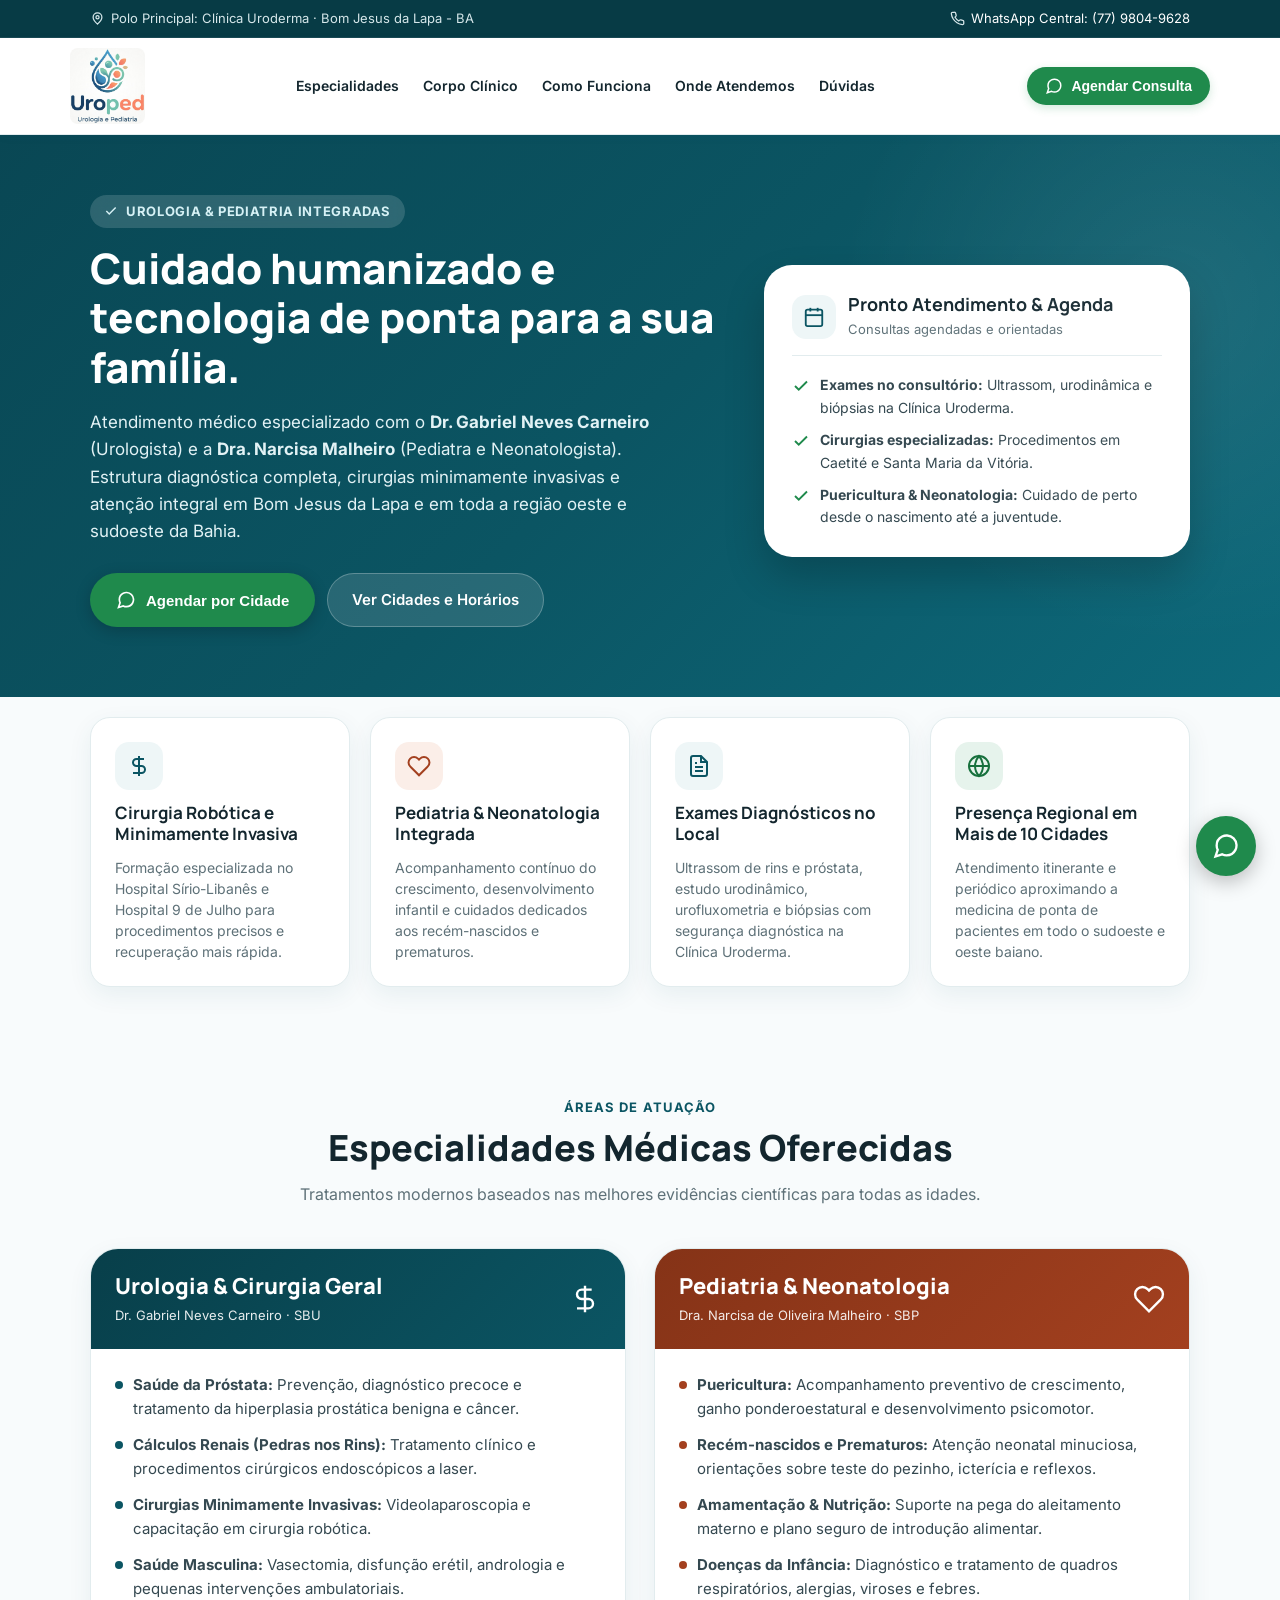
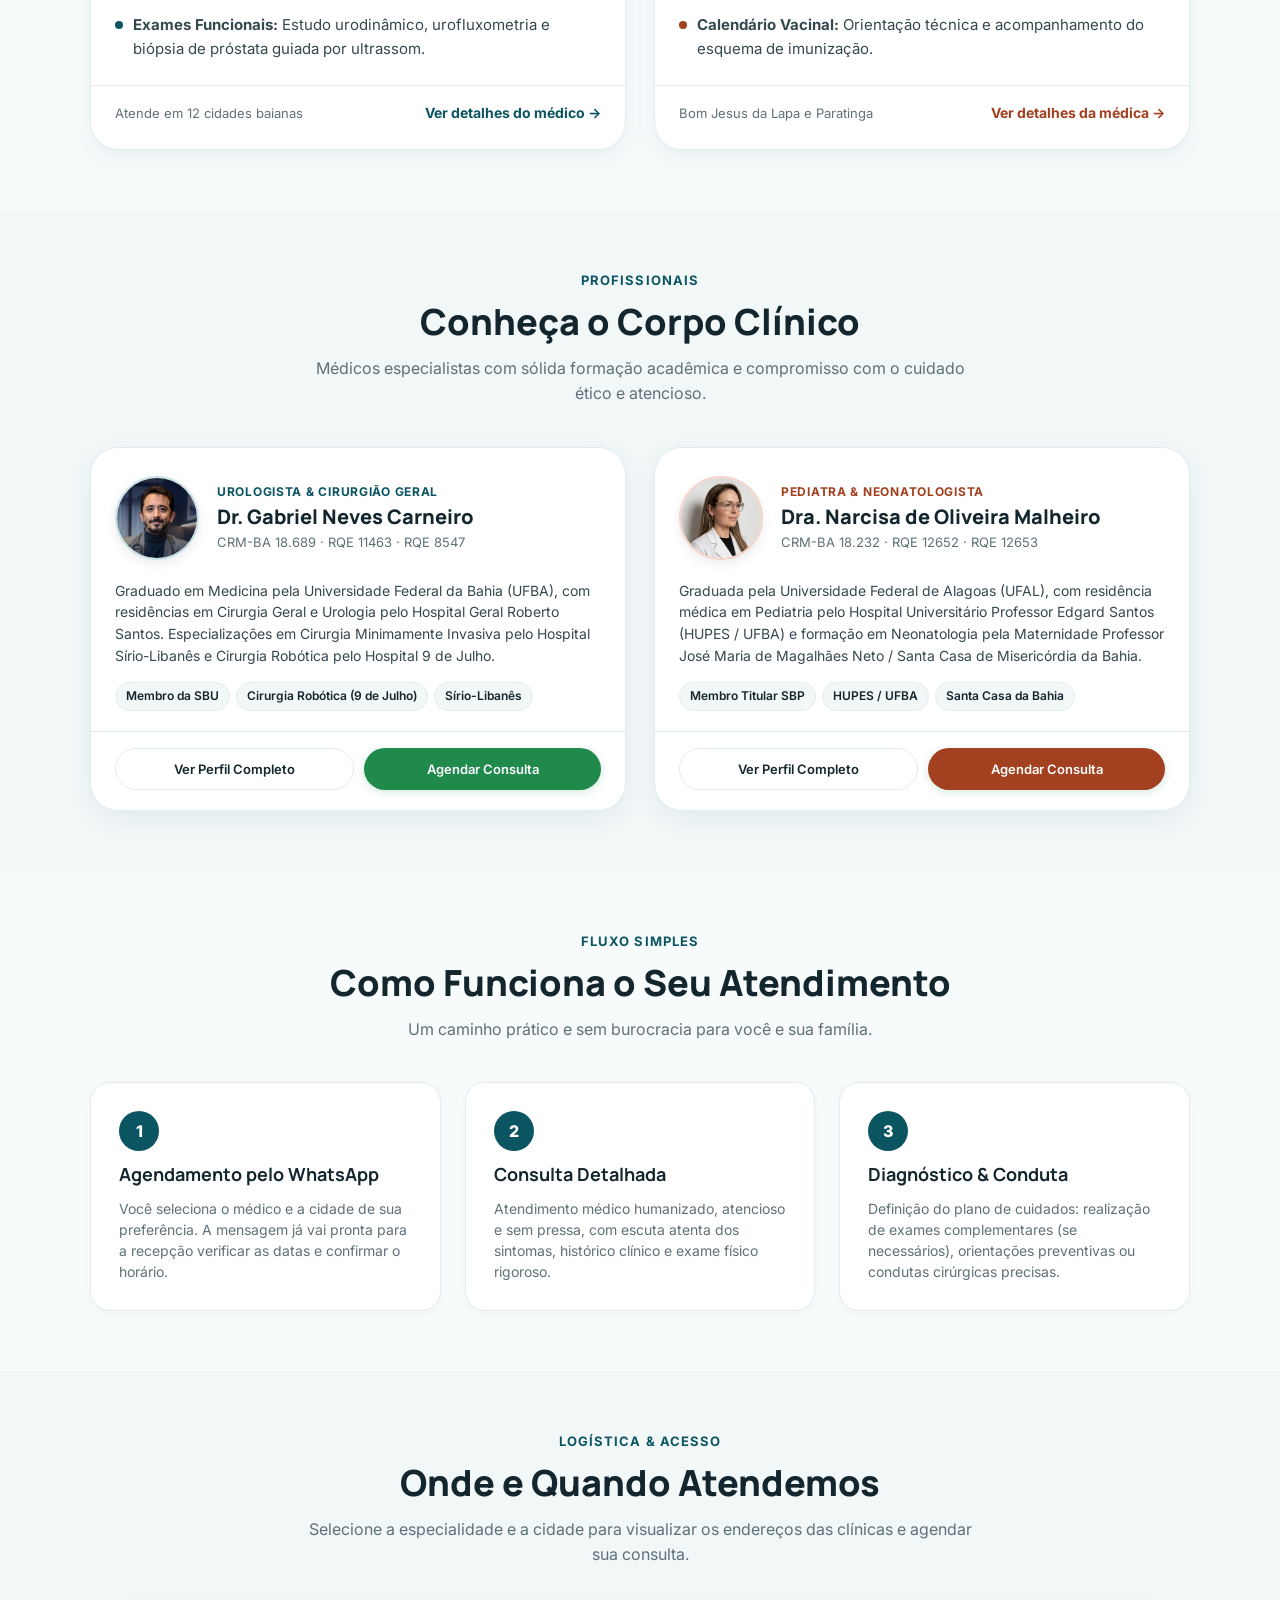
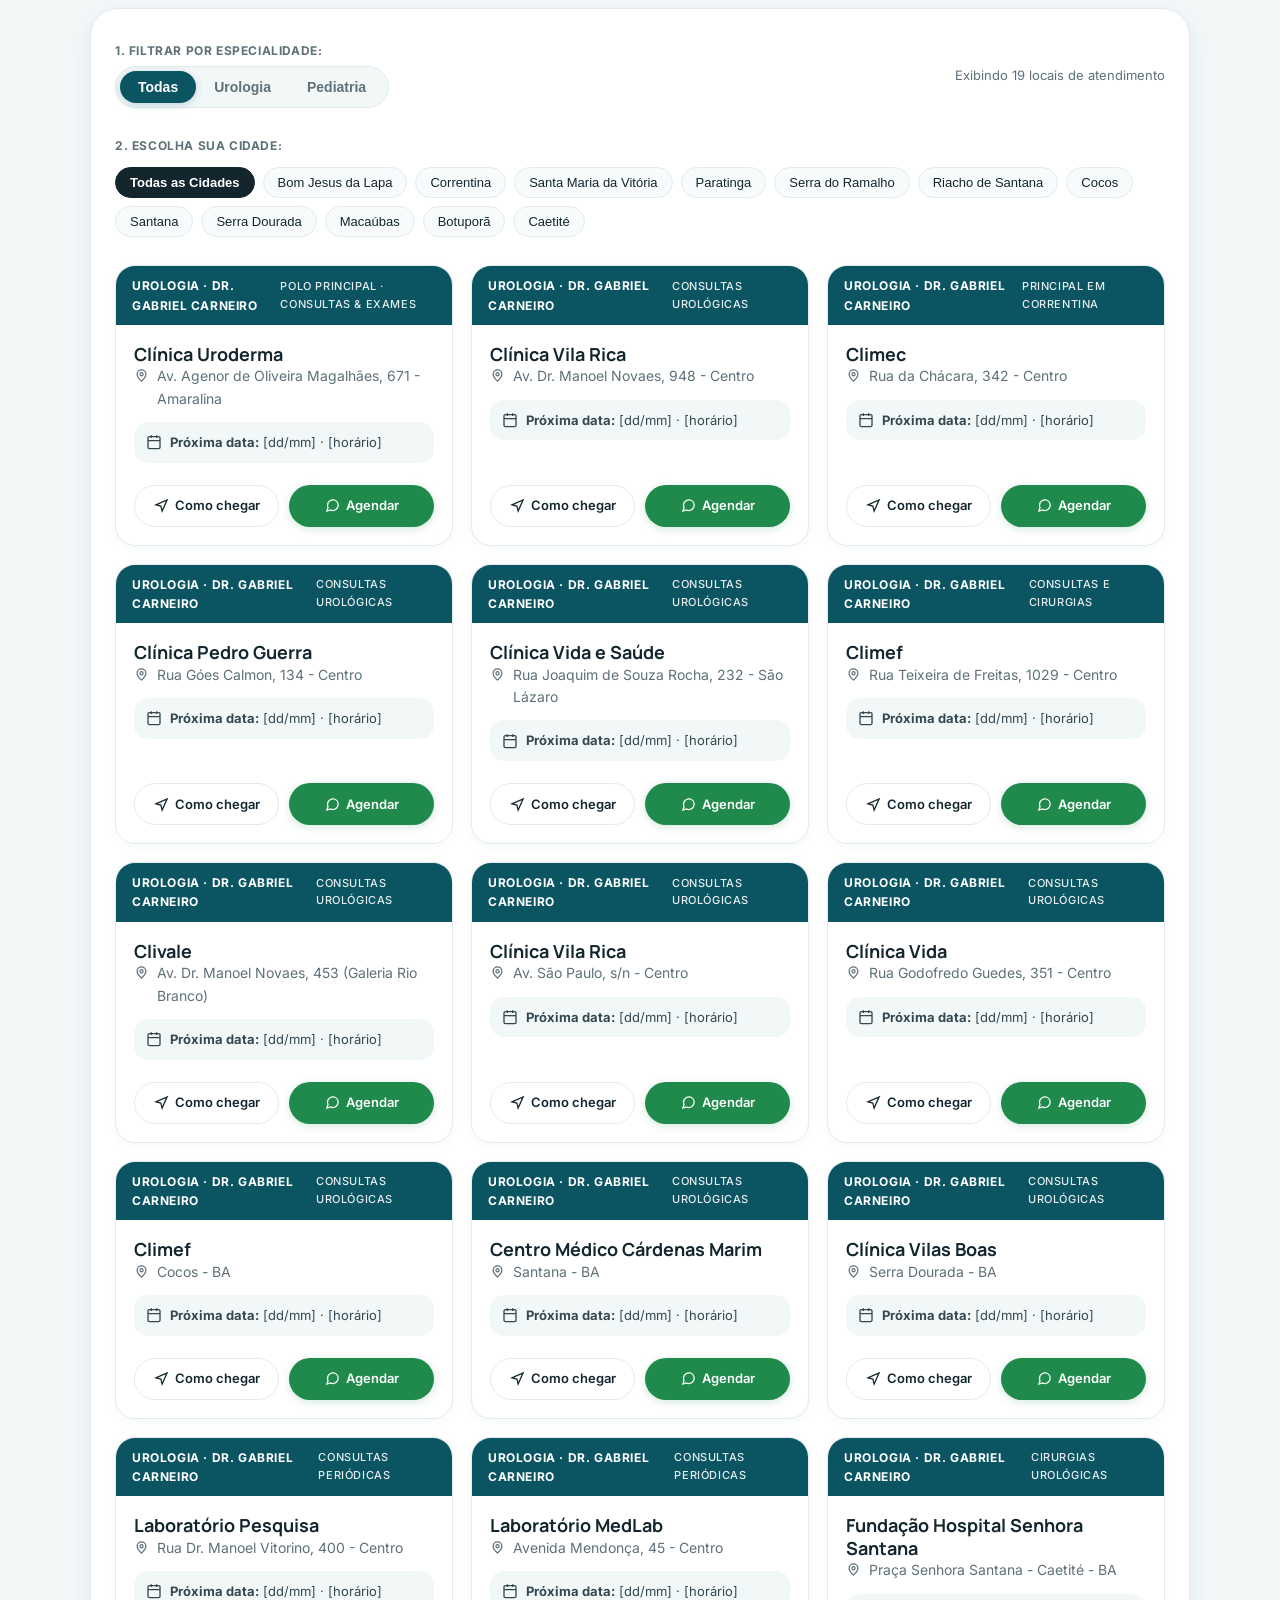
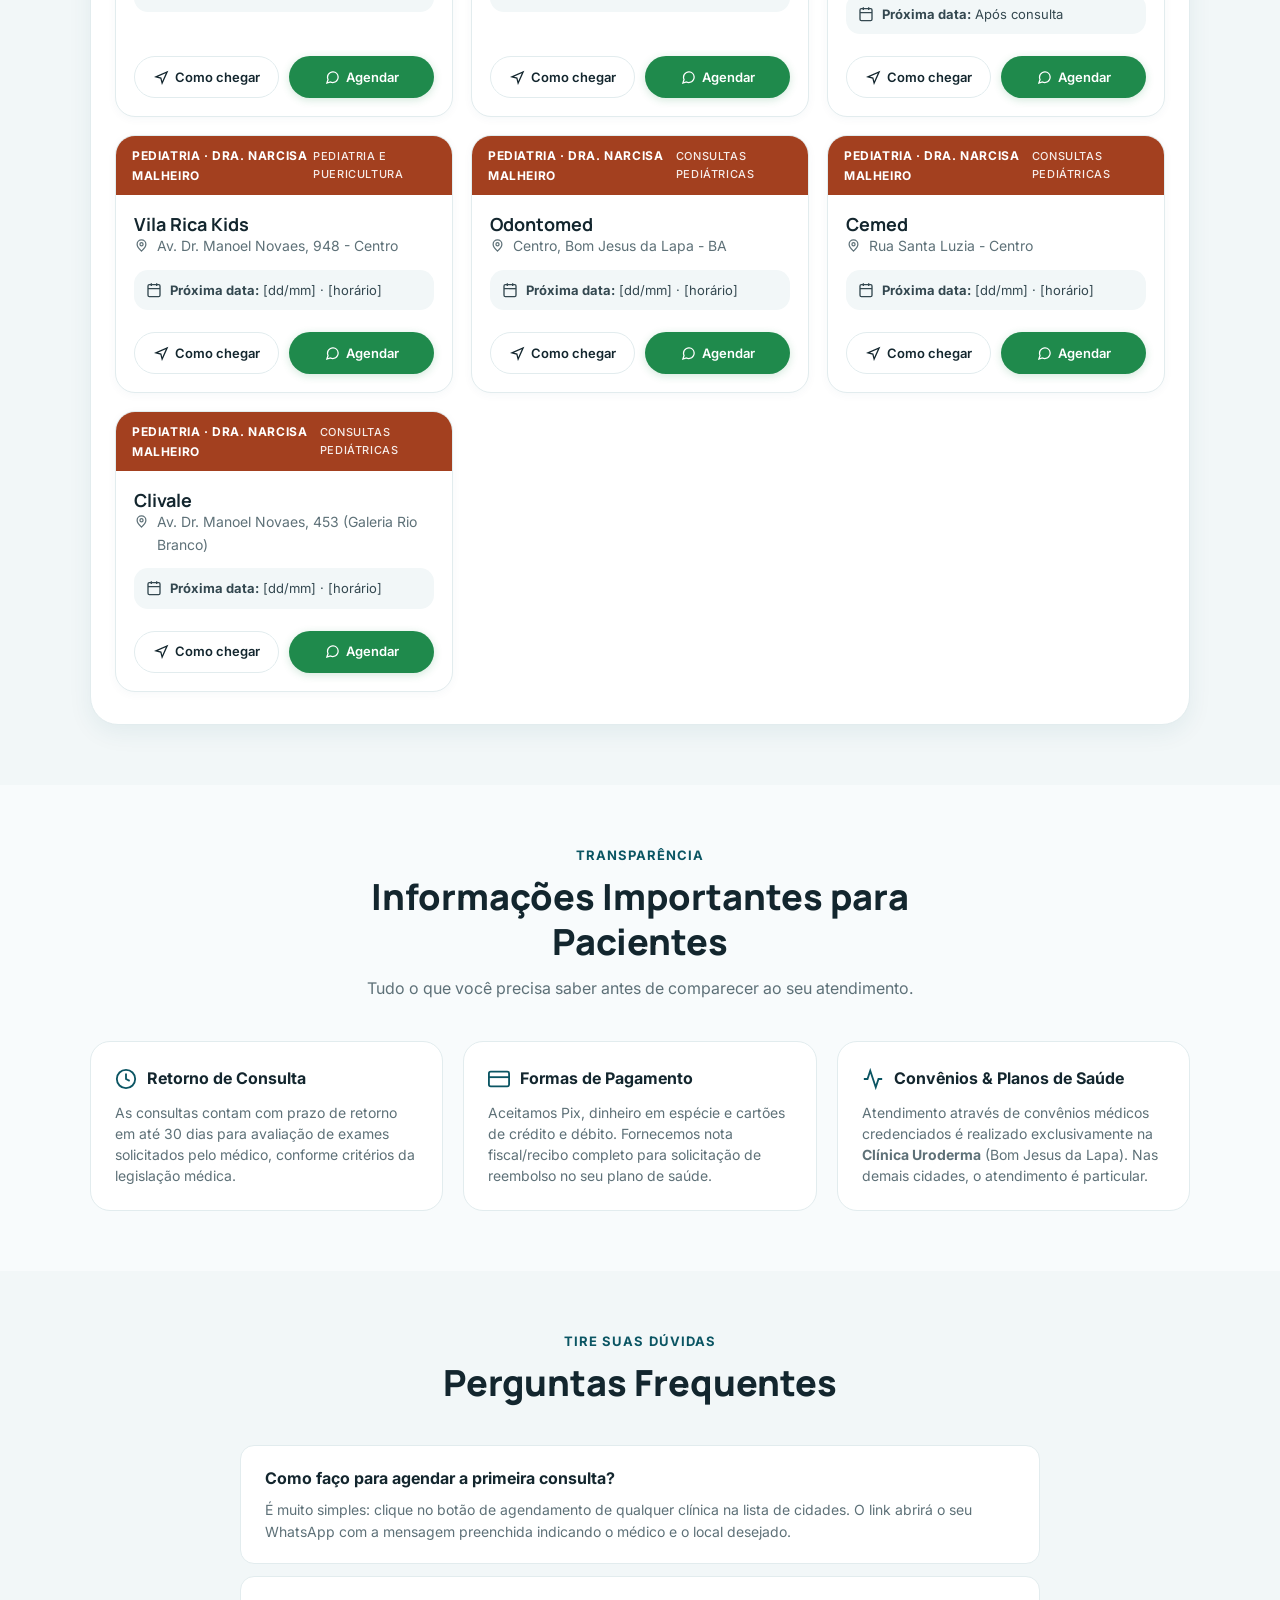
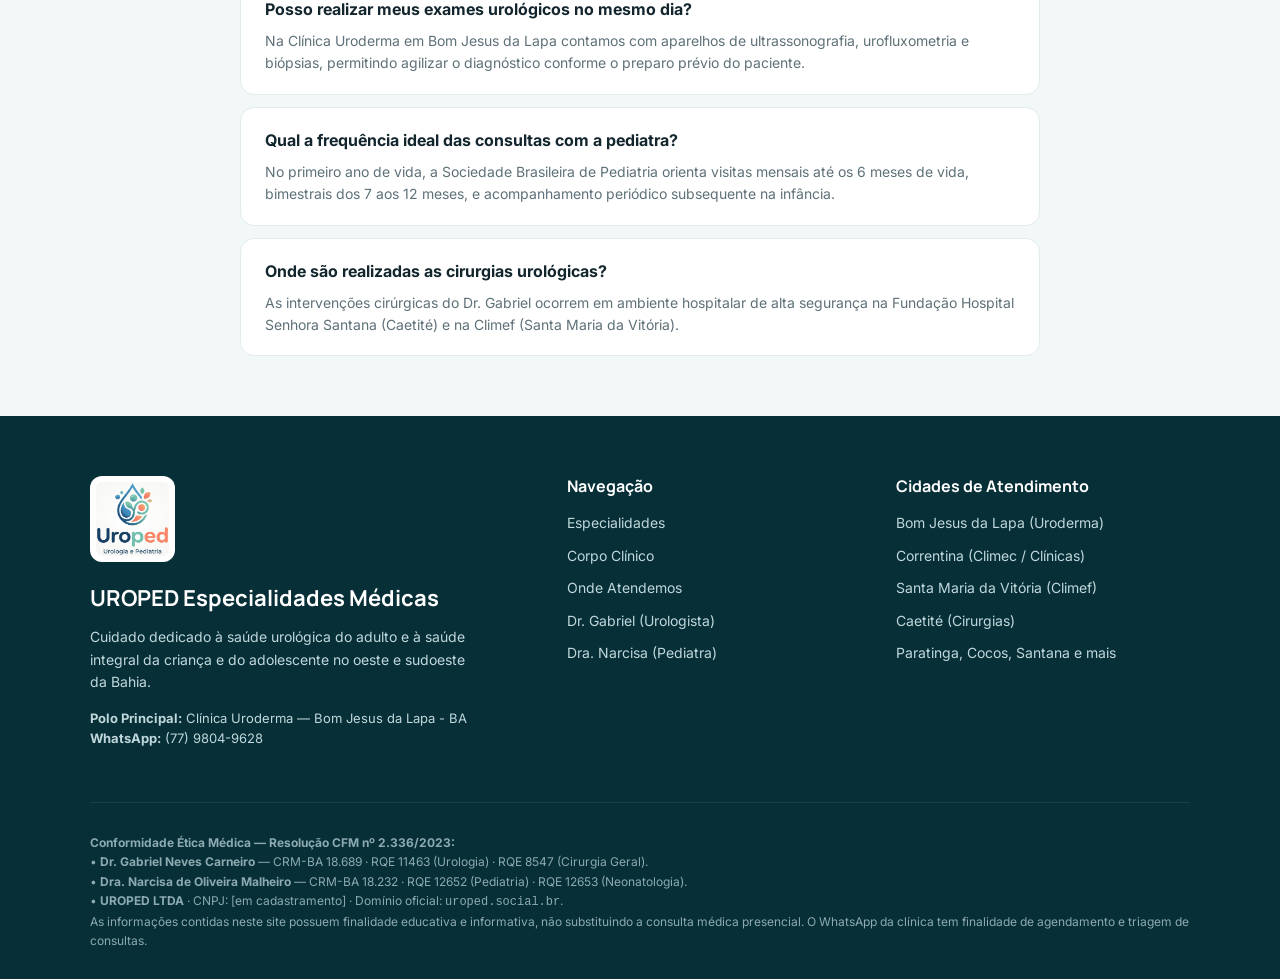
==== index.html @ 2bcc074d "Site institucional Uroped: Urologia e Pediatria (Dr. Gabriel e Dra. Narcisa)" ====
<!DOCTYPE html>
<html lang="pt-BR">
<head>
  <meta charset="UTF-8">
  <meta name="viewport" content="width=device-width, initial-scale=1.0">
  <title>Uroped — Urologia e Pediatria de Excelência no Oeste da Bahia</title>
  <meta name="description" content="UROPED Especialidades Médicas: Dr. Gabriel Neves Carneiro (Urologista) e Dra. Narcisa Malheiro (Pediatra e Neonatologista). Consultas, exames diagnósticos e cirurgias em Bom Jesus da Lapa e região.">
  <link rel="preconnect" href="https://fonts.googleapis.com">
  <link rel="preconnect" href="https://fonts.gstatic.com" crossorigin>
  <link href="https://fonts.googleapis.com/css2?family=Inter:wght@400;500;600;700&family=Manrope:wght@600;700;800&display=swap" rel="stylesheet">
  <link rel="stylesheet" href="css/style.css">
</head>
<body>

  <!-- 1. Topbar de Informações Rápidas -->
  <div class="topbar">
    <div class="container topbar-content">
      <div class="topbar-item">
        <svg width="15" height="15" viewBox="0 0 24 24" fill="none" stroke="currentColor" stroke-width="2">
          <path d="M12 21s-7-6.2-7-11a7 7 0 0 1 14 0c0 4.8-7 11-7 11z"></path>
          <circle cx="12" cy="10" r="2.5"></circle>
        </svg>
        <span>Polo Principal: Clínica Uroderma · Bom Jesus da Lapa - BA</span>
      </div>
      <div class="topbar-item">
        <svg width="15" height="15" viewBox="0 0 24 24" fill="none" stroke="currentColor" stroke-width="2">
          <path d="M22 16.92v3a2 2 0 0 1-2.18 2 19.79 19.79 0 0 1-8.63-3.07 19.5 19.5 0 0 1-6-6 19.79 19.79 0 0 1-3.07-8.67A2 2 0 0 1 4.11 2h3a2 2 0 0 1 2 1.72 12.84 12.84 0 0 0 .7 2.81 2 2 0 0 1-.45 2.11L8.09 9.91a16 16 0 0 0 6 6l1.27-1.27a2 2 0 0 1 2.11-.45 12.84 12.84 0 0 0 2.81.7A2 2 0 0 1 22 16.92z"></path>
        </svg>
        <a href="https://wa.me/557798049628?text=Olá!%20Gostaria%20de%20informações%20sobre%20atendimentos%20da%20Uroped." target="_blank" rel="noopener">WhatsApp Central: (77) 9804-9628</a>
      </div>
    </div>
  </div>

  <!-- 2. Navegação Principal -->
  <header class="main-header">
    <div class="container nav-content">
      <a href="index.html" class="brand-logo" aria-label="Uroped Início">
        <img src="logos/uroped-logo.png" alt="Logomarca Uroped — Especialidades Médicas" class="brand-logo-img">
      </a>

      <nav class="nav-links">
        <a href="#especialidades">Especialidades</a>
        <a href="#corpo-clinico">Corpo Clínico</a>
        <a href="#como-funciona">Como Funciona</a>
        <a href="#locais">Onde Atendemos</a>
        <a href="#faq">Dúvidas</a>
      </nav>

      <button type="button" onclick="openBookingModal()" class="btn-header-cta" style="border: none; cursor: pointer;">
        <svg width="18" height="18" viewBox="0 0 24 24" fill="none" stroke="currentColor" stroke-width="2">
          <path d="M21 11.5a8.38 8.38 0 0 1-.9 3.8 8.5 8.5 0 0 1-7.6 4.7 8.38 8.38 0 0 1-3.8-.9L3 21l1.9-5.7a8.38 8.38 0 0 1-.9-3.8 8.5 8.5 0 0 1 4.7-7.6 8.38 8.38 0 0 1 3.8-.9h.5a8.48 8.48 0 0 1 8 8v.5z"></path>
        </svg>
        <span>Agendar Consulta</span>
      </button>
    </div>
  </header>

  <!-- 3. Hero Section (Inspirado no padrão Urolaser) -->
  <section class="hero-wrapper">
    <div class="container hero-grid">
      <div>
        <div class="hero-tag">
          <svg width="14" height="14" viewBox="0 0 24 24" fill="none" stroke="currentColor" stroke-width="2.5">
            <polyline points="20 6 9 17 4 12"></polyline>
          </svg>
          Urologia & Pediatria Integradas
        </div>
        <h1 class="hero-title">Cuidado humanizado e tecnologia de ponta para a sua família.</h1>
        <p class="hero-desc">
          Atendimento médico especializado com o <strong>Dr. Gabriel Neves Carneiro</strong> (Urologista) e a <strong>Dra. Narcisa Malheiro</strong> (Pediatra e Neonatologista). Estrutura diagnóstica completa, cirurgias minimamente invasivas e atenção integral em Bom Jesus da Lapa e em toda a região oeste e sudoeste da Bahia.
        </p>
        <div class="hero-buttons">
          <button type="button" onclick="openBookingModal()" class="btn-hero-primary" style="border: none; cursor: pointer;">
            <svg width="20" height="20" viewBox="0 0 24 24" fill="none" stroke="currentColor" stroke-width="2">
              <path d="M21 11.5a8.38 8.38 0 0 1-.9 3.8 8.5 8.5 0 0 1-7.6 4.7 8.38 8.38 0 0 1-3.8-.9L3 21l1.9-5.7a8.38 8.38 0 0 1-.9-3.8 8.5 8.5 0 0 1 4.7-7.6 8.38 8.38 0 0 1 3.8-.9h.5a8.48 8.48 0 0 1 8 8v.5z"></path>
            </svg>
            Agendar por Cidade
          </button>
          <a href="#locais" class="btn-hero-secondary">
            Ver Cidades e Horários
          </a>
        </div>
      </div>

      <!-- Card Flutuante de Destaque -->
      <div>
        <div class="hero-card-box">
          <div class="hero-card-header">
            <div class="hero-card-icon">
              <svg width="22" height="22" viewBox="0 0 24 24" fill="none" stroke="currentColor" stroke-width="2">
                <rect x="3" y="4" width="18" height="18" rx="2" ry="2"></rect>
                <line x1="16" y1="2" x2="16" y2="6"></line>
                <line x1="8" y1="2" x2="8" y2="6"></line>
                <line x1="3" y1="10" x2="21" y2="10"></line>
              </svg>
            </div>
            <div>
              <h3 style="color: var(--text-title);">Pronto Atendimento & Agenda</h3>
              <span style="font-size: 13px; color: var(--text-muted);">Consultas agendadas e orientadas</span>
            </div>
          </div>
          <div class="hero-card-list">
            <div class="hero-card-item">
              <svg width="18" height="18" viewBox="0 0 24 24" fill="none" stroke="currentColor" stroke-width="2.5"><polyline points="20 6 9 17 4 12"></polyline></svg>
              <span><strong>Exames no consultório:</strong> Ultrassom, urodinâmica e biópsias na Clínica Uroderma.</span>
            </div>
            <div class="hero-card-item">
              <svg width="18" height="18" viewBox="0 0 24 24" fill="none" stroke="currentColor" stroke-width="2.5"><polyline points="20 6 9 17 4 12"></polyline></svg>
              <span><strong>Cirurgias especializadas:</strong> Procedimentos em Caetité e Santa Maria da Vitória.</span>
            </div>
            <div class="hero-card-item">
              <svg width="18" height="18" viewBox="0 0 24 24" fill="none" stroke="currentColor" stroke-width="2.5"><polyline points="20 6 9 17 4 12"></polyline></svg>
              <span><strong>Puericultura & Neonatologia:</strong> Cuidado de perto desde o nascimento até a juventude.</span>
            </div>
          </div>
        </div>
      </div>
    </div>
  </section>

  <!-- 4. Quatro Pilares de Excelência (Diferenciais Uroped) -->
  <section class="features-section">
    <div class="container features-grid">
      <div class="feature-card">
        <div class="feature-icon-wrapper teal">
          <svg width="24" height="24" viewBox="0 0 24 24" fill="none" stroke="currentColor" stroke-width="2">
            <path d="M12 2v20M17 5H9.5a3.5 3.5 0 0 0 0 7h5a3.5 3.5 0 0 1 0 7H6"/>
          </svg>
        </div>
        <h3 class="feature-title">Cirurgia Robótica e Minimamente Invasiva</h3>
        <p class="feature-text">Formação especializada no Hospital Sírio-Libanês e Hospital 9 de Julho para procedimentos precisos e recuperação mais rápida.</p>
      </div>

      <div class="feature-card">
        <div class="feature-icon-wrapper coral">
          <svg width="24" height="24" viewBox="0 0 24 24" fill="none" stroke="currentColor" stroke-width="2">
            <path d="M20.84 4.61a5.5 5.5 0 0 0-7.78 0L12 5.67l-1.06-1.06a5.5 5.5 0 0 0-7.78 7.78l1.06 1.06L12 21.23l7.78-7.78 1.06-1.06a5.5 5.5 0 0 0 0-7.78z"></path>
          </svg>
        </div>
        <h3 class="feature-title">Pediatria & Neonatologia Integrada</h3>
        <p class="feature-text">Acompanhamento contínuo do crescimento, desenvolvimento infantil e cuidados dedicados aos recém-nascidos e prematuros.</p>
      </div>

      <div class="feature-card">
        <div class="feature-icon-wrapper teal">
          <svg width="24" height="24" viewBox="0 0 24 24" fill="none" stroke="currentColor" stroke-width="2">
            <path d="M14 2H6a2 2 0 0 0-2 2v16a2 2 0 0 0 2 2h12a2 2 0 0 0 2-2V8z"></path>
            <polyline points="14 2 14 8 20 8"></polyline>
            <line x1="16" y1="13" x2="8" y2="13"></line>
            <line x1="16" y1="17" x2="8" y2="17"></line>
            <polyline points="10 9 9 9 8 9"></polyline>
          </svg>
        </div>
        <h3 class="feature-title">Exames Diagnósticos no Local</h3>
        <p class="feature-text">Ultrassom de rins e próstata, estudo urodinâmico, urofluxometria e biópsias com segurança diagnóstica na Clínica Uroderma.</p>
      </div>

      <div class="feature-card">
        <div class="feature-icon-wrapper green">
          <svg width="24" height="24" viewBox="0 0 24 24" fill="none" stroke="currentColor" stroke-width="2">
            <circle cx="12" cy="12" r="10"></circle>
            <line x1="2" y1="12" x2="22" y2="12"></line>
            <path d="M12 2a15.3 15.3 0 0 1 4 10 15.3 15.3 0 0 1-4 10 15.3 15.3 0 0 1-4-10 15.3 15.3 0 0 1 4-10z"></path>
          </svg>
        </div>
        <h3 class="feature-title">Presença Regional em Mais de 10 Cidades</h3>
        <p class="feature-text">Atendimento itinerante e periódico aproximando a medicina de ponta de pacientes em todo o sudoeste e oeste baiano.</p>
      </div>
    </div>
  </section>

  <!-- 5. Especialidades Médicas (Urologia & Pediatria) -->
  <section id="especialidades" class="section-pad">
    <div class="container">
      <div class="section-header-center">
        <span class="section-pretitle">Áreas de Atuação</span>
        <h2 class="section-main-title">Especialidades Médicas Oferecidas</h2>
        <p class="section-subtitle">Tratamentos modernos baseados nas melhores evidências científicas para todas as idades.</p>
      </div>

      <div class="specialties-grid">
        <!-- Card Urologia -->
        <div class="spec-card-main">
          <div class="spec-card-header urologia">
            <div>
              <h3 class="spec-card-title">Urologia & Cirurgia Geral</h3>
              <div class="spec-card-sub">Dr. Gabriel Neves Carneiro · SBU</div>
            </div>
            <svg width="32" height="32" viewBox="0 0 24 24" fill="none" stroke="currentColor" stroke-width="1.8">
              <path d="M12 2v20M17 5H9.5a3.5 3.5 0 0 0 0 7h5a3.5 3.5 0 0 1 0 7H6"/>
            </svg>
          </div>
          <div class="spec-card-body">
            <ul class="spec-item-list">
              <li class="spec-item">
                <span class="spec-item-bullet urologia-bullet"></span>
                <span><strong>Saúde da Próstata:</strong> Prevenção, diagnóstico precoce e tratamento da hiperplasia prostática benigna e câncer.</span>
              </li>
              <li class="spec-item">
                <span class="spec-item-bullet urologia-bullet"></span>
                <span><strong>Cálculos Renais (Pedras nos Rins):</strong> Tratamento clínico e procedimentos cirúrgicos endoscópicos a laser.</span>
              </li>
              <li class="spec-item">
                <span class="spec-item-bullet urologia-bullet"></span>
                <span><strong>Cirurgias Minimamente Invasivas:</strong> Videolaparoscopia e capacitação em cirurgia robótica.</span>
              </li>
              <li class="spec-item">
                <span class="spec-item-bullet urologia-bullet"></span>
                <span><strong>Saúde Masculina:</strong> Vasectomia, disfunção erétil, andrologia e pequenas intervenções ambulatoriais.</span>
              </li>
              <li class="spec-item">
                <span class="spec-item-bullet urologia-bullet"></span>
                <span><strong>Exames Funcionais:</strong> Estudo urodinâmico, urofluxometria e biópsia de próstata guiada por ultrassom.</span>
              </li>
            </ul>
          </div>
          <div class="spec-card-footer">
            <span style="font-size: 13px; color: var(--text-muted);">Atende em 12 cidades baianas</span>
            <a href="gabriel.html" style="font-weight: 700; font-size: 14px;">Ver detalhes do médico →</a>
          </div>
        </div>

        <!-- Card Pediatria -->
        <div class="spec-card-main">
          <div class="spec-card-header pediatria">
            <div>
              <h3 class="spec-card-title">Pediatria & Neonatologia</h3>
              <div class="spec-card-sub">Dra. Narcisa de Oliveira Malheiro · SBP</div>
            </div>
            <svg width="32" height="32" viewBox="0 0 24 24" fill="none" stroke="currentColor" stroke-width="1.8">
              <path d="M20.84 4.61a5.5 5.5 0 0 0-7.78 0L12 5.67l-1.06-1.06a5.5 5.5 0 0 0-7.78 7.78l1.06 1.06L12 21.23l7.78-7.78 1.06-1.06a5.5 5.5 0 0 0 0-7.78z"></path>
            </svg>
          </div>
          <div class="spec-card-body">
            <ul class="spec-item-list">
              <li class="spec-item">
                <span class="spec-item-bullet pediatria-bullet"></span>
                <span><strong>Puericultura:</strong> Acompanhamento preventivo de crescimento, ganho ponderoestatural e desenvolvimento psicomotor.</span>
              </li>
              <li class="spec-item">
                <span class="spec-item-bullet pediatria-bullet"></span>
                <span><strong>Recém-nascidos e Prematuros:</strong> Atenção neonatal minuciosa, orientações sobre teste do pezinho, icterícia e reflexos.</span>
              </li>
              <li class="spec-item">
                <span class="spec-item-bullet pediatria-bullet"></span>
                <span><strong>Amamentação & Nutrição:</strong> Suporte na pega do aleitamento materno e plano seguro de introdução alimentar.</span>
              </li>
              <li class="spec-item">
                <span class="spec-item-bullet pediatria-bullet"></span>
                <span><strong>Doenças da Infância:</strong> Diagnóstico e tratamento de quadros respiratórios, alergias, viroses e febres.</span>
              </li>
              <li class="spec-item">
                <span class="spec-item-bullet pediatria-bullet"></span>
                <span><strong>Calendário Vacinal:</strong> Orientação técnica e acompanhamento do esquema de imunização.</span>
              </li>
            </ul>
          </div>
          <div class="spec-card-footer">
            <span style="font-size: 13px; color: var(--text-muted);">Bom Jesus da Lapa e Paratinga</span>
            <a href="narcisa.html" style="font-weight: 700; font-size: 14px; color: var(--coral);">Ver detalhes da médica →</a>
          </div>
        </div>
      </div>
    </div>
  </section>

  <!-- 6. Corpo Clínico (Apresentação Profissional) -->
  <section id="corpo-clinico" class="section-pad-alt">
    <div class="container">
      <div class="section-header-center">
        <span class="section-pretitle">Profissionais</span>
        <h2 class="section-main-title">Conheça o Corpo Clínico</h2>
        <p class="section-subtitle">Médicos especialistas com sólida formação acadêmica e compromisso com o cuidado ético e atencioso.</p>
      </div>

      <div class="doctors-grid">
        <!-- Dr. Gabriel -->
        <div class="doctor-profile-card">
          <div class="doctor-card-top">
            <img src="fotos/dr-gabriel.jpg" alt="Dr. Gabriel Neves Carneiro" class="doctor-avatar-circle teal">
            <div class="doctor-titles">
              <span class="doctor-spec-label teal">Urologista & Cirurgião Geral</span>
              <h3 class="doctor-full-name">Dr. Gabriel Neves Carneiro</h3>
              <span class="doctor-reg-meta">CRM-BA 18.689 · RQE 11463 · RQE 8547</span>
            </div>
          </div>
          <div class="doctor-card-body">
            <p style="margin: 0;">
              Graduado em Medicina pela Universidade Federal da Bahia (UFBA), com residências em Cirurgia Geral e Urologia pelo Hospital Geral Roberto Santos. Especializações em Cirurgia Minimamente Invasiva pelo Hospital Sírio-Libanês e Cirurgia Robótica pelo Hospital 9 de Julho.
            </p>
            <div class="badges-row">
              <span class="cred-badge">Membro da SBU</span>
              <span class="cred-badge">Cirurgia Robótica (9 de Julho)</span>
              <span class="cred-badge">Sírio-Libanês</span>
            </div>
          </div>
          <div class="doctor-card-bottom">
            <a href="gabriel.html" class="btn-unit-maps" style="flex: 1;">Ver Perfil Completo</a>
            <a href="https://wa.me/557798049628?text=Olá!%20Quero%20agendar%20consulta%20com%20Dr.%20Gabriel%20Carneiro." target="_blank" rel="noopener" class="btn-unit-wa" style="flex: 1;">Agendar Consulta</a>
          </div>
        </div>

        <!-- Dra. Narcisa -->
        <div class="doctor-profile-card">
          <div class="doctor-card-top">
            <img src="fotos/dra-narcisa.jpg" alt="Dra. Narcisa de Oliveira Malheiro" class="doctor-avatar-circle coral">
            <div class="doctor-titles">
              <span class="doctor-spec-label coral">Pediatra & Neonatologista</span>
              <h3 class="doctor-full-name">Dra. Narcisa de Oliveira Malheiro</h3>
              <span class="doctor-reg-meta">CRM-BA 18.232 · RQE 12652 · RQE 12653</span>
            </div>
          </div>
          <div class="doctor-card-body">
            <p style="margin: 0;">
              Graduada pela Universidade Federal de Alagoas (UFAL), com residência médica em Pediatria pelo Hospital Universitário Professor Edgard Santos (HUPES / UFBA) e formação em Neonatologia pela Maternidade Professor José Maria de Magalhães Neto / Santa Casa de Misericórdia da Bahia.
            </p>
            <div class="badges-row">
              <span class="cred-badge">Membro Titular SBP</span>
              <span class="cred-badge">HUPES / UFBA</span>
              <span class="cred-badge">Santa Casa da Bahia</span>
            </div>
          </div>
          <div class="doctor-card-bottom">
            <a href="narcisa.html" class="btn-unit-maps" style="flex: 1;">Ver Perfil Completo</a>
            <a href="https://wa.me/5577981113178?text=Olá!%20Quero%20agendar%20consulta%20com%20Dra.%20Narcisa%20Malheiro." target="_blank" rel="noopener" class="btn-unit-wa" style="flex: 1; background: var(--coral);">Agendar Consulta</a>
          </div>
        </div>
      </div>
    </div>
  </section>

  <!-- 7. Como Funciona o Atendimento (Padrão Urolaser) -->
  <section id="como-funciona" class="section-pad">
    <div class="container">
      <div class="section-header-center">
        <span class="section-pretitle">Fluxo Simples</span>
        <h2 class="section-main-title">Como Funciona o Seu Atendimento</h2>
        <p class="section-subtitle">Um caminho prático e sem burocracia para você e sua família.</p>
      </div>

      <div class="steps-grid">
        <div class="step-card">
          <div class="step-number">1</div>
          <h3 class="step-title">Agendamento pelo WhatsApp</h3>
          <p class="step-desc">Você seleciona o médico e a cidade de sua preferência. A mensagem já vai pronta para a recepção verificar as datas e confirmar o horário.</p>
        </div>

        <div class="step-card">
          <div class="step-number">2</div>
          <h3 class="step-title">Consulta Detalhada</h3>
          <p class="step-desc">Atendimento médico humanizado, atencioso e sem pressa, com escuta atenta dos sintomas, histórico clínico e exame físico rigoroso.</p>
        </div>

        <div class="step-card">
          <div class="step-number">3</div>
          <h3 class="step-title">Diagnóstico & Conduta</h3>
          <p class="step-desc">Definição do plano de cuidados: realização de exames complementares (se necessários), orientações preventivas ou condutas cirúrgicas precisas.</p>
        </div>
      </div>
    </div>
  </section>

  <!-- 8. Onde Atendemos (Cidades e Clínicas - Filtro Interativo) -->
  <section id="locais" class="section-pad-alt">
    <div class="container">
      <div class="section-header-center">
        <span class="section-pretitle">Logística & Acesso</span>
        <h2 class="section-main-title">Onde e Quando Atendemos</h2>
        <p class="section-subtitle">Selecione a especialidade e a cidade para visualizar os endereços das clínicas e agendar sua consulta.</p>
      </div>

      <div class="locations-container">
        <div class="filter-controls-row">
          <div>
            <span style="font-size: 12px; font-weight: 700; text-transform: uppercase; letter-spacing: 0.05em; color: var(--text-muted); display: block; margin-bottom: 6px;">1. Filtrar por Especialidade:</span>
            <div class="filter-btn-group">
              <button type="button" class="spec-toggle-btn active" data-spec="todos">Todas</button>
              <button type="button" class="spec-toggle-btn" data-spec="urologia">Urologia</button>
              <button type="button" class="spec-toggle-btn" data-spec="pediatria">Pediatria</button>
            </div>
          </div>
          <div>
            <span style="font-size: 13px; color: var(--text-muted);" id="deck-count-indicator">Carregando locais...</span>
          </div>
        </div>

        <div>
          <span style="font-size: 12px; font-weight: 700; text-transform: uppercase; letter-spacing: 0.05em; color: var(--text-muted); display: block; margin-bottom: 4px;">2. Escolha sua Cidade:</span>
          <div class="city-scroll-chips" id="city-chip-list">
            <!-- Chips gerados via JS -->
          </div>
        </div>

        <div style="margin-top: 28px;">
          <div class="clinics-deck" id="clinics-grid-container">
            <!-- Cards de clínicas gerados via JS -->
          </div>
          <div id="deck-empty-alert" class="empty-state" style="display: none; margin-top: 20px;">
            Não encontramos atendimentos para esta especialidade na cidade selecionada. Entre em contato com a nossa central pelo WhatsApp para verificar datas adicionais.
          </div>
        </div>
      </div>
    </div>
  </section>

  <!-- 9. Informações Práticas (Retorno, Convênios, Pagamentos - Padrão Urolaser) -->
  <section class="section-pad">
    <div class="container">
      <div class="section-header-center">
        <span class="section-pretitle">Transparência</span>
        <h2 class="section-main-title">Informações Importantes para Pacientes</h2>
        <p class="section-subtitle">Tudo o que você precisa saber antes de comparecer ao seu atendimento.</p>
      </div>

      <div class="practical-info-grid">
        <div class="info-box-item">
          <div class="info-box-header">
            <svg width="22" height="22" viewBox="0 0 24 24" fill="none" stroke="currentColor" stroke-width="2">
              <circle cx="12" cy="12" r="10"></circle>
              <polyline points="12 6 12 12 16 14"></polyline>
            </svg>
            <span>Retorno de Consulta</span>
          </div>
          <p class="info-box-desc">
            As consultas contam com prazo de retorno em até 30 dias para avaliação de exames solicitados pelo médico, conforme critérios da legislação médica.
          </p>
        </div>

        <div class="info-box-item">
          <div class="info-box-header">
            <svg width="22" height="22" viewBox="0 0 24 24" fill="none" stroke="currentColor" stroke-width="2">
              <rect x="1" y="4" width="22" height="16" rx="2" ry="2"></rect>
              <line x1="1" y1="10" x2="23" y2="10"></line>
            </svg>
            <span>Formas de Pagamento</span>
          </div>
          <p class="info-box-desc">
            Aceitamos Pix, dinheiro em espécie e cartões de crédito e débito. Fornecemos nota fiscal/recibo completo para solicitação de reembolso no seu plano de saúde.
          </p>
        </div>

        <div class="info-box-item">
          <div class="info-box-header">
            <svg width="22" height="22" viewBox="0 0 24 24" fill="none" stroke="currentColor" stroke-width="2">
              <path d="M22 12h-4l-3 9L9 3l-3 9H2"></path>
            </svg>
            <span>Convênios & Planos de Saúde</span>
          </div>
          <p class="info-box-desc">
            Atendimento através de convênios médicos credenciados é realizado exclusivamente na <strong>Clínica Uroderma</strong> (Bom Jesus da Lapa). Nas demais cidades, o atendimento é particular.
          </p>
        </div>
      </div>
    </div>
  </section>

  <!-- 10. Perguntas Frequentes (FAQ) -->
  <section id="faq" class="section-pad-alt">
    <div class="container">
      <div class="section-header-center">
        <span class="section-pretitle">Tire suas dúvidas</span>
        <h2 class="section-main-title">Perguntas Frequentes</h2>
      </div>

      <div class="faq-grid">
        <div class="faq-card">
          <div class="faq-question">Como faço para agendar a primeira consulta?</div>
          <div class="faq-answer">É muito simples: clique no botão de agendamento de qualquer clínica na lista de cidades. O link abrirá o seu WhatsApp com a mensagem preenchida indicando o médico e o local desejado.</div>
        </div>

        <div class="faq-card">
          <div class="faq-question">Posso realizar meus exames urológicos no mesmo dia?</div>
          <div class="faq-answer">Na Clínica Uroderma em Bom Jesus da Lapa contamos com aparelhos de ultrassonografia, urofluxometria e biópsias, permitindo agilizar o diagnóstico conforme o preparo prévio do paciente.</div>
        </div>

        <div class="faq-card">
          <div class="faq-question">Qual a frequência ideal das consultas com a pediatra?</div>
          <div class="faq-answer">No primeiro ano de vida, a Sociedade Brasileira de Pediatria orienta visitas mensais até os 6 meses de vida, bimestrais dos 7 aos 12 meses, e acompanhamento periódico subsequente na infância.</div>
        </div>

        <div class="faq-card">
          <div class="faq-question">Onde são realizadas as cirurgias urológicas?</div>
          <div class="faq-answer">As intervenções cirúrgicas do Dr. Gabriel ocorrem em ambiente hospitalar de alta segurança na Fundação Hospital Senhora Santana (Caetité) e na Climef (Santa Maria da Vitória).</div>
        </div>
      </div>
    </div>
  </section>

  <!-- 11. Rodapé Corporativo & CFM -->
  <footer class="footer-corporate">
    <div class="container">
      <div class="footer-top-grid">
        <div class="footer-brand">
          <img src="logos/uroped-logo.png" alt="Uroped Logo" style="height: 86px; border-radius: 12px; margin-bottom: 16px; background: #fff; padding: 6px; display: inline-block;">
          <h3>UROPED Especialidades Médicas</h3>
          <p>
            Cuidado dedicado à saúde urológica do adulto e à saúde integral da criança e do adolescente no oeste e sudoeste da Bahia.
          </p>
          <p style="font-size: 13px; margin-top: 10px;">
            <strong>Polo Principal:</strong> Clínica Uroderma — Bom Jesus da Lapa - BA<br>
            <strong>WhatsApp:</strong> (77) 9804-9628
          </p>
        </div>

        <div class="footer-links-col">
          <h4>Navegação</h4>
          <ul>
            <li><a href="#especialidades">Especialidades</a></li>
            <li><a href="#corpo-clinico">Corpo Clínico</a></li>
            <li><a href="#locais">Onde Atendemos</a></li>
            <li><a href="gabriel.html">Dr. Gabriel (Urologista)</a></li>
            <li><a href="narcisa.html">Dra. Narcisa (Pediatra)</a></li>
          </ul>
        </div>

        <div class="footer-links-col">
          <h4>Cidades de Atendimento</h4>
          <ul>
            <li>Bom Jesus da Lapa (Uroderma)</li>
            <li>Correntina (Climec / Clínicas)</li>
            <li>Santa Maria da Vitória (Climef)</li>
            <li>Caetité (Cirurgias)</li>
            <li>Paratinga, Cocos, Santana e mais</li>
          </ul>
        </div>
      </div>

      <div class="footer-cfm-compliance">
        <strong>Conformidade Ética Médica — Resolução CFM nº 2.336/2023:</strong><br>
        • <strong>Dr. Gabriel Neves Carneiro</strong> — CRM-BA 18.689 · RQE 11463 (Urologia) · RQE 8547 (Cirurgia Geral).<br>
        • <strong>Dra. Narcisa de Oliveira Malheiro</strong> — CRM-BA 18.232 · RQE 12652 (Pediatria) · RQE 12653 (Neonatologia).<br>
        • <strong>UROPED LTDA</strong> · CNPJ: [em cadastramento] · Domínio oficial: <code>uroped.social.br</code>.<br>
        As informações contidas neste site possuem finalidade educativa e informativa, não substituindo a consulta médica presencial. O WhatsApp da clínica tem finalidade de agendamento e triagem de consultas.
      </div>
    </div>
  </footer>

  <!-- Modal Interativo de Agendamento por Cidade -->
  <div class="booking-modal-overlay" id="booking-modal" role="dialog" aria-modal="true">
    <div class="booking-modal-card">
      <div class="modal-header-bar">
        <h3>
          <svg width="22" height="22" viewBox="0 0 24 24" fill="none" stroke="currentColor" stroke-width="2">
            <path d="M21 11.5a8.38 8.38 0 0 1-.9 3.8 8.5 8.5 0 0 1-7.6 4.7 8.38 8.38 0 0 1-3.8-.9L3 21l1.9-5.7a8.38 8.38 0 0 1-.9-3.8 8.5 8.5 0 0 1 4.7-7.6 8.38 8.38 0 0 1 3.8-.9h.5a8.48 8.48 0 0 1 8 8v.5z"></path>
          </svg>
          Agendar Consulta
        </h3>
        <button type="button" class="modal-close-btn" onclick="closeBookingModal()" aria-label="Fechar modal">✕</button>
      </div>

      <div class="modal-body-scroll">
        <!-- Visualização 1: Lista de Cidades -->
        <div id="modal-view-cities">
          <div class="modal-step-title">1. Escolha a sua cidade:</div>
          <p style="font-size: 14px; color: var(--text-muted); margin-top: 0; margin-bottom: 16px;">
            Clique sobre a sua cidade para visualizar a clínica onde atendemos e abrir o link direto do WhatsApp de agendamento:
          </p>
          <div class="modal-cities-grid" id="modal-cities-container">
            <!-- Cidades inseridas via JS -->
          </div>
        </div>

        <!-- Visualização 2: Clínicas da Cidade Selecionada -->
        <div id="modal-view-clinics" style="display: none;">
          <div style="display: flex; justify-content: space-between; align-items: center; margin-bottom: 14px; flex-wrap: wrap; gap: 8px;">
            <button type="button" class="btn-modal-back" onclick="showModalCities()">
              <svg width="16" height="16" viewBox="0 0 24 24" fill="none" stroke="currentColor" stroke-width="2.5"><path d="M19 12H5M12 19l-7-7 7-7"/></svg>
              Escolher outra cidade
            </button>
            <span id="modal-selected-city-title" style="font-weight: 800; font-size: 16px; color: var(--primary);"></span>
          </div>
          <div class="modal-step-title">2. Clínicas disponíveis nesta cidade:</div>
          <div class="modal-clinics-list" id="modal-clinics-container">
            <!-- Clínicas inseridas via JS -->
          </div>
        </div>
      </div>
    </div>
  </div>

  <!-- Botão Flutuante de WhatsApp -->
  <button type="button" onclick="openBookingModal()" class="floating-wa-btn" aria-label="Agendar consulta" style="border: none; cursor: pointer;">
    <span class="floating-wa-tooltip">Agendar Consulta</span>
    <svg width="28" height="28" viewBox="0 0 24 24" fill="none" stroke="currentColor" stroke-width="2">
      <path d="M21 11.5a8.38 8.38 0 0 1-.9 3.8 8.5 8.5 0 0 1-7.6 4.7 8.38 8.38 0 0 1-3.8-.9L3 21l1.9-5.7a8.38 8.38 0 0 1-.9-3.8 8.5 8.5 0 0 1 4.7-7.6 8.38 8.38 0 0 1 3.8-.9h.5a8.48 8.48 0 0 1 8 8v.5z"></path>
    </svg>
  </button>

<script>
// Base de dados estruturada para exibição instantânea
const LOCAIS_DATA = [
  // Dr. Gabriel (Urologia)
  {
    medico: "gabriel",
    medicoNome: "Dr. Gabriel Carneiro",
    especialidade: "urologia",
    cidade: "Bom Jesus da Lapa",
    clinica: "Clínica Uroderma",
    tipo: "Polo Principal · Consultas & Exames",
    endereco: "Av. Agenor de Oliveira Magalhães, 671 - Amaralina",
    maps: "https://maps.google.com/?q=Av.+Agenor+de+Oliveira+Magalhaes+671+Bom+Jesus+da+Lapa",
    whatsapp: "5577998049628",
    proximaData: "[dd/mm] · [horário]",
    destaque: true
  },
  {
    medico: "gabriel",
    medicoNome: "Dr. Gabriel Carneiro",
    especialidade: "urologia",
    cidade: "Bom Jesus da Lapa",
    clinica: "Clínica Vila Rica",
    tipo: "Consultas Urológicas",
    endereco: "Av. Dr. Manoel Novaes, 948 - Centro",
    maps: "https://maps.google.com/?q=Clinica+Vila+Rica+Bom+Jesus+da+Lapa",
    whatsapp: "5577991980895",
    proximaData: "[dd/mm] · [horário]"
  },
  {
    medico: "gabriel",
    medicoNome: "Dr. Gabriel Carneiro",
    especialidade: "urologia",
    cidade: "Correntina",
    clinica: "Climec",
    tipo: "Principal em Correntina",
    endereco: "Rua da Chácara, 342 - Centro",
    maps: "https://maps.google.com/?q=Climec+Correntina+BA",
    whatsapp: "5577998654077",
    proximaData: "[dd/mm] · [horário]"
  },
  {
    medico: "gabriel",
    medicoNome: "Dr. Gabriel Carneiro",
    especialidade: "urologia",
    cidade: "Correntina",
    clinica: "Clínica Pedro Guerra",
    tipo: "Consultas Urológicas",
    endereco: "Rua Góes Calmon, 134 - Centro",
    maps: "https://maps.google.com/?q=Rua+Goes+Calmon+134+Correntina",
    whatsapp: "5577998455316",
    proximaData: "[dd/mm] · [horário]"
  },
  {
    medico: "gabriel",
    medicoNome: "Dr. Gabriel Carneiro",
    especialidade: "urologia",
    cidade: "Correntina",
    clinica: "Clínica Vida e Saúde",
    tipo: "Consultas Urológicas",
    endereco: "Rua Joaquim de Souza Rocha, 232 - São Lázaro",
    maps: "https://maps.google.com/?q=Rua+Joaquim+de+Souza+Rocha+232+Correntina",
    whatsapp: "5577998444004",
    proximaData: "[dd/mm] · [horário]"
  },
  {
    medico: "gabriel",
    medicoNome: "Dr. Gabriel Carneiro",
    especialidade: "urologia",
    cidade: "Santa Maria da Vitória",
    clinica: "Climef",
    tipo: "Consultas e Cirurgias",
    endereco: "Rua Teixeira de Freitas, 1029 - Centro",
    maps: "https://maps.google.com/?q=Rua+Teixeira+de+Freitas+1029+Santa+Maria+da+Vitoria",
    whatsapp: "5577998413648",
    proximaData: "[dd/mm] · [horário]"
  },
  {
    medico: "gabriel",
    medicoNome: "Dr. Gabriel Carneiro",
    especialidade: "urologia",
    cidade: "Paratinga",
    clinica: "Clivale",
    tipo: "Consultas Urológicas",
    endereco: "Av. Dr. Manoel Novaes, 453 (Galeria Rio Branco)",
    maps: "https://maps.google.com/?q=Galeria+Rio+Branco+Paratinga+BA",
    whatsapp: "5577999201219",
    proximaData: "[dd/mm] · [horário]"
  },
  {
    medico: "gabriel",
    medicoNome: "Dr. Gabriel Carneiro",
    especialidade: "urologia",
    cidade: "Serra do Ramalho",
    clinica: "Clínica Vila Rica",
    tipo: "Consultas Urológicas",
    endereco: "Av. São Paulo, s/n - Centro",
    maps: "https://maps.google.com/?q=Clinica+Vila+Rica+Serra+do+Ramalho",
    whatsapp: "5577991862121",
    proximaData: "[dd/mm] · [horário]"
  },
  {
    medico: "gabriel",
    medicoNome: "Dr. Gabriel Carneiro",
    especialidade: "urologia",
    cidade: "Riacho de Santana",
    clinica: "Clínica Vida",
    tipo: "Consultas Urológicas",
    endereco: "Rua Godofredo Guedes, 351 - Centro",
    maps: "https://maps.google.com/?q=Rua+Godofredo+Guedes+351+Riacho+de+Santana",
    whatsapp: "5577999515049",
    proximaData: "[dd/mm] · [horário]"
  },
  {
    medico: "gabriel",
    medicoNome: "Dr. Gabriel Carneiro",
    especialidade: "urologia",
    cidade: "Cocos",
    clinica: "Climef",
    tipo: "Consultas Urológicas",
    endereco: "Cocos - BA",
    maps: "https://maps.google.com/?q=Climef+Cocos+BA",
    whatsapp: "5577991538953",
    proximaData: "[dd/mm] · [horário]"
  },
  {
    medico: "gabriel",
    medicoNome: "Dr. Gabriel Carneiro",
    especialidade: "urologia",
    cidade: "Santana",
    clinica: "Centro Médico Cárdenas Marim",
    tipo: "Consultas Urológicas",
    endereco: "Santana - BA",
    maps: "https://maps.google.com/?q=Centro+Medico+Cardenas+Marim+Santana+BA",
    whatsapp: "5577998049628",
    proximaData: "[dd/mm] · [horário]"
  },
  {
    medico: "gabriel",
    medicoNome: "Dr. Gabriel Carneiro",
    especialidade: "urologia",
    cidade: "Serra Dourada",
    clinica: "Clínica Vilas Boas",
    tipo: "Consultas Urológicas",
    endereco: "Serra Dourada - BA",
    maps: "https://maps.google.com/?q=Clinica+Vilas+Boas+Serra+Dourada+BA",
    whatsapp: "5577998049628",
    proximaData: "[dd/mm] · [horário]"
  },
  {
    medico: "gabriel",
    medicoNome: "Dr. Gabriel Carneiro",
    especialidade: "urologia",
    cidade: "Macaúbas",
    clinica: "Laboratório Pesquisa",
    tipo: "Consultas Periódicas",
    endereco: "Rua Dr. Manoel Vitorino, 400 - Centro",
    maps: "https://maps.google.com/?q=Laboratorio+Pesquisa+Macaubas+BA",
    whatsapp: "5577999999495",
    proximaData: "[dd/mm] · [horário]"
  },
  {
    medico: "gabriel",
    medicoNome: "Dr. Gabriel Carneiro",
    especialidade: "urologia",
    cidade: "Botuporã",
    clinica: "Laboratório MedLab",
    tipo: "Consultas Periódicas",
    endereco: "Avenida Mendonça, 45 - Centro",
    maps: "https://maps.google.com/?q=MedLab+Botupora+BA",
    whatsapp: "5577991713384",
    proximaData: "[dd/mm] · [horário]"
  },
  {
    medico: "gabriel",
    medicoNome: "Dr. Gabriel Carneiro",
    especialidade: "urologia",
    cidade: "Caetité",
    clinica: "Fundação Hospital Senhora Santana",
    tipo: "Cirurgias Urológicas",
    endereco: "Praça Senhora Santana - Caetité - BA",
    maps: "https://maps.google.com/?q=Fundacao+Hospitalar+Senhora+Santana+Caetite",
    whatsapp: "5577999418816",
    proximaData: "Após consulta"
  },

  // Dra. Narcisa (Pediatria)
  {
    medico: "narcisa",
    medicoNome: "Dra. Narcisa Malheiro",
    especialidade: "pediatria",
    cidade: "Bom Jesus da Lapa",
    clinica: "Vila Rica Kids",
    tipo: "Pediatria e Puericultura",
    endereco: "Av. Dr. Manoel Novaes, 948 - Centro",
    maps: "https://maps.google.com/?q=Clinica+Vila+Rica+Bom+Jesus+da+Lapa",
    whatsapp: "5577981113178",
    proximaData: "[dd/mm] · [horário]"
  },
  {
    medico: "narcisa",
    medicoNome: "Dra. Narcisa Malheiro",
    especialidade: "pediatria",
    cidade: "Bom Jesus da Lapa",
    clinica: "Odontomed",
    tipo: "Consultas Pediátricas",
    endereco: "Centro, Bom Jesus da Lapa - BA",
    maps: "https://maps.google.com/?q=Odontomed+Bom+Jesus+da+Lapa",
    whatsapp: "5577999110210",
    proximaData: "[dd/mm] · [horário]"
  },
  {
    medico: "narcisa",
    medicoNome: "Dra. Narcisa Malheiro",
    especialidade: "pediatria",
    cidade: "Bom Jesus da Lapa",
    clinica: "Cemed",
    tipo: "Consultas Pediátricas",
    endereco: "Rua Santa Luzia - Centro",
    maps: "https://maps.google.com/?q=Cemed+Bom+Jesus+da+Lapa",
    whatsapp: "5577991996264",
    proximaData: "[dd/mm] · [horário]"
  },
  {
    medico: "narcisa",
    medicoNome: "Dra. Narcisa Malheiro",
    especialidade: "pediatria",
    cidade: "Paratinga",
    clinica: "Clivale",
    tipo: "Consultas Pediátricas",
    endereco: "Av. Dr. Manoel Novaes, 453 (Galeria Rio Branco)",
    maps: "https://maps.google.com/?q=Galeria+Rio+Branco+Paratinga+BA",
    whatsapp: "5577999201219",
    proximaData: "[dd/mm] · [horário]"
  }
];

let selectedSpec = "todos";
let selectedCity = "todas";

const allCities = ["todas", ...Array.from(new Set(LOCAIS_DATA.map(l => l.cidade)))];

function renderChips() {
  const container = document.getElementById("city-chip-list");
  container.innerHTML = "";

  allCities.forEach(city => {
    const btn = document.createElement("button");
    btn.type = "button";
    btn.className = `chip-btn ${city === selectedCity ? 'selected' : ''}`;
    btn.textContent = city === "todas" ? "Todas as Cidades" : city;
    btn.addEventListener("click", () => {
      selectedCity = city;
      renderChips();
      renderDeck();
    });
    container.appendChild(btn);
  });
}

document.querySelectorAll(".spec-toggle-btn").forEach(btn => {
  btn.addEventListener("click", () => {
    document.querySelectorAll(".spec-toggle-btn").forEach(b => b.classList.remove("active"));
    btn.classList.add("active");
    selectedSpec = btn.dataset.spec;
    renderDeck();
  });
});

function renderDeck() {
  const container = document.getElementById("clinics-grid-container");
  const indicator = document.getElementById("deck-count-indicator");
  const emptyAlert = document.getElementById("deck-empty-alert");

  const filtered = LOCAIS_DATA.filter(loc => {
    const matchSpec = selectedSpec === "todos" || loc.especialidade === selectedSpec;
    const matchCity = selectedCity === "todas" || loc.cidade === selectedCity;
    return matchSpec && matchCity;
  });

  indicator.textContent = `Exibindo ${filtered.length} ${filtered.length === 1 ? 'local de atendimento' : 'locais de atendimento'}`;
  container.innerHTML = "";

  if (filtered.length === 0) {
    emptyAlert.style.display = "block";
    return;
  }
  emptyAlert.style.display = "none";

  filtered.forEach(loc => {
    const isUro = loc.especialidade === "urologia";
    const bandClass = isUro ? "urologia" : "pediatria";
    const specTitle = isUro ? "Urologia · " + loc.medicoNome : "Pediatria · " + loc.medicoNome;

    const waText = encodeURIComponent(`Olá! Quero agendar uma consulta com ${loc.medicoNome} na clínica ${loc.clinica} (${loc.cidade}).`);
    const waUrl = `https://wa.me/${loc.whatsapp}?text=${waText}`;

    const card = document.createElement("article");
    card.className = "clinic-unit-card";
    card.innerHTML = `
      <div class="unit-card-band ${bandClass}">
        <span>${specTitle}</span>
        <span style="font-size: 11px; font-weight: 500; opacity: 0.9;">${loc.tipo}</span>
      </div>
      <div class="unit-card-body">
        <div>
          <h4 class="unit-clinic-title">${loc.clinica}</h4>
          <div class="unit-address">
            <svg width="15" height="15" viewBox="0 0 24 24" fill="none" stroke="currentColor" stroke-width="2">
              <path d="M12 21s-7-6.2-7-11a7 7 0 0 1 14 0c0 4.8-7 11-7 11z"></path>
              <circle cx="12" cy="10" r="2.5"></circle>
            </svg>
            <span>${loc.endereco}</span>
          </div>
        </div>

        <div class="unit-schedule-alert">
          <svg width="16" height="16" viewBox="0 0 24 24" fill="none" stroke="currentColor" stroke-width="2">
            <rect x="3" y="4" width="18" height="18" rx="2" ry="2"></rect>
            <line x1="16" y1="2" x2="16" y2="6"></line>
            <line x1="8" y1="2" x2="8" y2="6"></line>
            <line x1="3" y1="10" x2="21" y2="10"></line>
          </svg>
          <span><strong>Próxima data:</strong> ${loc.proximaData}</span>
        </div>

        <div class="unit-card-actions">
          <a href="${loc.maps}" target="_blank" rel="noopener" class="btn-unit-maps">
            <svg width="15" height="15" viewBox="0 0 24 24" fill="none" stroke="currentColor" stroke-width="2">
              <path d="M3 11l18-8-8 18-2-8z"></path>
            </svg>
            Como chegar
          </a>
          <a href="${waUrl}" target="_blank" rel="noopener" class="btn-unit-wa">
            <svg width="15" height="15" viewBox="0 0 24 24" fill="none" stroke="currentColor" stroke-width="2">
              <path d="M21 11.5a8.38 8.38 0 0 1-.9 3.8 8.5 8.5 0 0 1-7.6 4.7 8.38 8.38 0 0 1-3.8-.9L3 21l1.9-5.7a8.38 8.38 0 0 1-.9-3.8 8.5 8.5 0 0 1 4.7-7.6 8.38 8.38 0 0 1 3.8-.9h.5a8.48 8.48 0 0 1 8 8v.5z"></path>
            </svg>
            Agendar
          </a>
        </div>
      </div>
    `;
    container.appendChild(card);
  });
}

// --- Modal de Agendamento por Cidade ---
function openBookingModal(city = null) {
  const modal = document.getElementById("booking-modal");
  modal.classList.add("open");
  document.body.style.overflow = "hidden";
  if (city) {
    selectModalCity(city);
  } else {
    showModalCities();
  }
}

function closeBookingModal() {
  const modal = document.getElementById("booking-modal");
  modal.classList.remove("open");
  document.body.style.overflow = "";
}

// Fechar ao clicar fora
document.addEventListener("click", (e) => {
  const modal = document.getElementById("booking-modal");
  if (e.target === modal) {
    closeBookingModal();
  }
});

// Fechar com tecla ESC
document.addEventListener("keydown", (e) => {
  if (e.key === "Escape") {
    closeBookingModal();
  }
});

function showModalCities() {
  document.getElementById("modal-view-cities").style.display = "block";
  document.getElementById("modal-view-clinics").style.display = "none";

  const container = document.getElementById("modal-cities-container");
  container.innerHTML = "";

  // Todas as cidades únicas
  const citiesList = Array.from(new Set(LOCAIS_DATA.map(l => l.cidade)));

  citiesList.forEach(city => {
    const clinicsInCity = LOCAIS_DATA.filter(l => l.cidade === city);
    const count = clinicsInCity.length;

    const card = document.createElement("button");
    card.type = "button";
    card.className = "modal-city-card";
    card.innerHTML = `
      <div class="modal-city-name">
        <svg width="15" height="15" viewBox="0 0 24 24" fill="none" stroke="currentColor" stroke-width="2.2" style="color: var(--primary); flex-shrink: 0;">
          <path d="M12 21s-7-6.2-7-11a7 7 0 0 1 14 0c0 4.8-7 11-7 11z"></path>
          <circle cx="12" cy="10" r="2.5"></circle>
        </svg>
        <span>${city}</span>
      </div>
      <span class="modal-city-badge">${count} ${count === 1 ? 'clínica' : 'clínicas'}</span>
    `;
    card.addEventListener("click", () => {
      selectModalCity(city);
    });
    container.appendChild(card);
  });
}

function selectModalCity(cityName) {
  document.getElementById("modal-view-cities").style.display = "none";
  document.getElementById("modal-view-clinics").style.display = "block";
  document.getElementById("modal-selected-city-title").textContent = cityName;

  const container = document.getElementById("modal-clinics-container");
  container.innerHTML = "";

  const clinics = LOCAIS_DATA.filter(l => l.cidade === cityName);

  clinics.forEach(item => {
    const isUro = item.especialidade === "urologia";
    const tagClass = isUro ? "urologia" : "pediatria";
    const tagLabel = isUro ? "Urologia · " + item.medicoNome : "Pediatria · " + item.medicoNome;

    const waText = encodeURIComponent(`Olá! Gostaria de agendar uma consulta com ${item.medicoNome} na clínica ${item.clinica} em ${item.cidade}.`);
    const waUrl = `https://wa.me/${item.whatsapp}?text=${waText}`;

    const box = document.createElement("div");
    box.className = "modal-clinic-box";
    box.innerHTML = `
      <div class="modal-clinic-box-header">
        <div>
          <h4 class="modal-clinic-title">${item.clinica}</h4>
          <span style="font-size: 13px; color: var(--text-muted);">${item.endereco}</span>
        </div>
        <span class="modal-doc-tag ${tagClass}">${tagLabel}</span>
      </div>

      <div style="font-size: 13px; color: var(--text-muted); background: var(--bg-surface); padding: 8px 12px; border-radius: 8px; display: flex; align-items: center; gap: 6px;">
        <svg width="14" height="14" viewBox="0 0 24 24" fill="none" stroke="currentColor" stroke-width="2"><rect x="3" y="4" width="18" height="18" rx="2" ry="2"></rect><line x1="16" y1="2" x2="16" y2="6"></line><line x1="8" y1="2" x2="8" y2="6"></line><line x1="3" y1="10" x2="21" y2="10"></line></svg>
        <span><strong>Próximo atendimento:</strong> ${item.proximaData} (${item.tipo})</span>
      </div>

      <a href="${waUrl}" target="_blank" rel="noopener" class="btn-modal-wa">
        <svg width="18" height="18" viewBox="0 0 24 24" fill="none" stroke="currentColor" stroke-width="2">
          <path d="M21 11.5a8.38 8.38 0 0 1-.9 3.8 8.5 8.5 0 0 1-7.6 4.7 8.38 8.38 0 0 1-3.8-.9L3 21l1.9-5.7a8.38 8.38 0 0 1-.9-3.8 8.5 8.5 0 0 1 4.7-7.6 8.38 8.38 0 0 1 3.8-.9h.5a8.48 8.48 0 0 1 8 8v.5z"></path>
        </svg>
        Abrir WhatsApp da Clínica para Agendar
      </a>
    `;
    container.appendChild(box);
  });
}

document.addEventListener("DOMContentLoaded", () => {
  renderChips();
  renderDeck();
});
</script>

</body>
</html>
---- css/style.css ----
/* ==========================================================================
   UROPED — Design Inspirado no Padrão Urolaser Especialidades Médicas
   Identidade:
     - Primária (Urologia / Uroped): #0B5563 (Petróleo Nobre), Escuro: #073B45, Claro: #EEF6F7
     - Secundária (Pediatria): #A3401F (Coral Quente), Escuro: #7D2F15, Claro: #FBEEE8
     - Apoio / WhatsApp: #1F8A4C, Hover: #17703D, Claro: #E6F3EC
     - Superfícies: #FFFFFF (Puro), #F8FBFC (Off-white clínico), #EDF4F5 (Cinza suave)
     - Textos: #13262E (Grafite escuro), #4A5C63 (Cinza médico), #718288 (Muted)
   ========================================================================== */

:root {
  --primary: #0B5563;
  --primary-dark: #073B45;
  --primary-light: #EEF6F7;
  --primary-accent: #178396;
  
  --coral: #A3401F;
  --coral-dark: #7D2F15;
  --coral-light: #FBEEE8;
  
  --green: #1F8A4C;
  --green-dark: #17703D;
  --green-light: #E6F3EC;

  --text-title: #13262E;
  --text-body: #344850;
  --text-muted: #5E7178;
  --border-light: #E2ECEE;
  
  --bg-page: #F8FBFC;
  --bg-white: #FFFFFF;
  --bg-surface: #F2F7F8;

  --font-heading: 'Manrope', -apple-system, BlinkMacSystemFont, "Segoe UI", Roboto, sans-serif;
  --font-body: 'Inter', -apple-system, BlinkMacSystemFont, "Segoe UI", Roboto, sans-serif;

  --container-max: 1140px;
  --radius-sm: 8px;
  --radius-md: 14px;
  --radius-lg: 20px;
  --radius-xl: 28px;
  --radius-full: 9999px;

  --shadow-subtle: 0 2px 10px rgba(11, 85, 99, 0.04);
  --shadow-card: 0 8px 24px rgba(11, 85, 99, 0.07);
  --shadow-hover: 0 14px 34px rgba(11, 85, 99, 0.12);
}

*, *::before, *::after {
  box-sizing: border-box;
}

html {
  scroll-behavior: smooth;
}

body {
  margin: 0;
  font-family: var(--font-body);
  color: var(--text-body);
  background-color: var(--bg-page);
  line-height: 1.6;
  -webkit-font-smoothing: antialiased;
}

h1, h2, h3, h4 {
  font-family: var(--font-heading);
  color: var(--text-title);
  margin-top: 0;
  line-height: 1.25;
}

a {
  color: var(--primary);
  text-decoration: none;
  transition: all 0.2s ease;
}

a:hover {
  color: var(--primary-dark);
}

.container {
  width: 100%;
  max-width: var(--container-max);
  margin: 0 auto;
  padding: 0 20px;
}

/* ==========================================================================
   Barra Superior de Informações (TopBar)
   ========================================================================== */
.topbar {
  background-color: var(--primary-dark);
  color: #D6E7EA;
  font-size: 13px;
  padding: 8px 0;
  border-bottom: 1px solid rgba(255, 255, 255, 0.08);
}

.topbar-content {
  display: flex;
  justify-content: space-between;
  align-items: center;
  flex-wrap: wrap;
  gap: 10px;
}

.topbar-item {
  display: flex;
  align-items: center;
  gap: 6px;
}

.topbar a {
  color: #FFFFFF;
}

.topbar a:hover {
  color: #A6DCE5;
}

/* ==========================================================================
   Header & Navegação Principal
   ========================================================================== */
.main-header {
  background-color: var(--bg-white);
  border-bottom: 1px solid var(--border-light);
  position: sticky;
  top: 0;
  z-index: 1000;
  box-shadow: var(--shadow-subtle);
}

.nav-content {
  display: flex;
  justify-content: space-between;
  align-items: center;
  min-height: 94px;
  padding: 10px 0;
}

.brand-logo {
  display: flex;
  align-items: center;
  gap: 14px;
  text-decoration: none;
}

.brand-logo-img {
  height: 76px;
  width: auto;
  max-width: 100%;
  object-fit: contain;
  display: block;
  border-radius: var(--radius-sm);
  transition: transform 0.2s ease;
}

.brand-logo-img:hover {
  transform: scale(1.02);
}

@media (max-width: 600px) {
  .nav-content {
    min-height: 80px;
    padding: 8px 0;
  }
  .brand-logo-img {
    height: 62px;
  }
}

.brand-badge {
  font-size: 11px;
  font-weight: 700;
  letter-spacing: 0.05em;
  background: var(--primary-light);
  color: var(--primary);
  padding: 3px 8px;
  border-radius: var(--radius-full);
}

.nav-links {
  display: none;
  align-items: center;
  gap: 24px;
  font-weight: 600;
  font-size: 14px;
}

@media (min-width: 860px) {
  .nav-links {
    display: flex;
  }
}

.nav-links a {
  color: var(--text-title);
}

.nav-links a:hover {
  color: var(--primary);
}

.btn-header-cta {
  display: inline-flex;
  align-items: center;
  gap: 8px;
  background-color: var(--green);
  color: #FFFFFF !important;
  font-weight: 600;
  font-size: 14px;
  padding: 10px 18px;
  border-radius: var(--radius-full);
  transition: all 0.2s ease;
  box-shadow: 0 3px 10px rgba(31, 138, 76, 0.2);
}

.btn-header-cta:hover {
  background-color: var(--green-dark);
  transform: translateY(-1px);
}

/* ==========================================================================
   Hero Section
   ========================================================================== */
.hero-wrapper {
  background: linear-gradient(135deg, #094754 0%, #0B5563 50%, #0D697B 100%);
  color: #FFFFFF;
  padding: 60px 0 70px;
  position: relative;
  overflow: hidden;
}

.hero-wrapper::after {
  content: "";
  position: absolute;
  top: 0;
  right: 0;
  bottom: 0;
  width: 40%;
  background: radial-gradient(circle at 80% 30%, rgba(255, 255, 255, 0.08) 0%, transparent 60%);
  pointer-events: none;
}

.hero-grid {
  display: grid;
  grid-template-columns: 1fr;
  gap: 36px;
  align-items: center;
}

@media (min-width: 900px) {
  .hero-grid {
    grid-template-columns: 1.2fr 0.8fr;
  }
}

.hero-tag {
  display: inline-flex;
  align-items: center;
  gap: 8px;
  background: rgba(255, 255, 255, 0.15);
  backdrop-filter: blur(8px);
  color: #D6F1F5;
  font-size: 13px;
  font-weight: 700;
  padding: 6px 14px;
  border-radius: var(--radius-full);
  margin-bottom: 16px;
  text-transform: uppercase;
  letter-spacing: 0.05em;
}

.hero-title {
  color: #FFFFFF;
  font-size: 32px;
  font-weight: 800;
  line-height: 1.18;
  margin-bottom: 16px;
}

@media (min-width: 768px) {
  .hero-title {
    font-size: 42px;
  }
}

.hero-desc {
  font-size: 17px;
  line-height: 1.6;
  color: #E2F2F5;
  margin-bottom: 28px;
  max-width: 580px;
}

.hero-buttons {
  display: flex;
  flex-wrap: wrap;
  gap: 12px;
}

.btn-hero-primary {
  display: inline-flex;
  align-items: center;
  gap: 10px;
  background-color: var(--green);
  color: #FFFFFF;
  font-weight: 700;
  font-size: 15px;
  padding: 14px 26px;
  border-radius: var(--radius-full);
  box-shadow: 0 4px 16px rgba(0, 0, 0, 0.2);
  transition: all 0.2s ease;
}

.btn-hero-primary:hover {
  background-color: var(--green-dark);
  color: #FFFFFF;
  transform: translateY(-2px);
}

.btn-hero-secondary {
  display: inline-flex;
  align-items: center;
  gap: 8px;
  background-color: rgba(255, 255, 255, 0.12);
  color: #FFFFFF;
  font-weight: 600;
  font-size: 15px;
  padding: 14px 24px;
  border-radius: var(--radius-full);
  border: 1px solid rgba(255, 255, 255, 0.25);
  transition: all 0.2s ease;
}

.btn-hero-secondary:hover {
  background-color: rgba(255, 255, 255, 0.22);
  color: #FFFFFF;
}

/* Card Rápido de Destaque no Hero */
.hero-card-box {
  background: #FFFFFF;
  color: var(--text-body);
  border-radius: var(--radius-xl);
  padding: 28px;
  box-shadow: 0 20px 40px rgba(0, 0, 0, 0.2);
  display: flex;
  flex-direction: column;
  gap: 18px;
}

.hero-card-header {
  display: flex;
  align-items: center;
  gap: 12px;
  border-bottom: 1px solid var(--border-light);
  padding-bottom: 14px;
}

.hero-card-icon {
  width: 44px;
  height: 44px;
  border-radius: var(--radius-md);
  background: var(--primary-light);
  color: var(--primary);
  display: flex;
  align-items: center;
  justify-content: center;
}

.hero-card-header h3 {
  font-size: 18px;
  margin: 0;
}

.hero-card-list {
  display: flex;
  flex-direction: column;
  gap: 10px;
  font-size: 14px;
}

.hero-card-item {
  display: flex;
  align-items: flex-start;
  gap: 10px;
}

.hero-card-item svg {
  color: var(--green);
  flex-shrink: 0;
  margin-top: 3px;
}

/* ==========================================================================
   Pilares & Diferenciais (Padrão Clínica de Excelência)
   ========================================================================== */
.features-section {
  padding: 50px 0;
  margin-top: -30px;
  position: relative;
  z-index: 10;
}

.features-grid {
  display: grid;
  grid-template-columns: repeat(auto-fit, minmax(240px, 1fr));
  gap: 20px;
}

.feature-card {
  background: var(--bg-white);
  border-radius: var(--radius-lg);
  padding: 24px;
  box-shadow: var(--shadow-card);
  border: 1px solid var(--border-light);
  transition: transform 0.2s ease, box-shadow 0.2s ease;
  display: flex;
  flex-direction: column;
  gap: 12px;
}

.feature-card:hover {
  transform: translateY(-4px);
  box-shadow: var(--shadow-hover);
}

.feature-icon-wrapper {
  width: 48px;
  height: 48px;
  border-radius: var(--radius-md);
  display: flex;
  align-items: center;
  justify-content: center;
}

.feature-icon-wrapper.teal {
  background: var(--primary-light);
  color: var(--primary);
}

.feature-icon-wrapper.coral {
  background: var(--coral-light);
  color: var(--coral);
}

.feature-icon-wrapper.green {
  background: var(--green-light);
  color: var(--green-dark);
}

.feature-title {
  font-size: 17px;
  font-weight: 700;
  margin: 0;
  color: var(--text-title);
}

.feature-text {
  font-size: 14px;
  color: var(--text-muted);
  margin: 0;
  line-height: 1.5;
}

/* ==========================================================================
   Seções Gerais
   ========================================================================== */
.section-pad {
  padding: 60px 0;
}

.section-pad-alt {
  padding: 60px 0;
  background-color: var(--bg-surface);
}

.section-header-center {
  text-align: center;
  max-width: 680px;
  margin: 0 auto 40px;
}

.section-pretitle {
  font-size: 13px;
  font-weight: 700;
  letter-spacing: 0.08em;
  text-transform: uppercase;
  color: var(--primary);
  margin-bottom: 8px;
  display: block;
}

.section-main-title {
  font-size: 28px;
  font-weight: 800;
  margin-bottom: 12px;
}

@media (min-width: 768px) {
  .section-main-title {
    font-size: 36px;
  }
}

.section-subtitle {
  font-size: 16px;
  color: var(--text-muted);
  margin: 0;
}

/* ==========================================================================
   Especialidades (Urologia & Pediatria)
   ========================================================================== */
.specialties-grid {
  display: grid;
  grid-template-columns: 1fr;
  gap: 28px;
}

@media (min-width: 768px) {
  .specialties-grid {
    grid-template-columns: 1fr 1fr;
  }
}

.spec-card-main {
  background: var(--bg-white);
  border-radius: var(--radius-xl);
  overflow: hidden;
  box-shadow: var(--shadow-card);
  border: 1px solid var(--border-light);
  display: flex;
  flex-direction: column;
}

.spec-card-header {
  padding: 24px;
  color: #FFFFFF;
  display: flex;
  justify-content: space-between;
  align-items: center;
}

.spec-card-header.urologia {
  background: linear-gradient(135deg, #083F4A 0%, #0B5563 100%);
}

.spec-card-header.pediatria {
  background: linear-gradient(135deg, #853317 0%, #A3401F 100%);
}

.spec-card-title {
  font-size: 22px;
  font-weight: 800;
  color: #FFFFFF;
  margin: 0;
}

.spec-card-sub {
  font-size: 13px;
  opacity: 0.9;
  margin-top: 4px;
}

.spec-card-body {
  padding: 24px;
  display: flex;
  flex-direction: column;
  gap: 16px;
  flex-grow: 1;
}

.spec-item-list {
  list-style: none;
  padding: 0;
  margin: 0;
  display: flex;
  flex-direction: column;
  gap: 12px;
}

.spec-item {
  display: flex;
  align-items: flex-start;
  gap: 10px;
  font-size: 15px;
}

.spec-item-bullet {
  width: 8px;
  height: 8px;
  border-radius: var(--radius-full);
  margin-top: 8px;
  flex-shrink: 0;
}

.urologia-bullet {
  background-color: var(--primary);
}

.pediatria-bullet {
  background-color: var(--coral);
}

.spec-card-footer {
  padding: 16px 24px 24px;
  border-top: 1px solid var(--border-light);
  display: flex;
  justify-content: space-between;
  align-items: center;
}

/* ==========================================================================
   Corpo Clínico (Dr. Gabriel & Dra. Narcisa)
   ========================================================================== */
.doctors-grid {
  display: grid;
  grid-template-columns: 1fr;
  gap: 28px;
}

@media (min-width: 800px) {
  .doctors-grid {
    grid-template-columns: 1fr 1fr;
  }
}

.doctor-profile-card {
  background: var(--bg-white);
  border-radius: var(--radius-xl);
  overflow: hidden;
  box-shadow: var(--shadow-card);
  border: 1px solid var(--border-light);
  display: flex;
  flex-direction: column;
  transition: transform 0.2s ease, box-shadow 0.2s ease;
}

.doctor-profile-card:hover {
  transform: translateY(-4px);
  box-shadow: var(--shadow-hover);
}

.doctor-card-top {
  padding: 28px 24px 20px;
  display: flex;
  gap: 18px;
  align-items: center;
}

.doctor-avatar-circle {
  width: 84px;
  height: 84px;
  border-radius: var(--radius-full);
  display: flex;
  align-items: center;
  justify-content: center;
  font-weight: 800;
  font-size: 15px;
  flex-shrink: 0;
  object-fit: cover;
  box-shadow: 0 4px 12px rgba(0, 0, 0, 0.08);
}

.doctor-avatar-circle.teal {
  background: var(--primary-light);
  color: var(--primary);
  border: 2px solid #C9E2E6;
}

.doctor-avatar-circle.coral {
  background: var(--coral-light);
  color: var(--coral);
  border: 2px solid #F5D3C8;
}

.doctor-titles {
  display: flex;
  flex-direction: column;
  gap: 3px;
}

.doctor-spec-label {
  font-size: 12px;
  font-weight: 700;
  letter-spacing: 0.06em;
  text-transform: uppercase;
}

.doctor-spec-label.teal {
  color: var(--primary);
}

.doctor-spec-label.coral {
  color: var(--coral);
}

.doctor-full-name {
  font-size: 20px;
  font-weight: 800;
  margin: 0;
}

.doctor-reg-meta {
  font-size: 13px;
  color: var(--text-muted);
}

.doctor-card-body {
  padding: 0 24px 20px;
  display: flex;
  flex-direction: column;
  gap: 12px;
  font-size: 14px;
  line-height: 1.55;
  color: var(--text-body);
}

.badges-row {
  display: flex;
  flex-wrap: wrap;
  gap: 6px;
  margin-top: 4px;
}

.cred-badge {
  font-size: 12px;
  font-weight: 600;
  padding: 4px 10px;
  border-radius: var(--radius-full);
  background: var(--bg-surface);
  color: var(--text-title);
  border: 1px solid var(--border-light);
}

.doctor-card-bottom {
  padding: 16px 24px 20px;
  margin-top: auto;
  border-top: 1px solid var(--border-light);
  display: flex;
  gap: 10px;
}

/* ==========================================================================
   Como Funciona o Atendimento (3 Passos)
   ========================================================================== */
.steps-grid {
  display: grid;
  grid-template-columns: repeat(auto-fit, minmax(260px, 1fr));
  gap: 24px;
}

.step-card {
  background: var(--bg-white);
  border-radius: var(--radius-lg);
  padding: 28px;
  border: 1px solid var(--border-light);
  box-shadow: var(--shadow-subtle);
  position: relative;
  display: flex;
  flex-direction: column;
  gap: 12px;
}

.step-number {
  width: 40px;
  height: 40px;
  border-radius: var(--radius-full);
  background: var(--primary);
  color: #FFFFFF;
  font-weight: 800;
  font-size: 16px;
  display: flex;
  align-items: center;
  justify-content: center;
}

.step-title {
  font-size: 18px;
  font-weight: 700;
  margin: 0;
}

.step-desc {
  font-size: 14px;
  color: var(--text-muted);
  margin: 0;
  line-height: 1.5;
}

/* ==========================================================================
   Onde Atendemos (Filtro Interativo de Cidades & Clínicas)
   ========================================================================== */
.locations-container {
  background: var(--bg-white);
  border-radius: var(--radius-xl);
  padding: 32px 24px;
  border: 1px solid var(--border-light);
  box-shadow: var(--shadow-card);
}

.filter-controls-row {
  display: flex;
  flex-direction: column;
  gap: 16px;
  margin-bottom: 28px;
}

@media (min-width: 768px) {
  .filter-controls-row {
    flex-direction: row;
    align-items: center;
    justify-content: space-between;
  }
}

.filter-btn-group {
  display: inline-flex;
  background: var(--bg-surface);
  padding: 4px;
  border-radius: var(--radius-full);
  border: 1px solid var(--border-light);
}

.spec-toggle-btn {
  padding: 8px 18px;
  border-radius: var(--radius-full);
  border: none;
  background: transparent;
  font-size: 14px;
  font-weight: 600;
  color: var(--text-muted);
  cursor: pointer;
  transition: all 0.2s ease;
}

.spec-toggle-btn.active {
  background: var(--primary);
  color: #FFFFFF;
  box-shadow: 0 2px 8px rgba(11, 85, 99, 0.2);
}

.city-scroll-chips {
  display: flex;
  gap: 8px;
  flex-wrap: wrap;
  margin-top: 12px;
}

.chip-btn {
  padding: 7px 14px;
  border-radius: var(--radius-full);
  border: 1px solid var(--border-light);
  background: var(--bg-page);
  color: var(--text-title);
  font-size: 13px;
  font-weight: 500;
  cursor: pointer;
  transition: all 0.15s ease;
}

.chip-btn:hover {
  border-color: #A8C0C4;
}

.chip-btn.selected {
  background: var(--text-title);
  color: #FFFFFF;
  border-color: var(--text-title);
  font-weight: 600;
}

/* Cards de Clínicas em Grid */
.clinics-deck {
  display: grid;
  grid-template-columns: repeat(auto-fill, minmax(320px, 1fr));
  gap: 18px;
}

.clinic-unit-card {
  border: 1px solid var(--border-light);
  border-radius: var(--radius-lg);
  overflow: hidden;
  background: var(--bg-white);
  box-shadow: var(--shadow-subtle);
  display: flex;
  flex-direction: column;
}

.unit-card-band {
  padding: 10px 16px;
  font-size: 12px;
  font-weight: 700;
  text-transform: uppercase;
  letter-spacing: 0.05em;
  color: #FFFFFF;
  display: flex;
  justify-content: space-between;
  align-items: center;
}

.unit-card-band.urologia {
  background: var(--primary);
}

.unit-card-band.pediatria {
  background: var(--coral);
}

.unit-card-body {
  padding: 18px;
  display: flex;
  flex-direction: column;
  gap: 12px;
  flex-grow: 1;
}

.unit-clinic-title {
  font-size: 18px;
  font-weight: 700;
  margin: 0;
  color: var(--text-title);
}

.unit-address {
  display: flex;
  gap: 8px;
  font-size: 14px;
  color: var(--text-muted);
}

.unit-address svg {
  flex-shrink: 0;
  margin-top: 3px;
}

.unit-schedule-alert {
  background: var(--bg-surface);
  border-radius: var(--radius-md);
  padding: 10px 12px;
  font-size: 13px;
  display: flex;
  align-items: center;
  gap: 8px;
}

.unit-card-actions {
  display: grid;
  grid-template-columns: 1fr 1fr;
  gap: 10px;
  margin-top: auto;
  padding-top: 10px;
}

.btn-unit-maps {
  height: 42px;
  border-radius: var(--radius-full);
  border: 1px solid var(--border-light);
  background: var(--bg-white);
  color: var(--text-title);
  font-size: 13px;
  font-weight: 600;
  display: inline-flex;
  align-items: center;
  justify-content: center;
  gap: 6px;
  text-decoration: none;
}

.btn-unit-maps:hover {
  background: var(--bg-surface);
}

.btn-unit-wa {
  height: 42px;
  border-radius: var(--radius-full);
  background: var(--green);
  color: #FFFFFF;
  font-size: 13px;
  font-weight: 600;
  display: inline-flex;
  align-items: center;
  justify-content: center;
  gap: 6px;
  text-decoration: none;
  box-shadow: 0 2px 8px rgba(31, 138, 76, 0.2);
}

.btn-unit-wa:hover {
  background: var(--green-dark);
  color: #FFFFFF;
}

/* ==========================================================================
   Informações Práticas (Pagamentos, Retorno e Convênios)
   ========================================================================== */
.practical-info-grid {
  display: grid;
  grid-template-columns: repeat(auto-fit, minmax(280px, 1fr));
  gap: 20px;
}

.info-box-item {
  background: var(--bg-white);
  border-radius: var(--radius-lg);
  padding: 24px;
  border: 1px solid var(--border-light);
  display: flex;
  flex-direction: column;
  gap: 10px;
}

.info-box-header {
  display: flex;
  align-items: center;
  gap: 10px;
  font-weight: 700;
  font-size: 16px;
  color: var(--text-title);
}

.info-box-header svg {
  color: var(--primary);
}

.info-box-desc {
  font-size: 14px;
  color: var(--text-muted);
  line-height: 1.5;
  margin: 0;
}

/* ==========================================================================
   FAQ
   ========================================================================== */
.faq-grid {
  max-width: 800px;
  margin: 0 auto;
  display: flex;
  flex-direction: column;
  gap: 12px;
}

.faq-card {
  background: var(--bg-white);
  border-radius: var(--radius-md);
  border: 1px solid var(--border-light);
  padding: 20px 24px;
}

.faq-question {
  font-weight: 700;
  font-size: 16px;
  color: var(--text-title);
  margin-bottom: 8px;
}

.faq-answer {
  font-size: 14px;
  color: var(--text-muted);
  line-height: 1.55;
}

/* ==========================================================================
   Rodapé & Conformidade CFM
   ========================================================================== */
.footer-corporate {
  background: #072F37;
  color: #C0D8DC;
  padding: 60px 0 30px;
  font-size: 14px;
}

.footer-top-grid {
  display: grid;
  grid-template-columns: 1fr;
  gap: 36px;
  padding-bottom: 40px;
  border-bottom: 1px solid rgba(255, 255, 255, 0.08);
}

@media (min-width: 768px) {
  .footer-top-grid {
    grid-template-columns: 1.5fr 1fr 1fr;
  }
}

.footer-brand h3 {
  color: #FFFFFF;
  font-size: 22px;
  margin-bottom: 12px;
}

.footer-brand p {
  line-height: 1.6;
  max-width: 380px;
}

.footer-links-col h4 {
  color: #FFFFFF;
  font-size: 16px;
  margin-bottom: 16px;
}

.footer-links-col ul {
  list-style: none;
  padding: 0;
  margin: 0;
  display: flex;
  flex-direction: column;
  gap: 10px;
}

.footer-links-col a {
  color: #C0D8DC;
}

.footer-links-col a:hover {
  color: #FFFFFF;
}

.footer-cfm-compliance {
  padding-top: 30px;
  font-size: 12px;
  line-height: 1.6;
  color: #8CAAB0;
}

/* ==========================================================================
   Modal Interativo de Agendamento por Cidade
   ========================================================================== */
.booking-modal-overlay {
  position: fixed;
  top: 0;
  left: 0;
  width: 100vw;
  height: 100vh;
  background: rgba(7, 47, 55, 0.75);
  backdrop-filter: blur(6px);
  z-index: 10000;
  display: none;
  align-items: center;
  justify-content: center;
  padding: 16px;
  animation: fadeIn 0.2s ease;
}

.booking-modal-overlay.open {
  display: flex;
}

.booking-modal-card {
  background: var(--bg-white);
  width: 100%;
  max-width: 680px;
  max-height: 90vh;
  border-radius: var(--radius-xl);
  box-shadow: 0 24px 60px rgba(0, 0, 0, 0.3);
  display: flex;
  flex-direction: column;
  overflow: hidden;
  animation: slideUp 0.25s ease;
}

.modal-header-bar {
  padding: 20px 24px;
  background: var(--primary-dark);
  color: #FFFFFF;
  display: flex;
  align-items: center;
  justify-content: space-between;
}

.modal-header-bar h3 {
  color: #FFFFFF;
  margin: 0;
  font-size: 20px;
  display: flex;
  align-items: center;
  gap: 10px;
}

.modal-close-btn {
  background: rgba(255, 255, 255, 0.15);
  border: none;
  color: #FFFFFF;
  width: 36px;
  height: 36px;
  border-radius: var(--radius-full);
  display: flex;
  align-items: center;
  justify-content: center;
  cursor: pointer;
  font-size: 18px;
  transition: background 0.2s ease;
}

.modal-close-btn:hover {
  background: rgba(255, 255, 255, 0.3);
}

.modal-body-scroll {
  padding: 24px;
  overflow-y: auto;
  display: flex;
  flex-direction: column;
  gap: 18px;
}

.modal-step-title {
  font-size: 14px;
  font-weight: 700;
  text-transform: uppercase;
  letter-spacing: 0.05em;
  color: var(--text-muted);
  margin-bottom: 8px;
}

/* Grid de Cidades no Modal */
.modal-cities-grid {
  display: grid;
  grid-template-columns: repeat(auto-fill, minmax(180px, 1fr));
  gap: 12px;
}

.modal-city-card {
  background: var(--bg-surface);
  border: 1px solid var(--border-light);
  border-radius: var(--radius-md);
  padding: 14px;
  cursor: pointer;
  text-align: left;
  transition: all 0.2s ease;
  display: flex;
  flex-direction: column;
  gap: 4px;
}

.modal-city-card:hover {
  background: var(--primary-light);
  border-color: var(--primary);
  transform: translateY(-2px);
  box-shadow: 0 4px 12px rgba(11, 85, 99, 0.1);
}

.modal-city-card.active {
  background: var(--primary);
  color: #FFFFFF;
  border-color: var(--primary);
}

.modal-city-card.active .modal-city-name {
  color: #FFFFFF;
}

.modal-city-card.active .modal-city-badge {
  background: rgba(255, 255, 255, 0.2);
  color: #FFFFFF;
}

.modal-city-name {
  font-weight: 700;
  font-size: 15px;
  color: var(--text-title);
  display: flex;
  align-items: center;
  gap: 6px;
}

.modal-city-badge {
  font-size: 11px;
  color: var(--text-muted);
  background: var(--bg-white);
  padding: 2px 8px;
  border-radius: var(--radius-full);
  align-self: flex-start;
  margin-top: 2px;
}

/* Lista de Clínicas no Modal */
.modal-clinics-list {
  display: flex;
  flex-direction: column;
  gap: 14px;
}

.modal-clinic-box {
  border: 1px solid var(--border-light);
  border-radius: var(--radius-lg);
  padding: 18px;
  background: #FFFFFF;
  display: flex;
  flex-direction: column;
  gap: 10px;
  box-shadow: var(--shadow-subtle);
}

.modal-clinic-box-header {
  display: flex;
  justify-content: space-between;
  align-items: flex-start;
  flex-wrap: wrap;
  gap: 8px;
}

.modal-clinic-title {
  font-size: 18px;
  font-weight: 800;
  color: var(--text-title);
  margin: 0;
}

.modal-doc-tag {
  font-size: 11px;
  font-weight: 700;
  text-transform: uppercase;
  padding: 4px 10px;
  border-radius: var(--radius-full);
}

.modal-doc-tag.urologia {
  background: var(--primary-light);
  color: var(--primary);
}

.modal-doc-tag.pediatria {
  background: var(--coral-light);
  color: var(--coral);
}

.btn-modal-wa {
  background: var(--green);
  color: #FFFFFF !important;
  font-weight: 700;
  font-size: 14px;
  padding: 12px 18px;
  border-radius: var(--radius-full);
  display: inline-flex;
  align-items: center;
  justify-content: center;
  gap: 8px;
  box-shadow: 0 4px 12px rgba(31, 138, 76, 0.25);
  transition: all 0.2s ease;
  width: 100%;
  margin-top: 4px;
}

.btn-modal-wa:hover {
  background: var(--green-dark);
  transform: translateY(-1px);
}

.btn-modal-back {
  background: none;
  border: none;
  color: var(--primary);
  font-size: 13px;
  font-weight: 700;
  cursor: pointer;
  display: inline-flex;
  align-items: center;
  gap: 6px;
  padding: 6px 0;
}

@keyframes fadeIn {
  from { opacity: 0; }
  to { opacity: 1; }
}

@keyframes slideUp {
  from { opacity: 0; transform: translateY(20px); }
  to { opacity: 1; transform: translateY(0); }
}
.floating-wa-btn {
  position: fixed;
  bottom: 24px;
  right: 24px;
  background-color: var(--green);
  color: #FFFFFF !important;
  width: 60px;
  height: 60px;
  border-radius: var(--radius-full);
  display: flex;
  align-items: center;
  justify-content: center;
  box-shadow: 0 6px 20px rgba(0, 0, 0, 0.25);
  z-index: 9999;
  transition: transform 0.2s ease, background-color 0.2s ease;
}

.floating-wa-btn:hover {
  background-color: var(--green-dark);
  transform: scale(1.08);
}

.floating-wa-tooltip {
  position: absolute;
  right: 70px;
  background: var(--text-title);
  color: #FFFFFF;
  padding: 6px 12px;
  border-radius: var(--radius-sm);
  font-size: 12px;
  font-weight: 600;
  white-space: nowrap;
  pointer-events: none;
  opacity: 0;
  transition: opacity 0.2s ease;
}

.floating-wa-btn:hover .floating-wa-tooltip {
  opacity: 1;
}
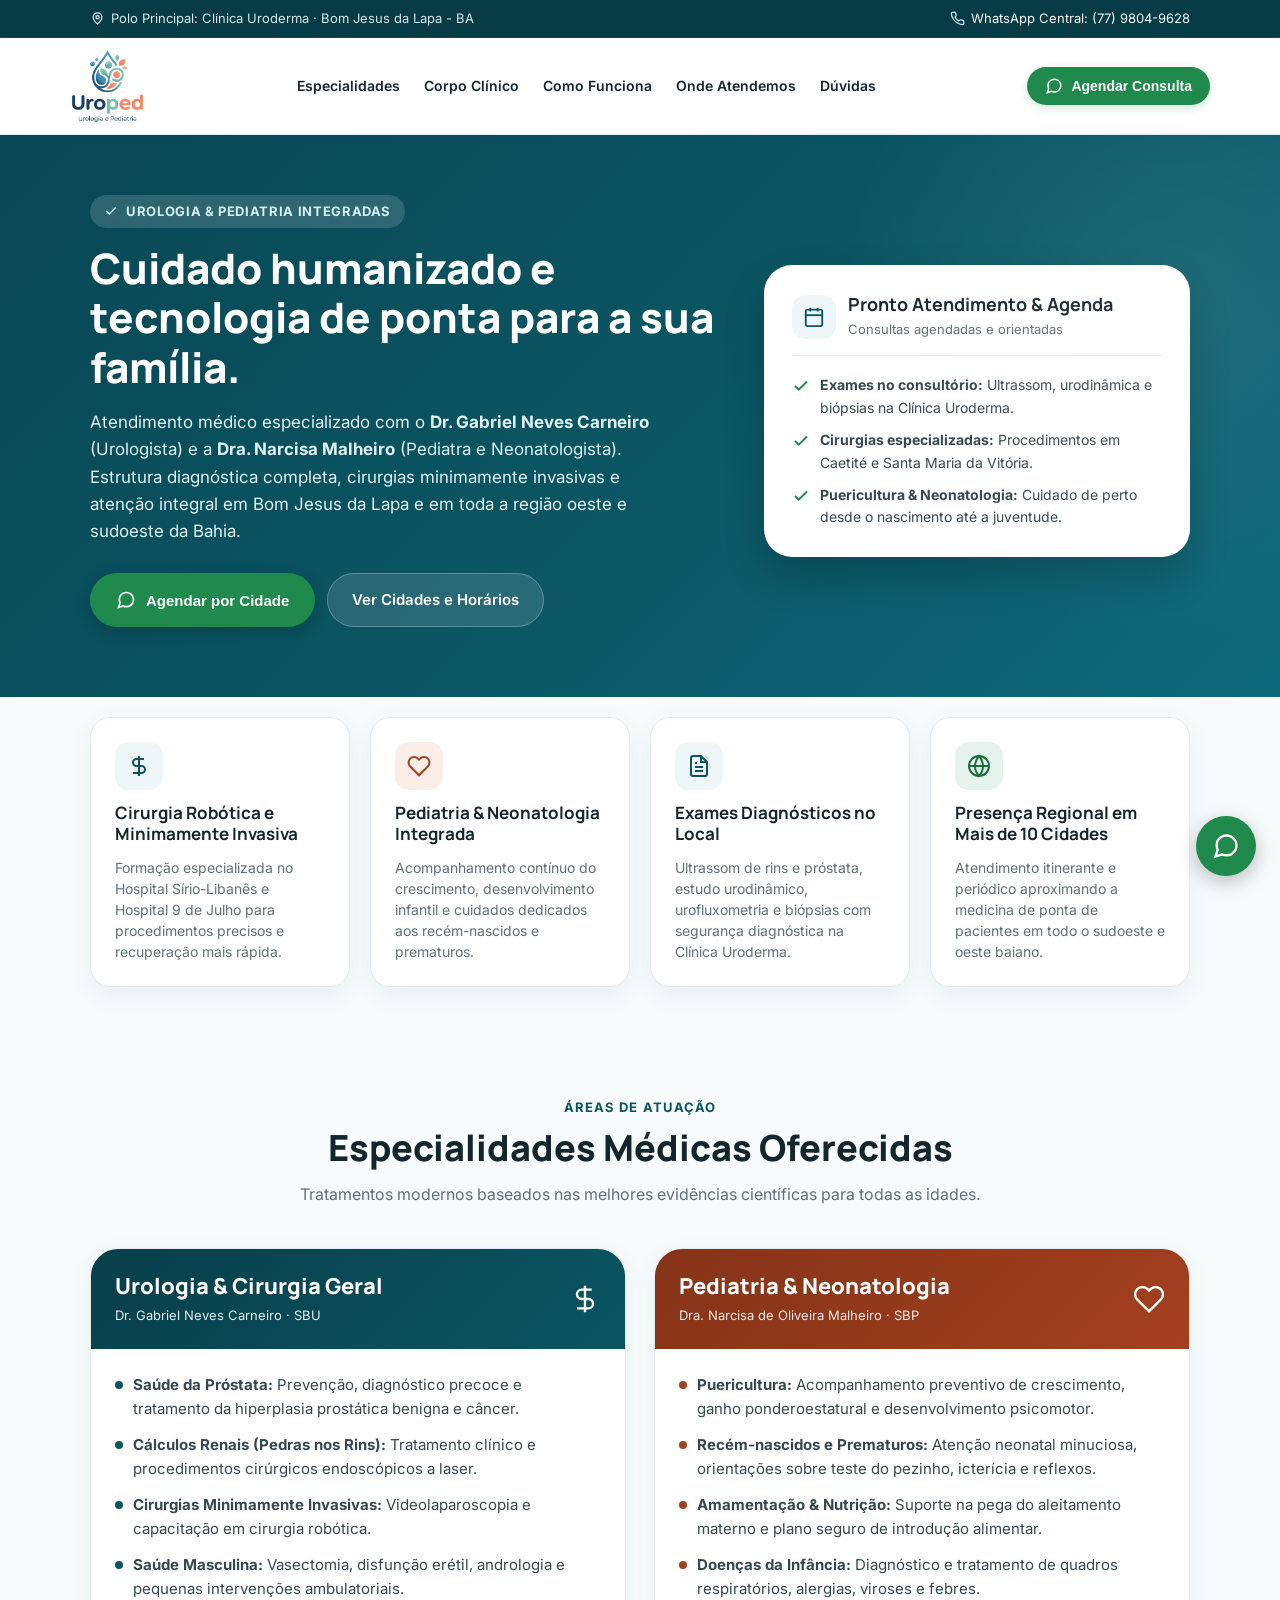
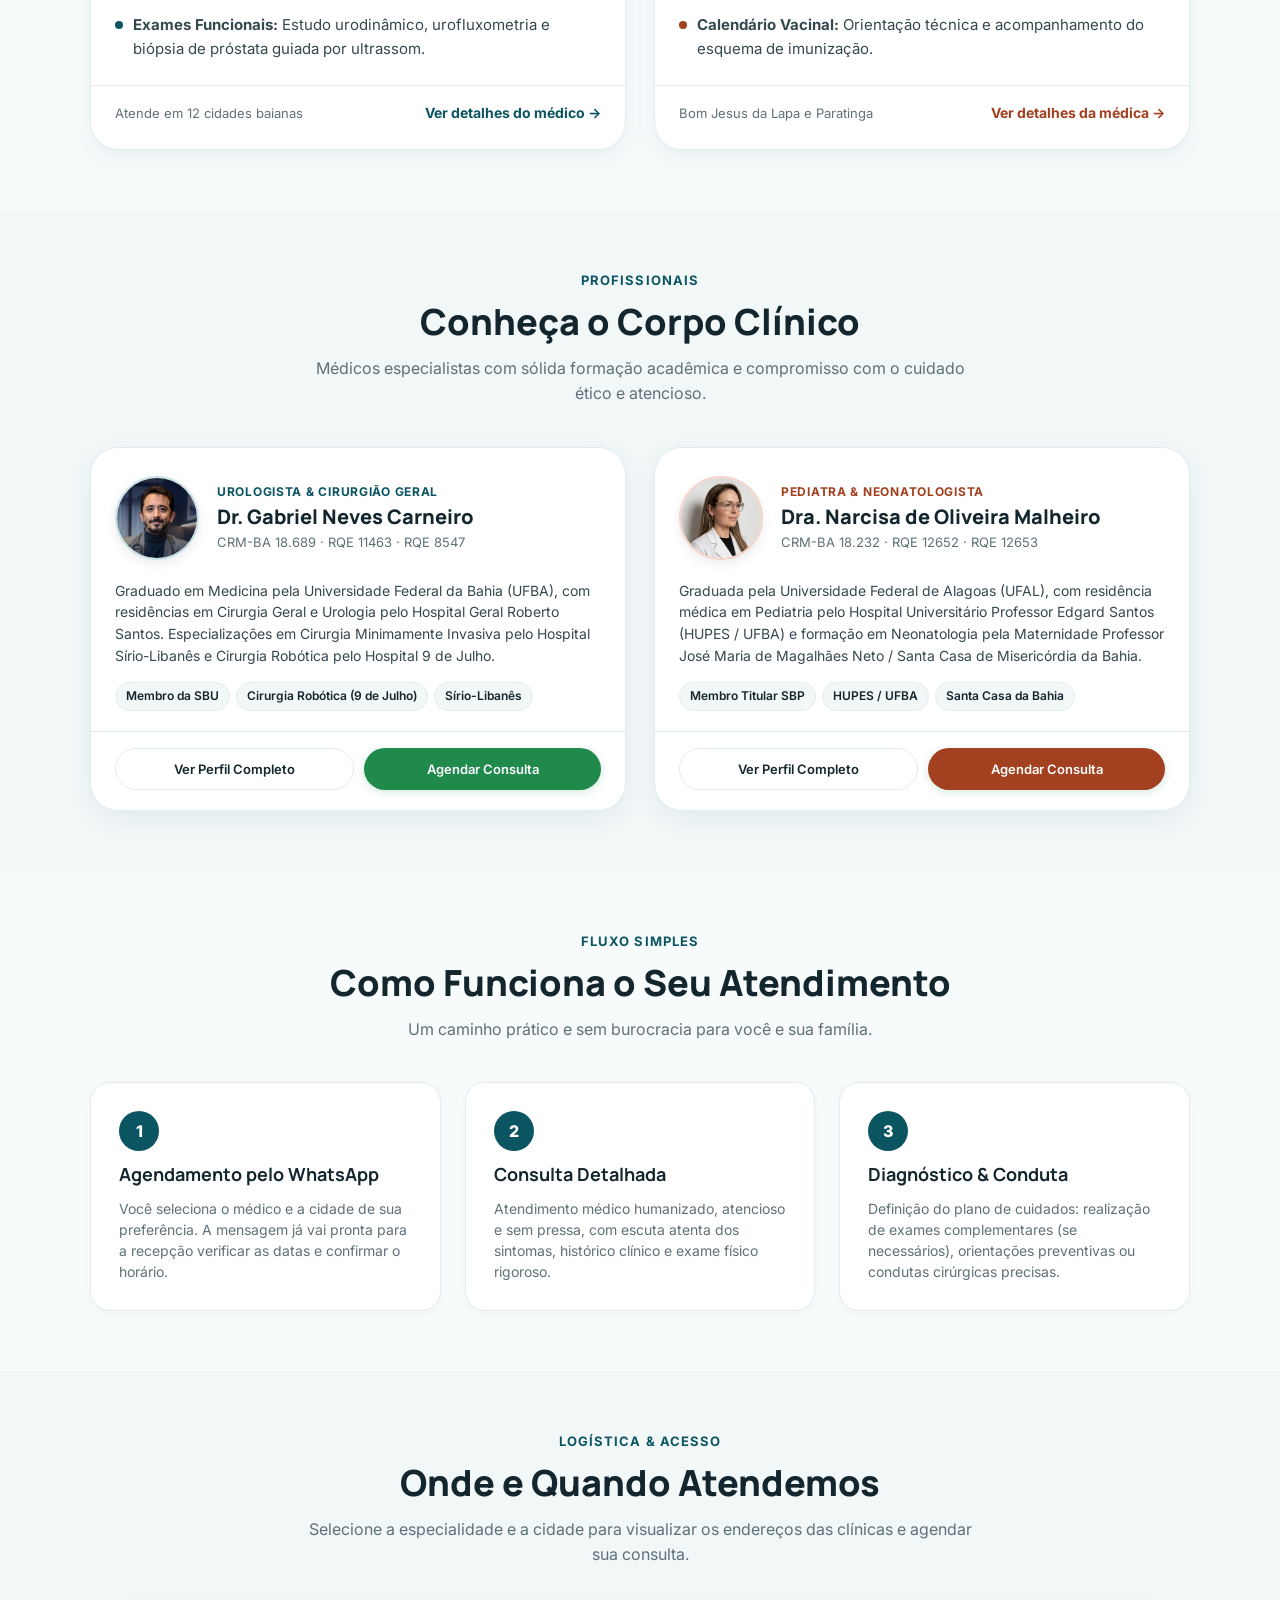
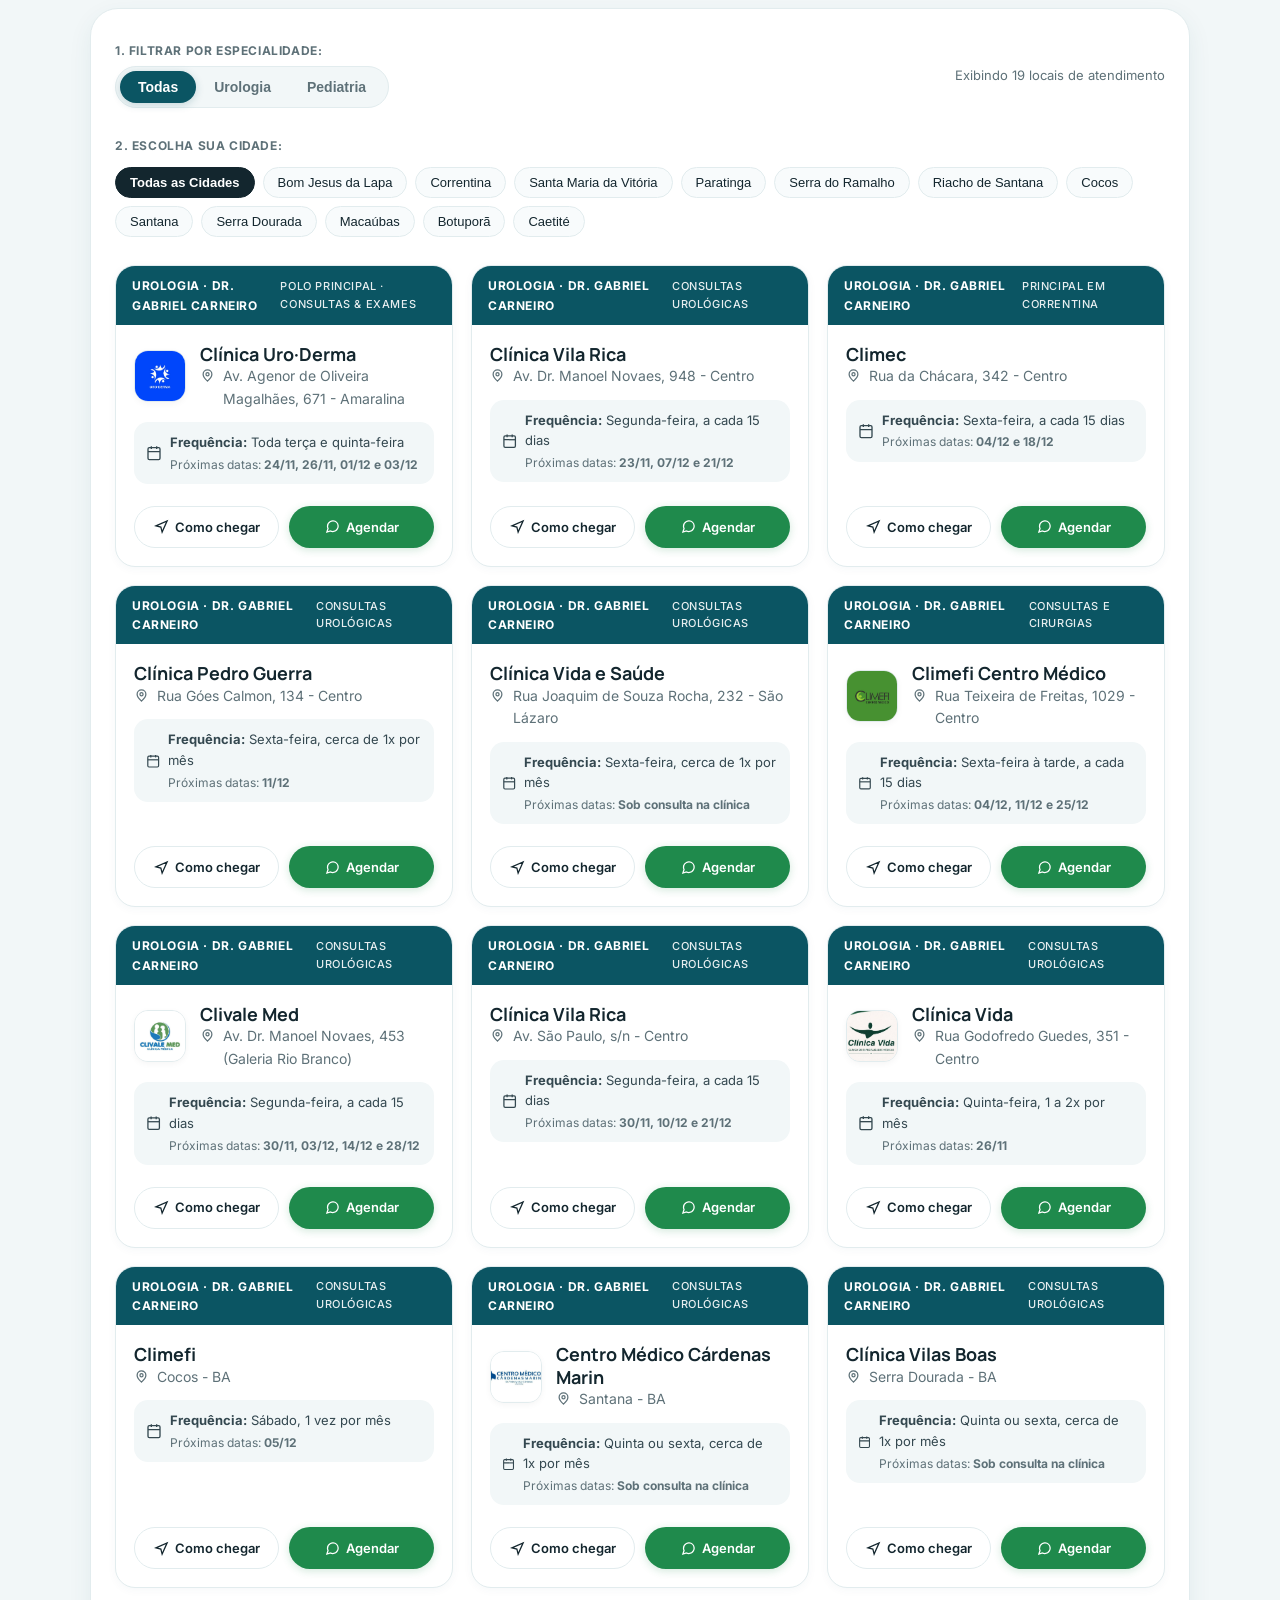
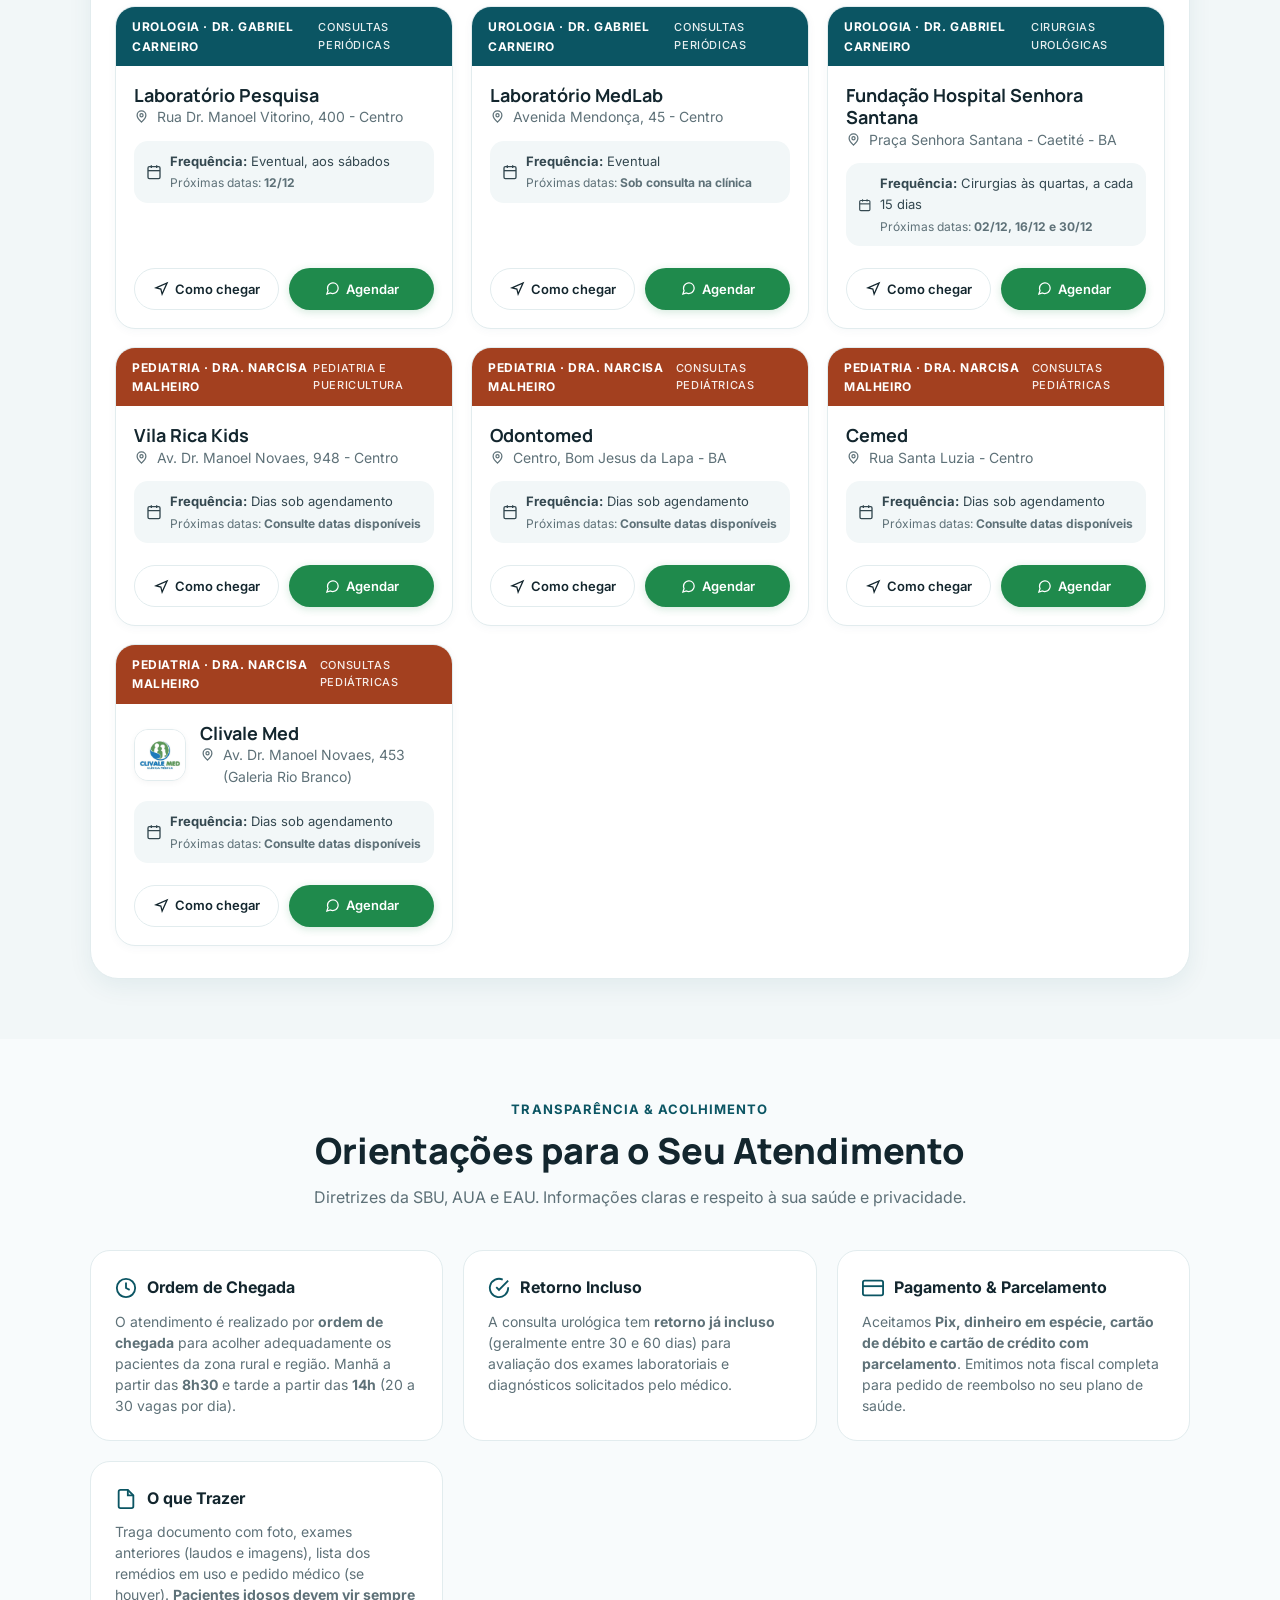
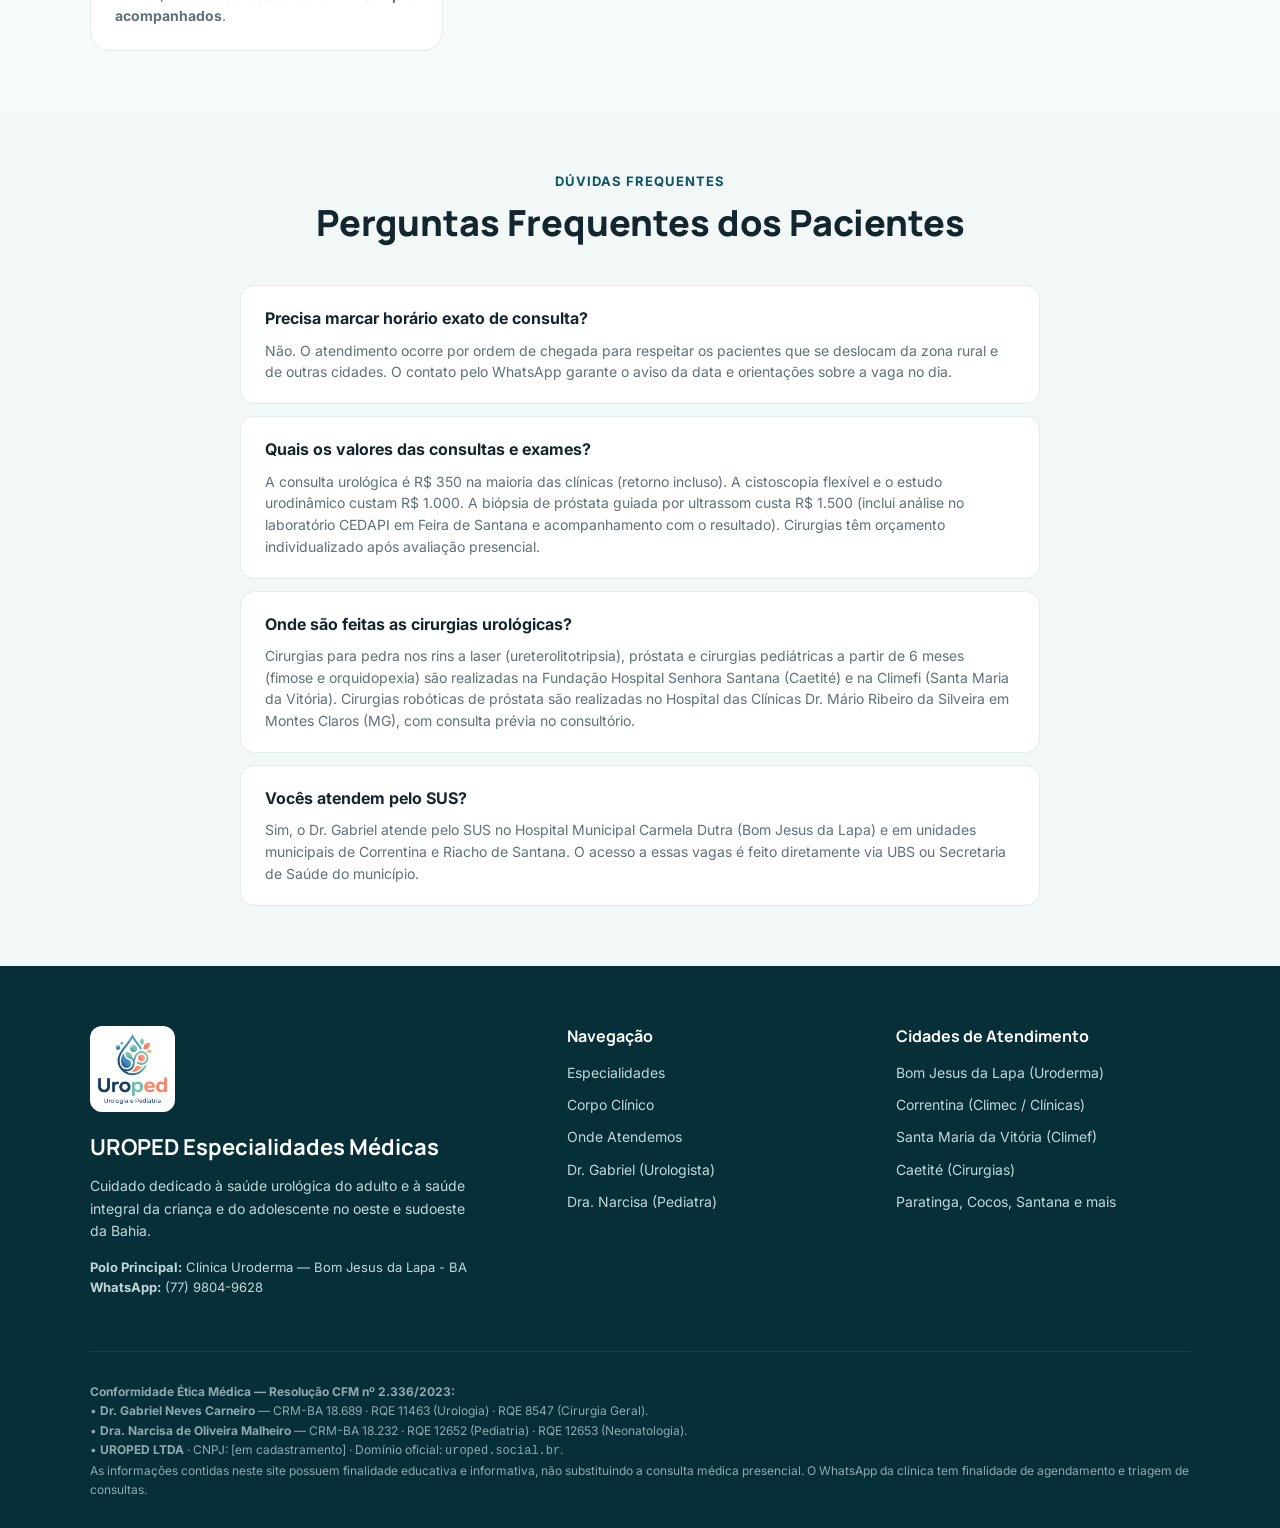
==== commit 3e2f4ba4: "Dados de valores, preparos, CRM, mapa e logos das clínicas" ====
--- a/index.html
+++ b/index.html
@@ -35,7 +35,7 @@
   <header class="main-header">
     <div class="container nav-content">
       <a href="index.html" class="brand-logo" aria-label="Uroped Início">
-        <img src="logos/uroped-logo.png" alt="Logomarca Uroped — Especialidades Médicas" class="brand-logo-img">
+        <img src="logos/uroped-logo-transparente.png" alt="Logomarca Uroped — Especialidades Médicas" class="brand-logo-img">
       </a>
 
       <nav class="nav-links">
@@ -403,13 +403,13 @@
     </div>
   </section>
 
-  <!-- 9. Informações Práticas (Retorno, Convênios, Pagamentos - Padrão Urolaser) -->
+  <!-- 9. Informações Práticas e Funcionamento (Atualizado em 21/11/2026) -->
   <section class="section-pad">
     <div class="container">
       <div class="section-header-center">
-        <span class="section-pretitle">Transparência</span>
-        <h2 class="section-main-title">Informações Importantes para Pacientes</h2>
-        <p class="section-subtitle">Tudo o que você precisa saber antes de comparecer ao seu atendimento.</p>
+        <span class="section-pretitle">Transparência & Acolhimento</span>
+        <h2 class="section-main-title">Orientações para o Seu Atendimento</h2>
+        <p class="section-subtitle">Diretrizes da SBU, AUA e EAU. Informações claras e respeito à sua saúde e privacidade.</p>
       </div>
 
       <div class="practical-info-grid">
@@ -419,10 +419,23 @@
               <circle cx="12" cy="12" r="10"></circle>
               <polyline points="12 6 12 12 16 14"></polyline>
             </svg>
-            <span>Retorno de Consulta</span>
+            <span>Ordem de Chegada</span>
           </div>
           <p class="info-box-desc">
-            As consultas contam com prazo de retorno em até 30 dias para avaliação de exames solicitados pelo médico, conforme critérios da legislação médica.
+            O atendimento é realizado por <strong>ordem de chegada</strong> para acolher adequadamente os pacientes da zona rural e região. Manhã a partir das <strong>8h30</strong> e tarde a partir das <strong>14h</strong> (20 a 30 vagas por dia).
+          </p>
+        </div>
+
+        <div class="info-box-item">
+          <div class="info-box-header">
+            <svg width="22" height="22" viewBox="0 0 24 24" fill="none" stroke="currentColor" stroke-width="2">
+              <path d="M22 11.08V12a10 10 0 1 1-5.93-9.14"></path>
+              <polyline points="22 4 12 14.01 9 11.01"></polyline>
+            </svg>
+            <span>Retorno Incluso</span>
+          </div>
+          <p class="info-box-desc">
+            A consulta urológica tem <strong>retorno já incluso</strong> (geralmente entre 30 e 60 dias) para avaliação dos exames laboratoriais e diagnósticos solicitados pelo médico.
           </p>
         </div>
 
@@ -432,22 +445,23 @@
               <rect x="1" y="4" width="22" height="16" rx="2" ry="2"></rect>
               <line x1="1" y1="10" x2="23" y2="10"></line>
             </svg>
-            <span>Formas de Pagamento</span>
+            <span>Pagamento & Parcelamento</span>
           </div>
           <p class="info-box-desc">
-            Aceitamos Pix, dinheiro em espécie e cartões de crédito e débito. Fornecemos nota fiscal/recibo completo para solicitação de reembolso no seu plano de saúde.
+            Aceitamos <strong>Pix, dinheiro em espécie, cartão de débito e cartão de crédito com parcelamento</strong>. Emitimos nota fiscal completa para pedido de reembolso no seu plano de saúde.
           </p>
         </div>
 
         <div class="info-box-item">
           <div class="info-box-header">
             <svg width="22" height="22" viewBox="0 0 24 24" fill="none" stroke="currentColor" stroke-width="2">
-              <path d="M22 12h-4l-3 9L9 3l-3 9H2"></path>
+              <path d="M14 2H6a2 2 0 0 0-2 2v16a2 2 0 0 0 2 2h12a2 2 0 0 0 2-2V8z"></path>
+              <polyline points="14 2 14 8 20 8"></polyline>
             </svg>
-            <span>Convênios & Planos de Saúde</span>
+            <span>O que Trazer</span>
           </div>
           <p class="info-box-desc">
-            Atendimento através de convênios médicos credenciados é realizado exclusivamente na <strong>Clínica Uroderma</strong> (Bom Jesus da Lapa). Nas demais cidades, o atendimento é particular.
+            Traga documento com foto, exames anteriores (laudos e imagens), lista dos remédios em uso e pedido médico (se houver). <strong>Pacientes idosos devem vir sempre acompanhados</strong>.
           </p>
         </div>
       </div>
@@ -458,29 +472,29 @@
   <section id="faq" class="section-pad-alt">
     <div class="container">
       <div class="section-header-center">
-        <span class="section-pretitle">Tire suas dúvidas</span>
-        <h2 class="section-main-title">Perguntas Frequentes</h2>
+        <span class="section-pretitle">Dúvidas Frequentes</span>
+        <h2 class="section-main-title">Perguntas Frequentes dos Pacientes</h2>
       </div>
 
       <div class="faq-grid">
         <div class="faq-card">
-          <div class="faq-question">Como faço para agendar a primeira consulta?</div>
-          <div class="faq-answer">É muito simples: clique no botão de agendamento de qualquer clínica na lista de cidades. O link abrirá o seu WhatsApp com a mensagem preenchida indicando o médico e o local desejado.</div>
+          <div class="faq-question">Precisa marcar horário exato de consulta?</div>
+          <div class="faq-answer">Não. O atendimento ocorre por ordem de chegada para respeitar os pacientes que se deslocam da zona rural e de outras cidades. O contato pelo WhatsApp garante o aviso da data e orientações sobre a vaga no dia.</div>
         </div>
 
         <div class="faq-card">
-          <div class="faq-question">Posso realizar meus exames urológicos no mesmo dia?</div>
-          <div class="faq-answer">Na Clínica Uroderma em Bom Jesus da Lapa contamos com aparelhos de ultrassonografia, urofluxometria e biópsias, permitindo agilizar o diagnóstico conforme o preparo prévio do paciente.</div>
+          <div class="faq-question">Quais os valores das consultas e exames?</div>
+          <div class="faq-answer">A consulta urológica é R$ 350 na maioria das clínicas (retorno incluso). A cistoscopia flexível e o estudo urodinâmico custam R$ 1.000. A biópsia de próstata guiada por ultrassom custa R$ 1.500 (inclui análise no laboratório CEDAPI em Feira de Santana e acompanhamento com o resultado). Cirurgias têm orçamento individualizado após avaliação presencial.</div>
         </div>
 
         <div class="faq-card">
-          <div class="faq-question">Qual a frequência ideal das consultas com a pediatra?</div>
-          <div class="faq-answer">No primeiro ano de vida, a Sociedade Brasileira de Pediatria orienta visitas mensais até os 6 meses de vida, bimestrais dos 7 aos 12 meses, e acompanhamento periódico subsequente na infância.</div>
+          <div class="faq-question">Onde são feitas as cirurgias urológicas?</div>
+          <div class="faq-answer">Cirurgias para pedra nos rins a laser (ureterolitotripsia), próstata e cirurgias pediátricas a partir de 6 meses (fimose e orquidopexia) são realizadas na Fundação Hospital Senhora Santana (Caetité) e na Climefi (Santa Maria da Vitória). Cirurgias robóticas de próstata são realizadas no Hospital das Clínicas Dr. Mário Ribeiro da Silveira em Montes Claros (MG), com consulta prévia no consultório.</div>
         </div>
 
         <div class="faq-card">
-          <div class="faq-question">Onde são realizadas as cirurgias urológicas?</div>
-          <div class="faq-answer">As intervenções cirúrgicas do Dr. Gabriel ocorrem em ambiente hospitalar de alta segurança na Fundação Hospital Senhora Santana (Caetité) e na Climef (Santa Maria da Vitória).</div>
+          <div class="faq-question">Vocês atendem pelo SUS?</div>
+          <div class="faq-answer">Sim, o Dr. Gabriel atende pelo SUS no Hospital Municipal Carmela Dutra (Bom Jesus da Lapa) e em unidades municipais de Correntina e Riacho de Santana. O acesso a essas vagas é feito diretamente via UBS ou Secretaria de Saúde do município.</div>
         </div>
       </div>
     </div>
@@ -491,7 +505,7 @@
     <div class="container">
       <div class="footer-top-grid">
         <div class="footer-brand">
-          <img src="logos/uroped-logo.png" alt="Uroped Logo" style="height: 86px; border-radius: 12px; margin-bottom: 16px; background: #fff; padding: 6px; display: inline-block;">
+          <img src="logos/uroped-logo-transparente.png" alt="Uroped Logo" style="height: 86px; border-radius: 12px; margin-bottom: 16px; background: #fff; padding: 6px; display: inline-block;">
           <h3>UROPED Especialidades Médicas</h3>
           <p>
             Cuidado dedicado à saúde urológica do adulto e à saúde integral da criança e do adolescente no oeste e sudoeste da Bahia.
@@ -595,12 +609,15 @@
     medicoNome: "Dr. Gabriel Carneiro",
     especialidade: "urologia",
     cidade: "Bom Jesus da Lapa",
-    clinica: "Clínica Uroderma",
+    clinica: "Clínica Uro·Derma",
+    logo: "logos/clinicas/uroderma-lapa.jpg",
+    preco: "R$ 350",
     tipo: "Polo Principal · Consultas & Exames",
     endereco: "Av. Agenor de Oliveira Magalhães, 671 - Amaralina",
     maps: "https://maps.google.com/?q=Av.+Agenor+de+Oliveira+Magalhaes+671+Bom+Jesus+da+Lapa",
     whatsapp: "5577998049628",
-    proximaData: "[dd/mm] · [horário]",
+    frequencia: "Toda terça e quinta-feira",
+    proximaData: "24/11, 26/11, 01/12 e 03/12",
     destaque: true
   },
   {
@@ -609,11 +626,14 @@
     especialidade: "urologia",
     cidade: "Bom Jesus da Lapa",
     clinica: "Clínica Vila Rica",
+    preco: "R$ 350",
     tipo: "Consultas Urológicas",
     endereco: "Av. Dr. Manoel Novaes, 948 - Centro",
     maps: "https://maps.google.com/?q=Clinica+Vila+Rica+Bom+Jesus+da+Lapa",
     whatsapp: "5577991980895",
-    proximaData: "[dd/mm] · [horário]"
+    frequencia: "Segunda-feira, a cada 15 dias",
+    proximaData: "23/11, 07/12 e 21/12",
+    destaque: true
   },
   {
     medico: "gabriel",
@@ -621,11 +641,14 @@
     especialidade: "urologia",
     cidade: "Correntina",
     clinica: "Climec",
+    preco: "R$ 350",
     tipo: "Principal em Correntina",
     endereco: "Rua da Chácara, 342 - Centro",
     maps: "https://maps.google.com/?q=Climec+Correntina+BA",
     whatsapp: "5577998654077",
-    proximaData: "[dd/mm] · [horário]"
+    frequencia: "Sexta-feira, a cada 15 dias",
+    proximaData: "04/12 e 18/12",
+    destaque: true
   },
   {
     medico: "gabriel",
@@ -633,11 +656,14 @@
     especialidade: "urologia",
     cidade: "Correntina",
     clinica: "Clínica Pedro Guerra",
+    preco: "R$ 350",
     tipo: "Consultas Urológicas",
     endereco: "Rua Góes Calmon, 134 - Centro",
     maps: "https://maps.google.com/?q=Rua+Goes+Calmon+134+Correntina",
     whatsapp: "5577998455316",
-    proximaData: "[dd/mm] · [horário]"
+    frequencia: "Sexta-feira, cerca de 1x por mês",
+    proximaData: "11/12",
+    destaque: true
   },
   {
     medico: "gabriel",
@@ -645,35 +671,46 @@
     especialidade: "urologia",
     cidade: "Correntina",
     clinica: "Clínica Vida e Saúde",
+    preco: "R$ 350",
     tipo: "Consultas Urológicas",
     endereco: "Rua Joaquim de Souza Rocha, 232 - São Lázaro",
     maps: "https://maps.google.com/?q=Rua+Joaquim+de+Souza+Rocha+232+Correntina",
     whatsapp: "5577998444004",
-    proximaData: "[dd/mm] · [horário]"
+    frequencia: "Sexta-feira, cerca de 1x por mês",
+    proximaData: "Sob consulta na clínica",
+    destaque: true
   },
   {
     medico: "gabriel",
     medicoNome: "Dr. Gabriel Carneiro",
     especialidade: "urologia",
     cidade: "Santa Maria da Vitória",
-    clinica: "Climef",
+    clinica: "Climefi Centro Médico",
+    logo: "logos/clinicas/climefi-santa-maria-da-vitoria.jpg",
+    preco: "R$ 350",
     tipo: "Consultas e Cirurgias",
     endereco: "Rua Teixeira de Freitas, 1029 - Centro",
     maps: "https://maps.google.com/?q=Rua+Teixeira+de+Freitas+1029+Santa+Maria+da+Vitoria",
     whatsapp: "5577998413648",
-    proximaData: "[dd/mm] · [horário]"
+    frequencia: "Sexta-feira à tarde, a cada 15 dias",
+    proximaData: "04/12, 11/12 e 25/12",
+    destaque: true
   },
   {
     medico: "gabriel",
     medicoNome: "Dr. Gabriel Carneiro",
     especialidade: "urologia",
     cidade: "Paratinga",
-    clinica: "Clivale",
+    clinica: "Clivale Med",
+    logo: "logos/clinicas/clivale-med-paratinga.jpg",
+    preco: "R$ 350",
     tipo: "Consultas Urológicas",
     endereco: "Av. Dr. Manoel Novaes, 453 (Galeria Rio Branco)",
     maps: "https://maps.google.com/?q=Galeria+Rio+Branco+Paratinga+BA",
     whatsapp: "5577999201219",
-    proximaData: "[dd/mm] · [horário]"
+    frequencia: "Segunda-feira, a cada 15 dias",
+    proximaData: "30/11, 03/12, 14/12 e 28/12",
+    destaque: true
   },
   {
     medico: "gabriel",
@@ -681,11 +718,14 @@
     especialidade: "urologia",
     cidade: "Serra do Ramalho",
     clinica: "Clínica Vila Rica",
+    preco: "R$ 350",
     tipo: "Consultas Urológicas",
     endereco: "Av. São Paulo, s/n - Centro",
     maps: "https://maps.google.com/?q=Clinica+Vila+Rica+Serra+do+Ramalho",
     whatsapp: "5577991862121",
-    proximaData: "[dd/mm] · [horário]"
+    frequencia: "Segunda-feira, a cada 15 dias",
+    proximaData: "30/11, 10/12 e 21/12",
+    destaque: true
   },
   {
     medico: "gabriel",
@@ -693,35 +733,46 @@
     especialidade: "urologia",
     cidade: "Riacho de Santana",
     clinica: "Clínica Vida",
+    logo: "logos/clinicas/clinica-vida-riacho-de-santana.jpg",
+    preco: "R$ 350",
     tipo: "Consultas Urológicas",
     endereco: "Rua Godofredo Guedes, 351 - Centro",
     maps: "https://maps.google.com/?q=Rua+Godofredo+Guedes+351+Riacho+de+Santana",
     whatsapp: "5577999515049",
-    proximaData: "[dd/mm] · [horário]"
+    frequencia: "Quinta-feira, 1 a 2x por mês",
+    proximaData: "26/11",
+    destaque: true
   },
   {
     medico: "gabriel",
     medicoNome: "Dr. Gabriel Carneiro",
     especialidade: "urologia",
     cidade: "Cocos",
-    clinica: "Climef",
+    clinica: "Climefi",
+    preco: "R$ 380",
     tipo: "Consultas Urológicas",
     endereco: "Cocos - BA",
     maps: "https://maps.google.com/?q=Climef+Cocos+BA",
     whatsapp: "5577991538953",
-    proximaData: "[dd/mm] · [horário]"
+    frequencia: "Sábado, 1 vez por mês",
+    proximaData: "05/12",
+    destaque: true
   },
   {
     medico: "gabriel",
     medicoNome: "Dr. Gabriel Carneiro",
     especialidade: "urologia",
     cidade: "Santana",
-    clinica: "Centro Médico Cárdenas Marim",
+    clinica: "Centro Médico Cárdenas Marin",
+    logo: "logos/clinicas/cardenas-marin-santana.jpg",
+    preco: "R$ 350",
     tipo: "Consultas Urológicas",
     endereco: "Santana - BA",
     maps: "https://maps.google.com/?q=Centro+Medico+Cardenas+Marim+Santana+BA",
-    whatsapp: "5577998049628",
-    proximaData: "[dd/mm] · [horário]"
+    whatsapp: "557781428514",
+    frequencia: "Quinta ou sexta, cerca de 1x por mês",
+    proximaData: "Sob consulta na clínica",
+    destaque: true
   },
   {
     medico: "gabriel",
@@ -729,11 +780,14 @@
     especialidade: "urologia",
     cidade: "Serra Dourada",
     clinica: "Clínica Vilas Boas",
+    preco: "R$ 350",
     tipo: "Consultas Urológicas",
     endereco: "Serra Dourada - BA",
     maps: "https://maps.google.com/?q=Clinica+Vilas+Boas+Serra+Dourada+BA",
-    whatsapp: "5577998049628",
-    proximaData: "[dd/mm] · [horário]"
+    whatsapp: "557791621963",
+    frequencia: "Quinta ou sexta, cerca de 1x por mês",
+    proximaData: "Sob consulta na clínica",
+    destaque: true
   },
   {
     medico: "gabriel",
@@ -741,11 +795,14 @@
     especialidade: "urologia",
     cidade: "Macaúbas",
     clinica: "Laboratório Pesquisa",
+    preco: "R$ 300 (a confirmar)",
     tipo: "Consultas Periódicas",
     endereco: "Rua Dr. Manoel Vitorino, 400 - Centro",
     maps: "https://maps.google.com/?q=Laboratorio+Pesquisa+Macaubas+BA",
     whatsapp: "5577999999495",
-    proximaData: "[dd/mm] · [horário]"
+    frequencia: "Eventual, aos sábados",
+    proximaData: "12/12",
+    destaque: false
   },
   {
     medico: "gabriel",
@@ -753,11 +810,14 @@
     especialidade: "urologia",
     cidade: "Botuporã",
     clinica: "Laboratório MedLab",
+    preco: "R$ 350",
     tipo: "Consultas Periódicas",
     endereco: "Avenida Mendonça, 45 - Centro",
     maps: "https://maps.google.com/?q=MedLab+Botupora+BA",
     whatsapp: "5577991713384",
-    proximaData: "[dd/mm] · [horário]"
+    frequencia: "Eventual",
+    proximaData: "Sob consulta na clínica",
+    destaque: false
   },
   {
     medico: "gabriel",
@@ -765,11 +825,14 @@
     especialidade: "urologia",
     cidade: "Caetité",
     clinica: "Fundação Hospital Senhora Santana",
+    preco: "Orçamento cirúrgico após consulta",
     tipo: "Cirurgias Urológicas",
     endereco: "Praça Senhora Santana - Caetité - BA",
     maps: "https://maps.google.com/?q=Fundacao+Hospitalar+Senhora+Santana+Caetite",
     whatsapp: "5577999418816",
-    proximaData: "Após consulta"
+    frequencia: "Cirurgias às quartas, a cada 15 dias",
+    proximaData: "02/12, 16/12 e 30/12",
+    destaque: true
   },
 
   // Dra. Narcisa (Pediatria)
@@ -783,7 +846,9 @@
     endereco: "Av. Dr. Manoel Novaes, 948 - Centro",
     maps: "https://maps.google.com/?q=Clinica+Vila+Rica+Bom+Jesus+da+Lapa",
     whatsapp: "5577981113178",
-    proximaData: "[dd/mm] · [horário]"
+    frequencia: "Dias sob agendamento",
+    proximaData: "Consulte datas disponíveis",
+    destaque: true
   },
   {
     medico: "narcisa",
@@ -795,7 +860,9 @@
     endereco: "Centro, Bom Jesus da Lapa - BA",
     maps: "https://maps.google.com/?q=Odontomed+Bom+Jesus+da+Lapa",
     whatsapp: "5577999110210",
-    proximaData: "[dd/mm] · [horário]"
+    frequencia: "Dias sob agendamento",
+    proximaData: "Consulte datas disponíveis",
+    destaque: false
   },
   {
     medico: "narcisa",
@@ -807,19 +874,24 @@
     endereco: "Rua Santa Luzia - Centro",
     maps: "https://maps.google.com/?q=Cemed+Bom+Jesus+da+Lapa",
     whatsapp: "5577991996264",
-    proximaData: "[dd/mm] · [horário]"
+    frequencia: "Dias sob agendamento",
+    proximaData: "Consulte datas disponíveis",
+    destaque: false
   },
   {
     medico: "narcisa",
     medicoNome: "Dra. Narcisa Malheiro",
     especialidade: "pediatria",
     cidade: "Paratinga",
-    clinica: "Clivale",
+    clinica: "Clivale Med",
+    logo: "logos/clinicas/clivale-med-paratinga.jpg",
     tipo: "Consultas Pediátricas",
     endereco: "Av. Dr. Manoel Novaes, 453 (Galeria Rio Branco)",
     maps: "https://maps.google.com/?q=Galeria+Rio+Branco+Paratinga+BA",
     whatsapp: "5577999201219",
-    proximaData: "[dd/mm] · [horário]"
+    frequencia: "Dias sob agendamento",
+    proximaData: "Consulte datas disponíveis",
+    destaque: false
   }
 ];
 
@@ -883,6 +955,8 @@
     const waText = encodeURIComponent(`Olá! Quero agendar uma consulta com ${loc.medicoNome} na clínica ${loc.clinica} (${loc.cidade}).`);
     const waUrl = `https://wa.me/${loc.whatsapp}?text=${waText}`;
 
+    const logoHtml = loc.logo ? `<img src="${loc.logo}" alt="Logomarca ${loc.clinica}" class="clinic-card-logo">` : '';
+
     const card = document.createElement("article");
     card.className = "clinic-unit-card";
     card.innerHTML = `
@@ -891,14 +965,17 @@
         <span style="font-size: 11px; font-weight: 500; opacity: 0.9;">${loc.tipo}</span>
       </div>
       <div class="unit-card-body">
-        <div>
-          <h4 class="unit-clinic-title">${loc.clinica}</h4>
-          <div class="unit-address">
-            <svg width="15" height="15" viewBox="0 0 24 24" fill="none" stroke="currentColor" stroke-width="2">
-              <path d="M12 21s-7-6.2-7-11a7 7 0 0 1 14 0c0 4.8-7 11-7 11z"></path>
-              <circle cx="12" cy="10" r="2.5"></circle>
-            </svg>
-            <span>${loc.endereco}</span>
+        <div style="display: flex; gap: 14px; align-items: center;">
+          ${logoHtml}
+          <div>
+            <h4 class="unit-clinic-title">${loc.clinica}</h4>
+            <div class="unit-address">
+              <svg width="15" height="15" viewBox="0 0 24 24" fill="none" stroke="currentColor" stroke-width="2">
+                <path d="M12 21s-7-6.2-7-11a7 7 0 0 1 14 0c0 4.8-7 11-7 11z"></path>
+                <circle cx="12" cy="10" r="2.5"></circle>
+              </svg>
+              <span>${loc.endereco}</span>
+            </div>
           </div>
         </div>
 
@@ -909,7 +986,10 @@
             <line x1="8" y1="2" x2="8" y2="6"></line>
             <line x1="3" y1="10" x2="21" y2="10"></line>
           </svg>
-          <span><strong>Próxima data:</strong> ${loc.proximaData}</span>
+          <div style="display: flex; flex-direction: column; gap: 2px;">
+            <span><strong>Frequência:</strong> ${loc.frequencia}</span>
+            <span style="font-size: 12px; color: var(--text-muted);">Próximas datas: <strong>${loc.proximaData}</strong></span>
+          </div>
         </div>
 
         <div class="unit-card-actions">
@@ -1017,20 +1097,27 @@
     const waText = encodeURIComponent(`Olá! Gostaria de agendar uma consulta com ${item.medicoNome} na clínica ${item.clinica} em ${item.cidade}.`);
     const waUrl = `https://wa.me/${item.whatsapp}?text=${waText}`;
 
+    const logoModalHtml = item.logo
+      ? `<img src="${item.logo}" alt="Logomarca ${item.clinica}" style="width: 48px; height: 48px; border-radius: 8px; object-fit: cover; border: 1px solid var(--border-light); flex-shrink: 0; background: #fff;">`
+      : '';
+
     const box = document.createElement("div");
     box.className = "modal-clinic-box";
     box.innerHTML = `
       <div class="modal-clinic-box-header">
-        <div>
-          <h4 class="modal-clinic-title">${item.clinica}</h4>
-          <span style="font-size: 13px; color: var(--text-muted);">${item.endereco}</span>
+        <div style="display: flex; gap: 12px; align-items: center;">
+          ${logoModalHtml}
+          <div>
+            <h4 class="modal-clinic-title">${item.clinica}</h4>
+            <span style="font-size: 13px; color: var(--text-muted);">${item.endereco}</span>
+          </div>
         </div>
         <span class="modal-doc-tag ${tagClass}">${tagLabel}</span>
       </div>
 
-      <div style="font-size: 13px; color: var(--text-muted); background: var(--bg-surface); padding: 8px 12px; border-radius: 8px; display: flex; align-items: center; gap: 6px;">
-        <svg width="14" height="14" viewBox="0 0 24 24" fill="none" stroke="currentColor" stroke-width="2"><rect x="3" y="4" width="18" height="18" rx="2" ry="2"></rect><line x1="16" y1="2" x2="16" y2="6"></line><line x1="8" y1="2" x2="8" y2="6"></line><line x1="3" y1="10" x2="21" y2="10"></line></svg>
-        <span><strong>Próximo atendimento:</strong> ${item.proximaData} (${item.tipo})</span>
+      <div style="font-size: 13px; color: var(--text-muted); background: var(--bg-surface); padding: 10px 14px; border-radius: 8px; display: flex; flex-direction: column; gap: 4px;">
+        <div><strong>Atendimento:</strong> ${item.frequencia} (${item.tipo})</div>
+        <div><strong>Próximas datas:</strong> ${item.proximaData}</div>
       </div>
 
       <a href="${waUrl}" target="_blank" rel="noopener" class="btn-modal-wa">
--- a/css/style.css
+++ b/css/style.css
@@ -919,6 +919,17 @@
   flex-grow: 1;
 }
 
+.clinic-card-logo {
+  width: 52px;
+  height: 52px;
+  object-fit: cover;
+  border-radius: var(--radius-md);
+  border: 1px solid var(--border-light);
+  box-shadow: 0 2px 6px rgba(0,0,0,0.04);
+  flex-shrink: 0;
+  background: #FFFFFF;
+}
+
 .unit-clinic-title {
   font-size: 18px;
   font-weight: 700;
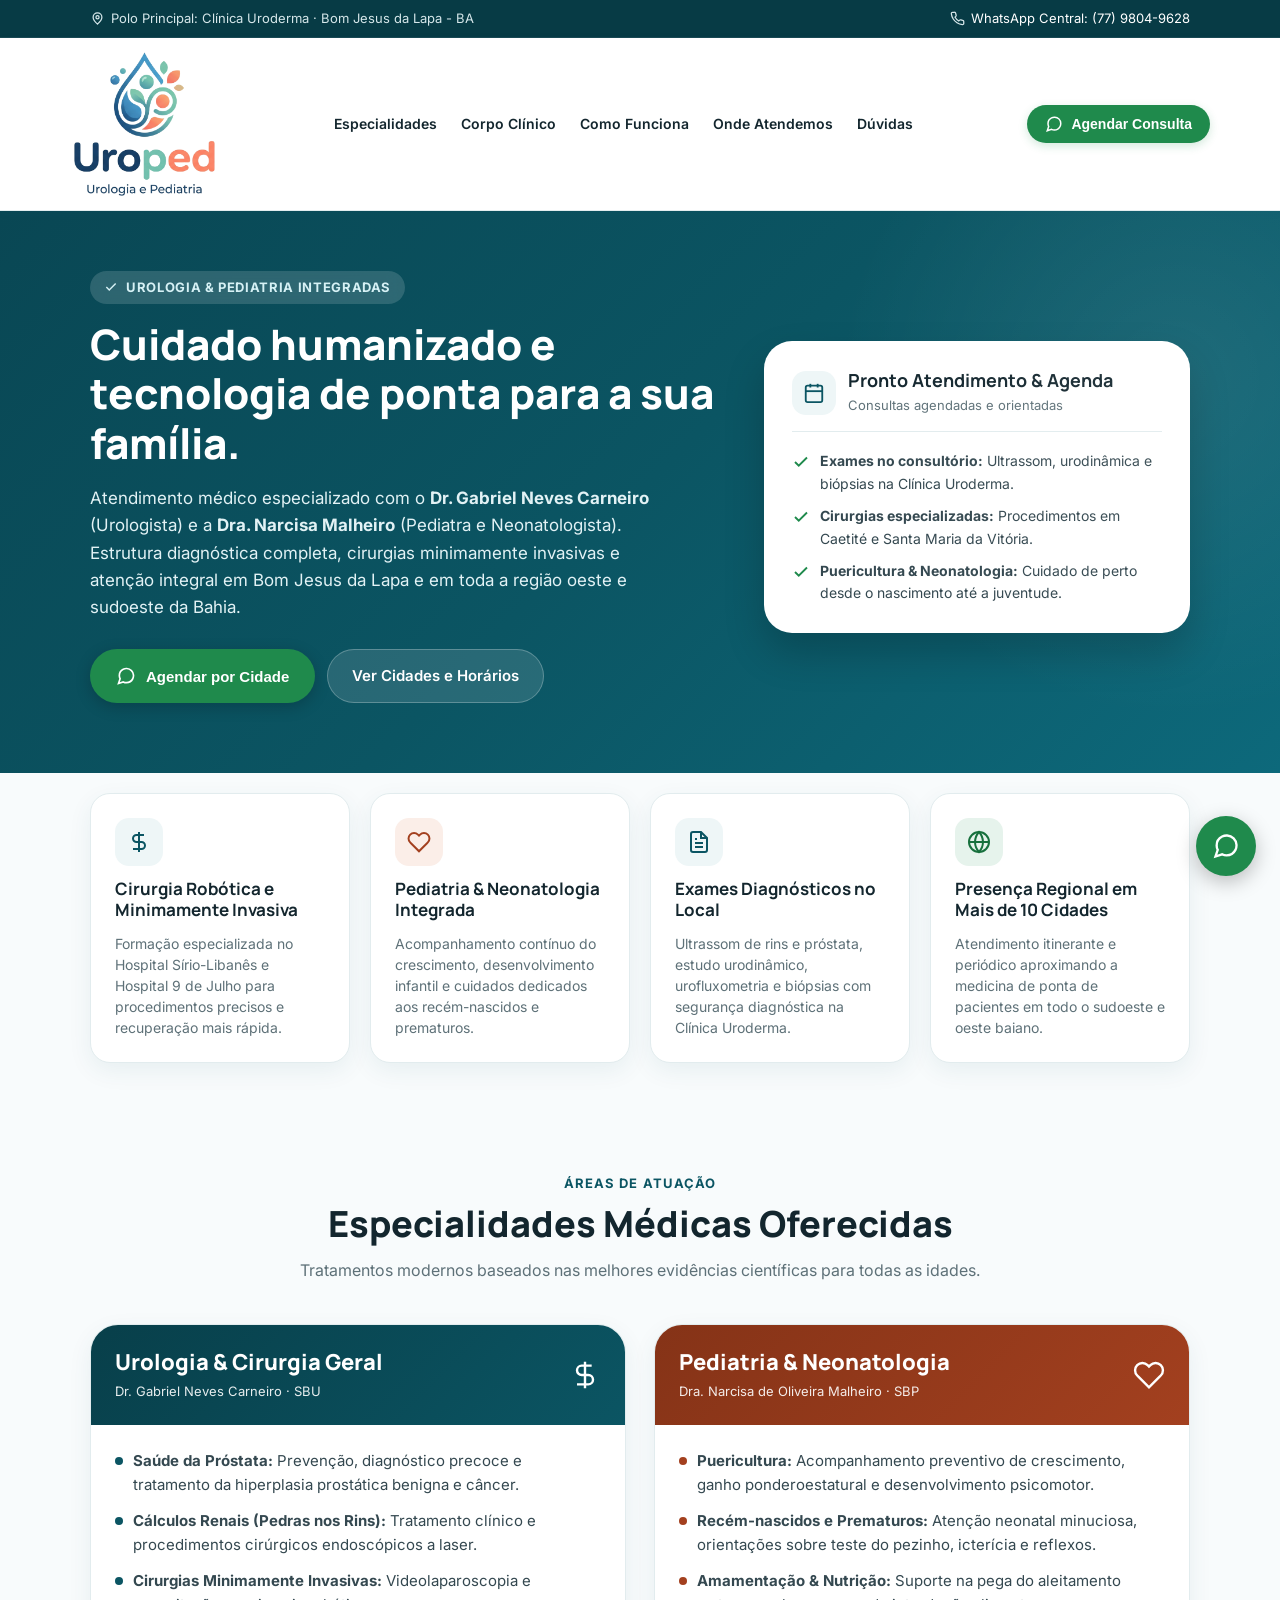
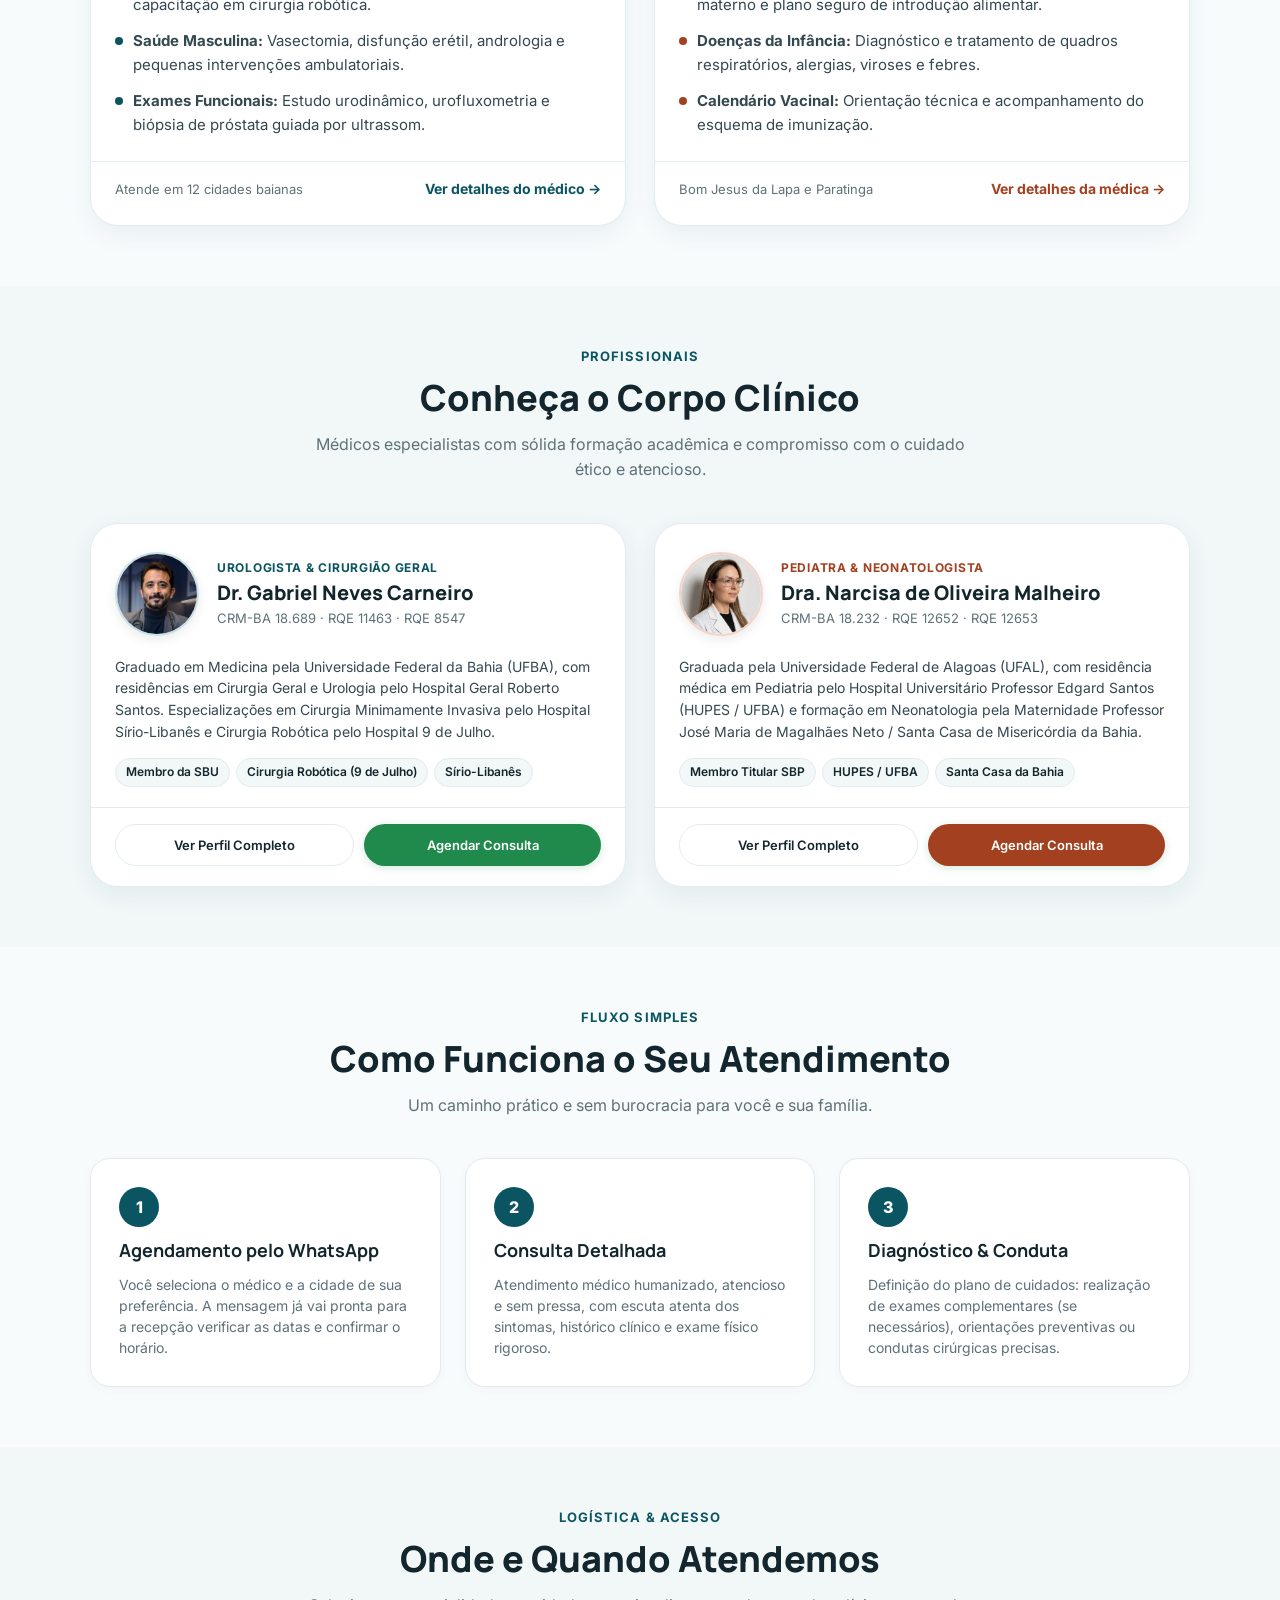
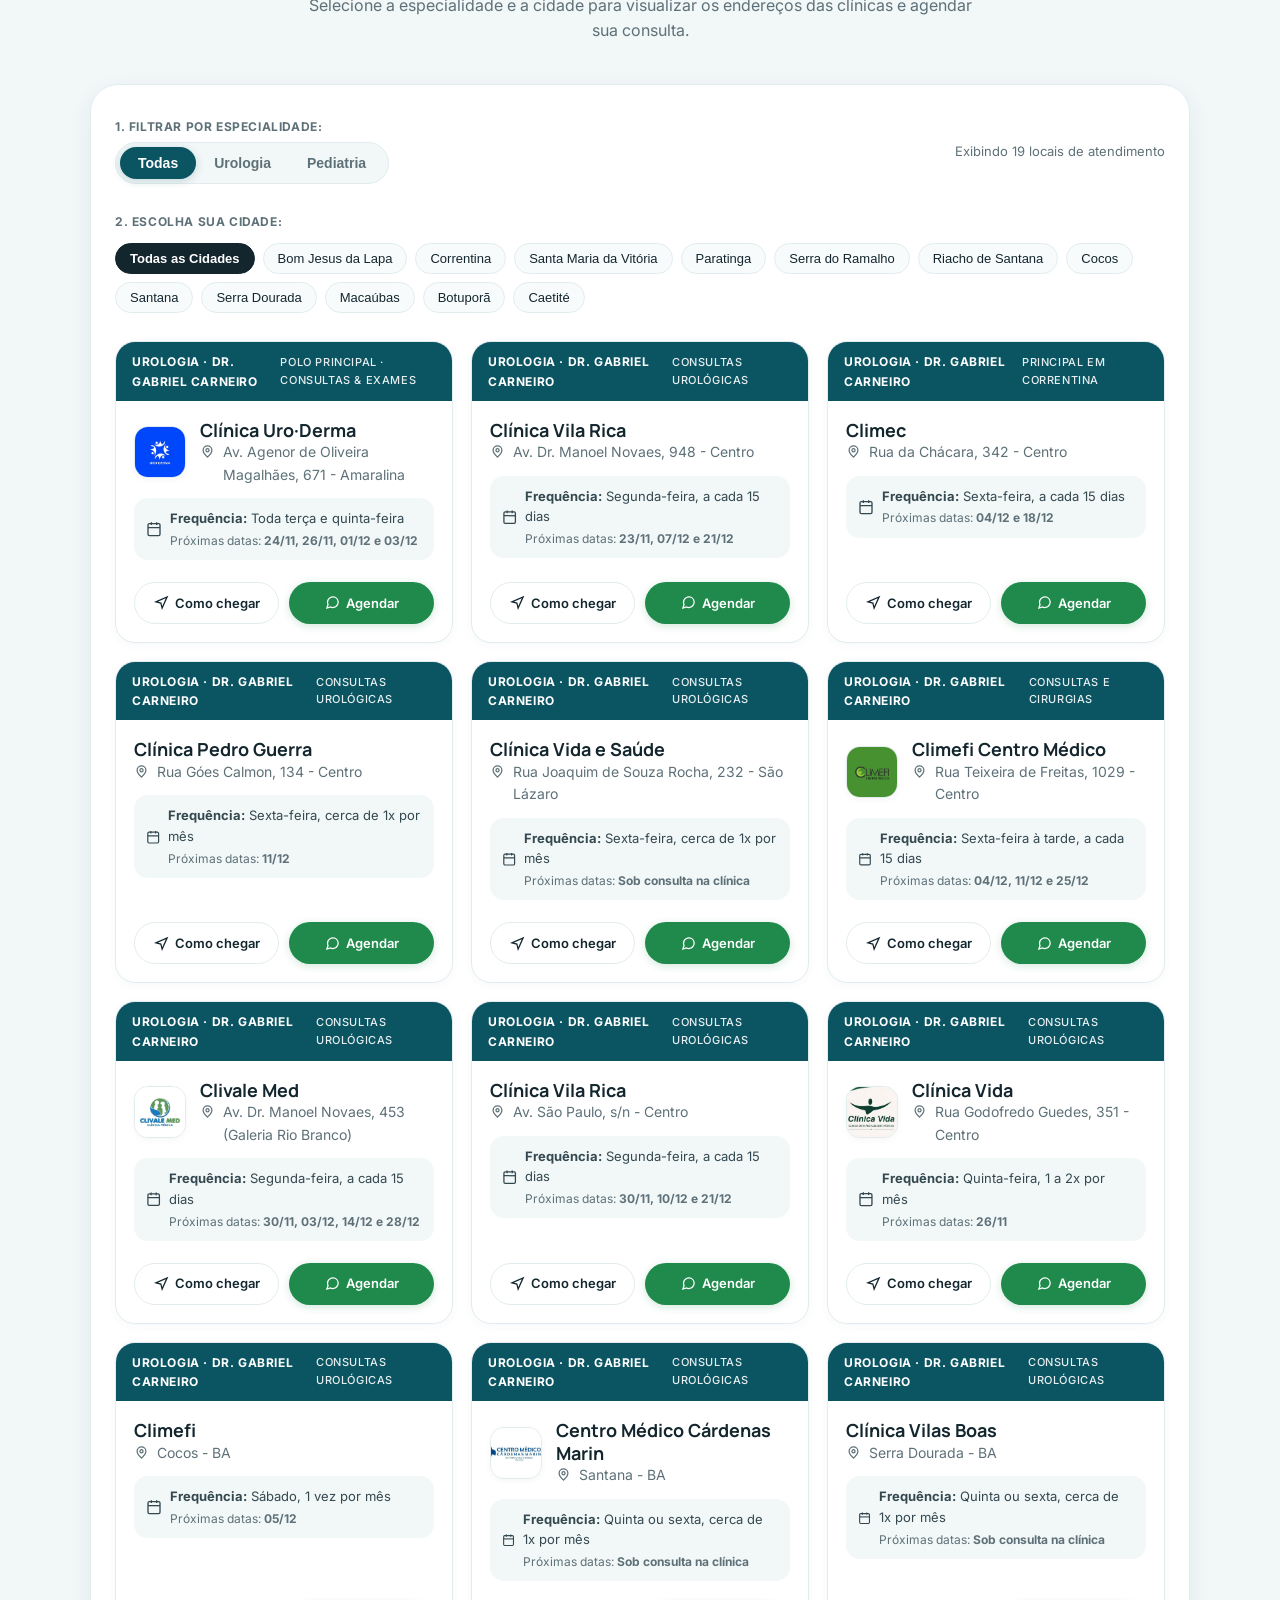
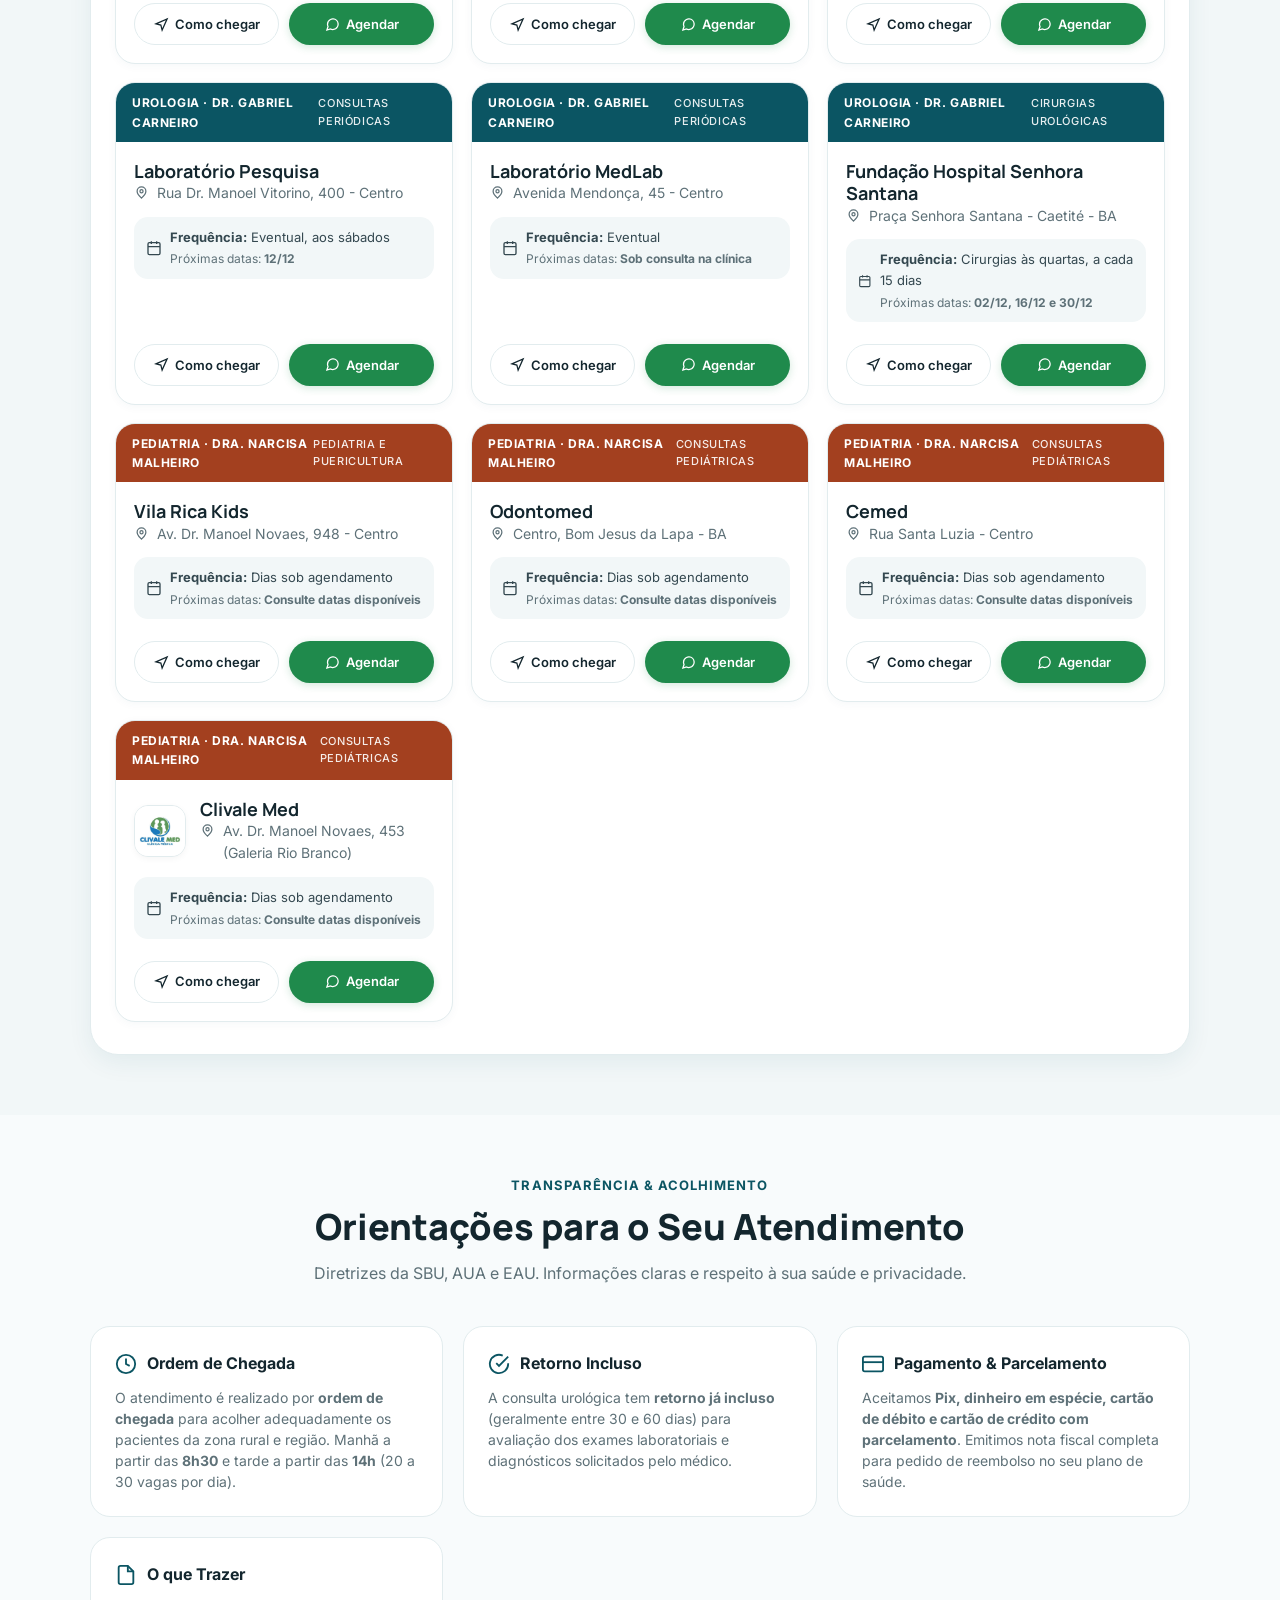
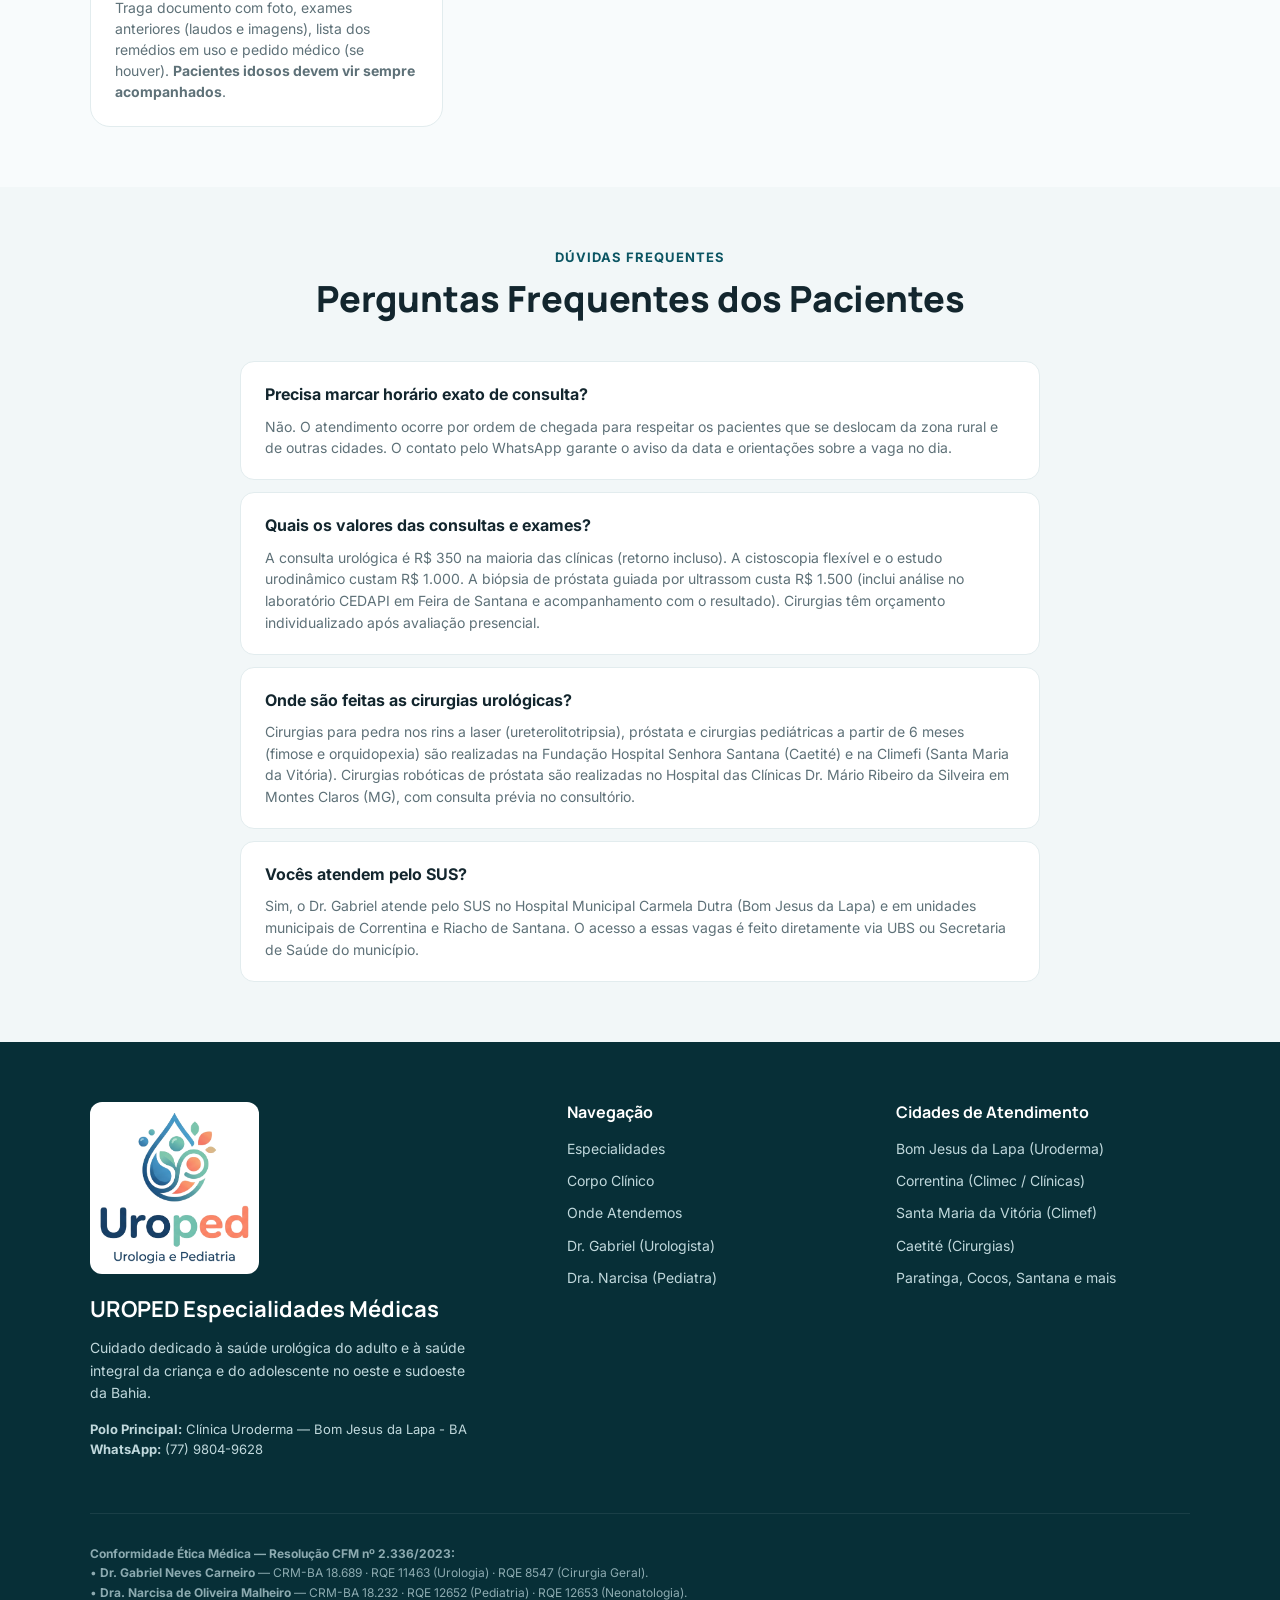
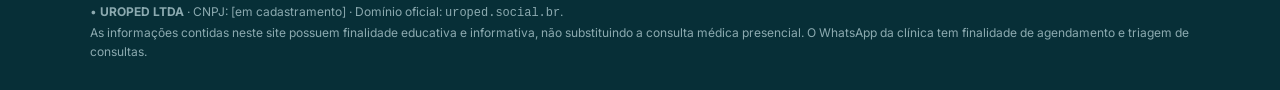
==== commit 4651800a: "Logo da Uroped 2x maior" ====
--- a/index.html
+++ b/index.html
@@ -505,7 +505,7 @@
     <div class="container">
       <div class="footer-top-grid">
         <div class="footer-brand">
-          <img src="logos/uroped-logo-transparente.png" alt="Uroped Logo" style="height: 86px; border-radius: 12px; margin-bottom: 16px; background: #fff; padding: 6px; display: inline-block;">
+          <img src="logos/uroped-logo-transparente.png" alt="Uroped Logo" style="height: 172px; border-radius: 12px; margin-bottom: 16px; background: #fff; padding: 6px; display: inline-block;">
           <h3>UROPED Especialidades Médicas</h3>
           <p>
             Cuidado dedicado à saúde urológica do adulto e à saúde integral da criança e do adolescente no oeste e sudoeste da Bahia.
--- a/css/style.css
+++ b/css/style.css
@@ -136,7 +136,7 @@
   display: flex;
   justify-content: space-between;
   align-items: center;
-  min-height: 94px;
+  min-height: 170px;
   padding: 10px 0;
 }
 
@@ -148,7 +148,7 @@
 }
 
 .brand-logo-img {
-  height: 76px;
+  height: 152px;
   width: auto;
   max-width: 100%;
   object-fit: contain;
@@ -163,11 +163,11 @@
 
 @media (max-width: 600px) {
   .nav-content {
-    min-height: 80px;
+    min-height: 140px;
     padding: 8px 0;
   }
   .brand-logo-img {
-    height: 62px;
+    height: 124px;
   }
 }
 
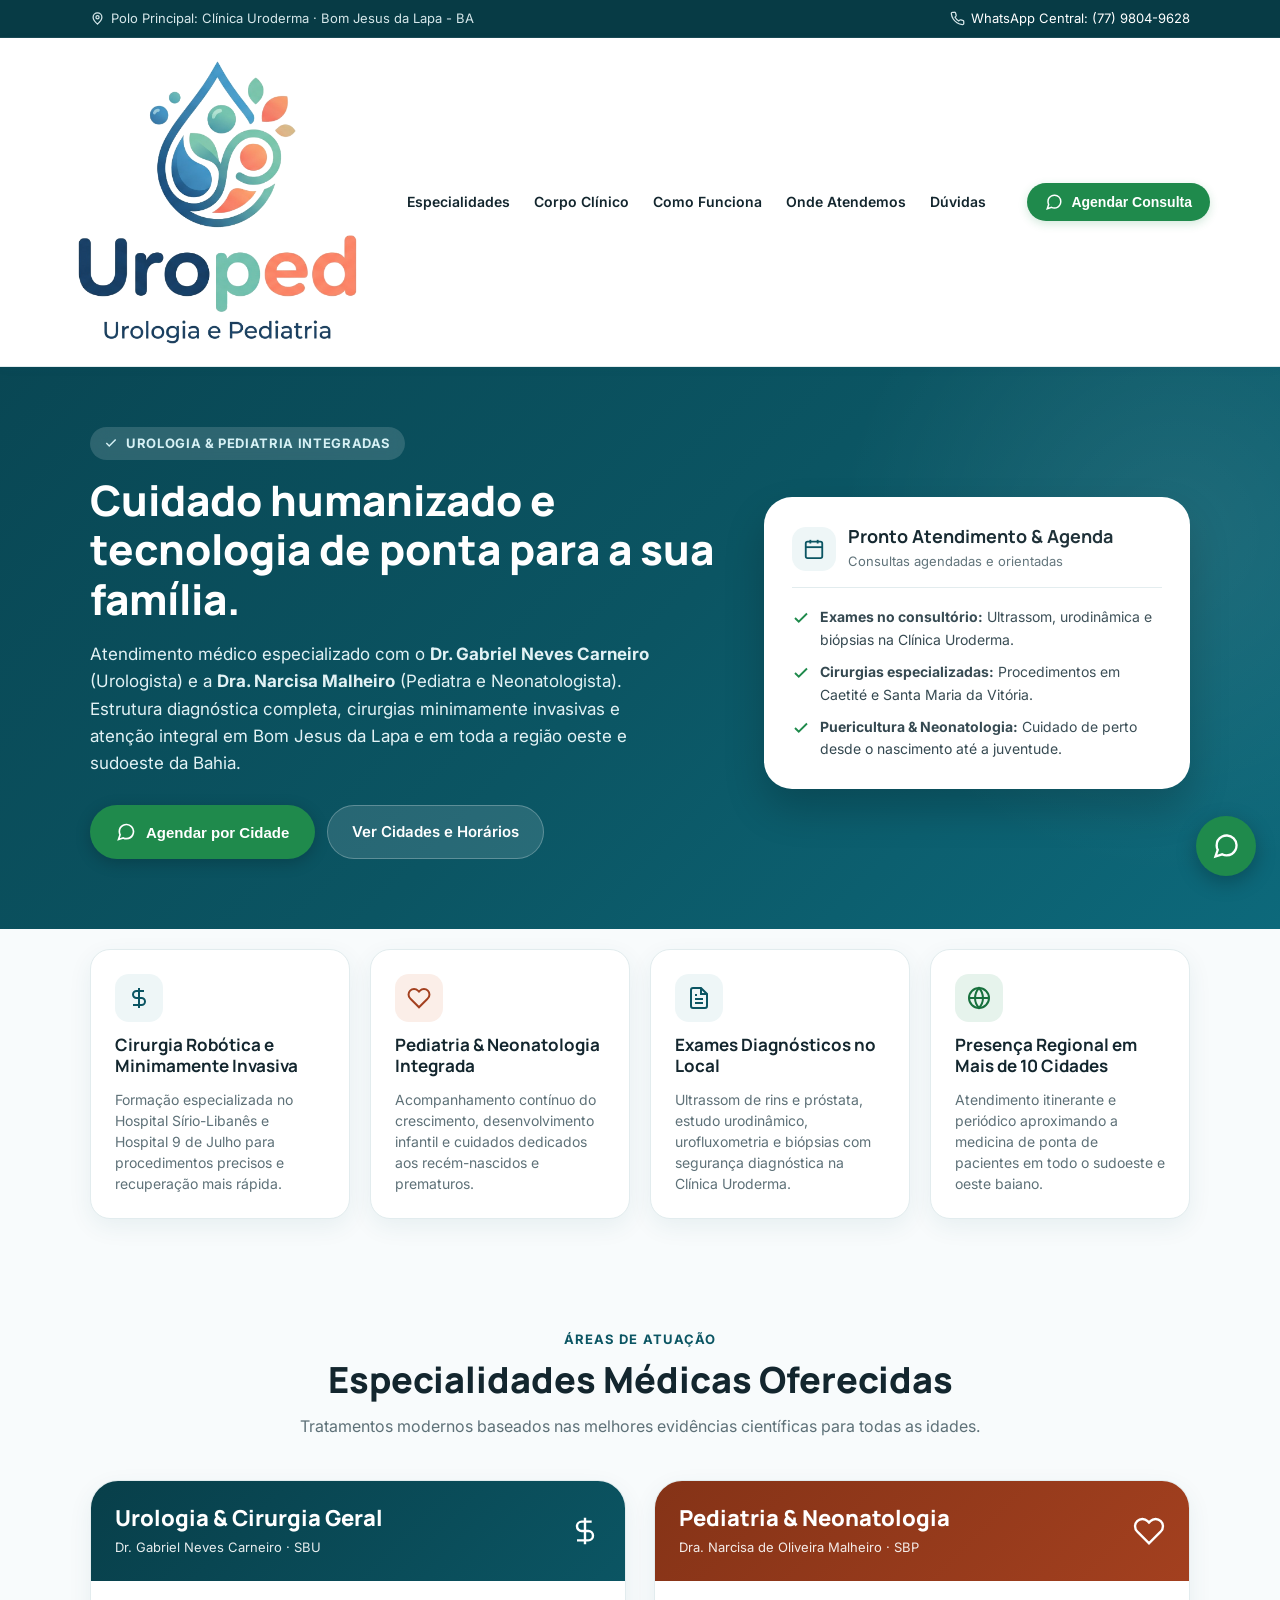
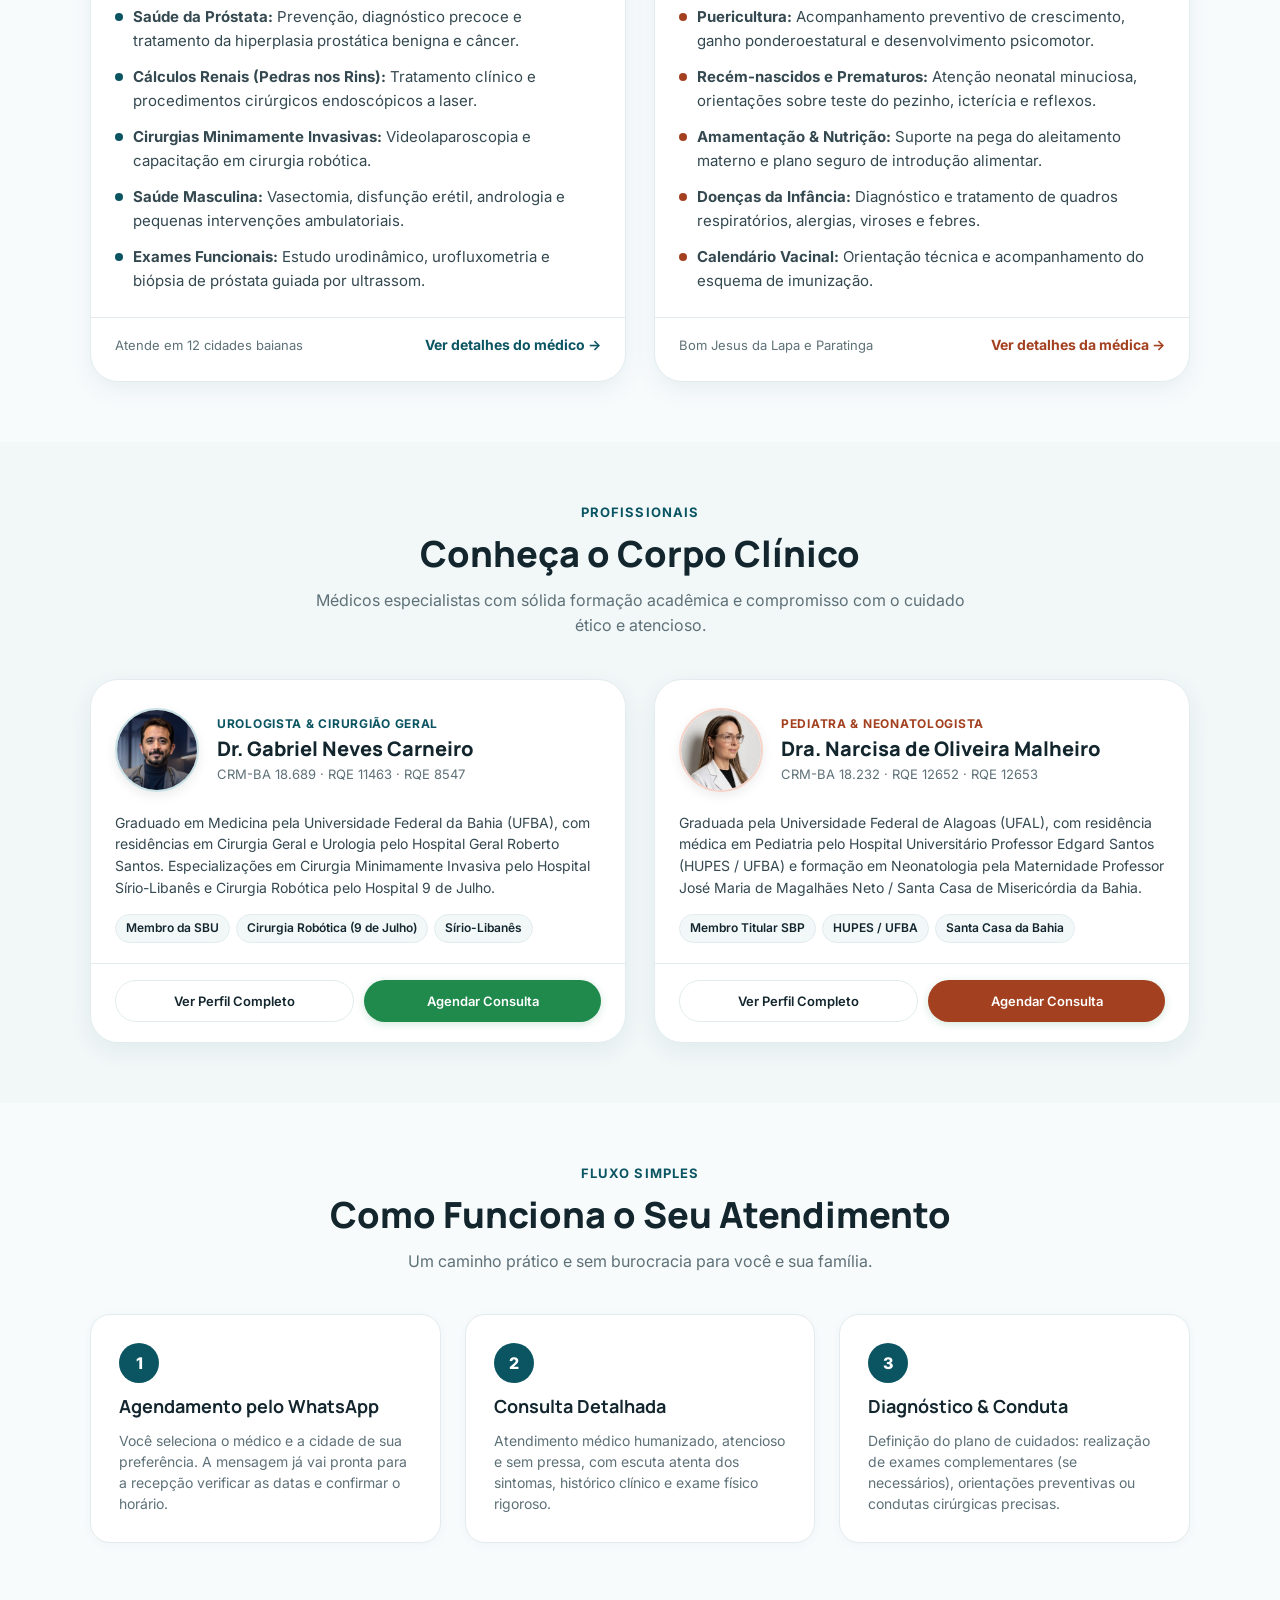
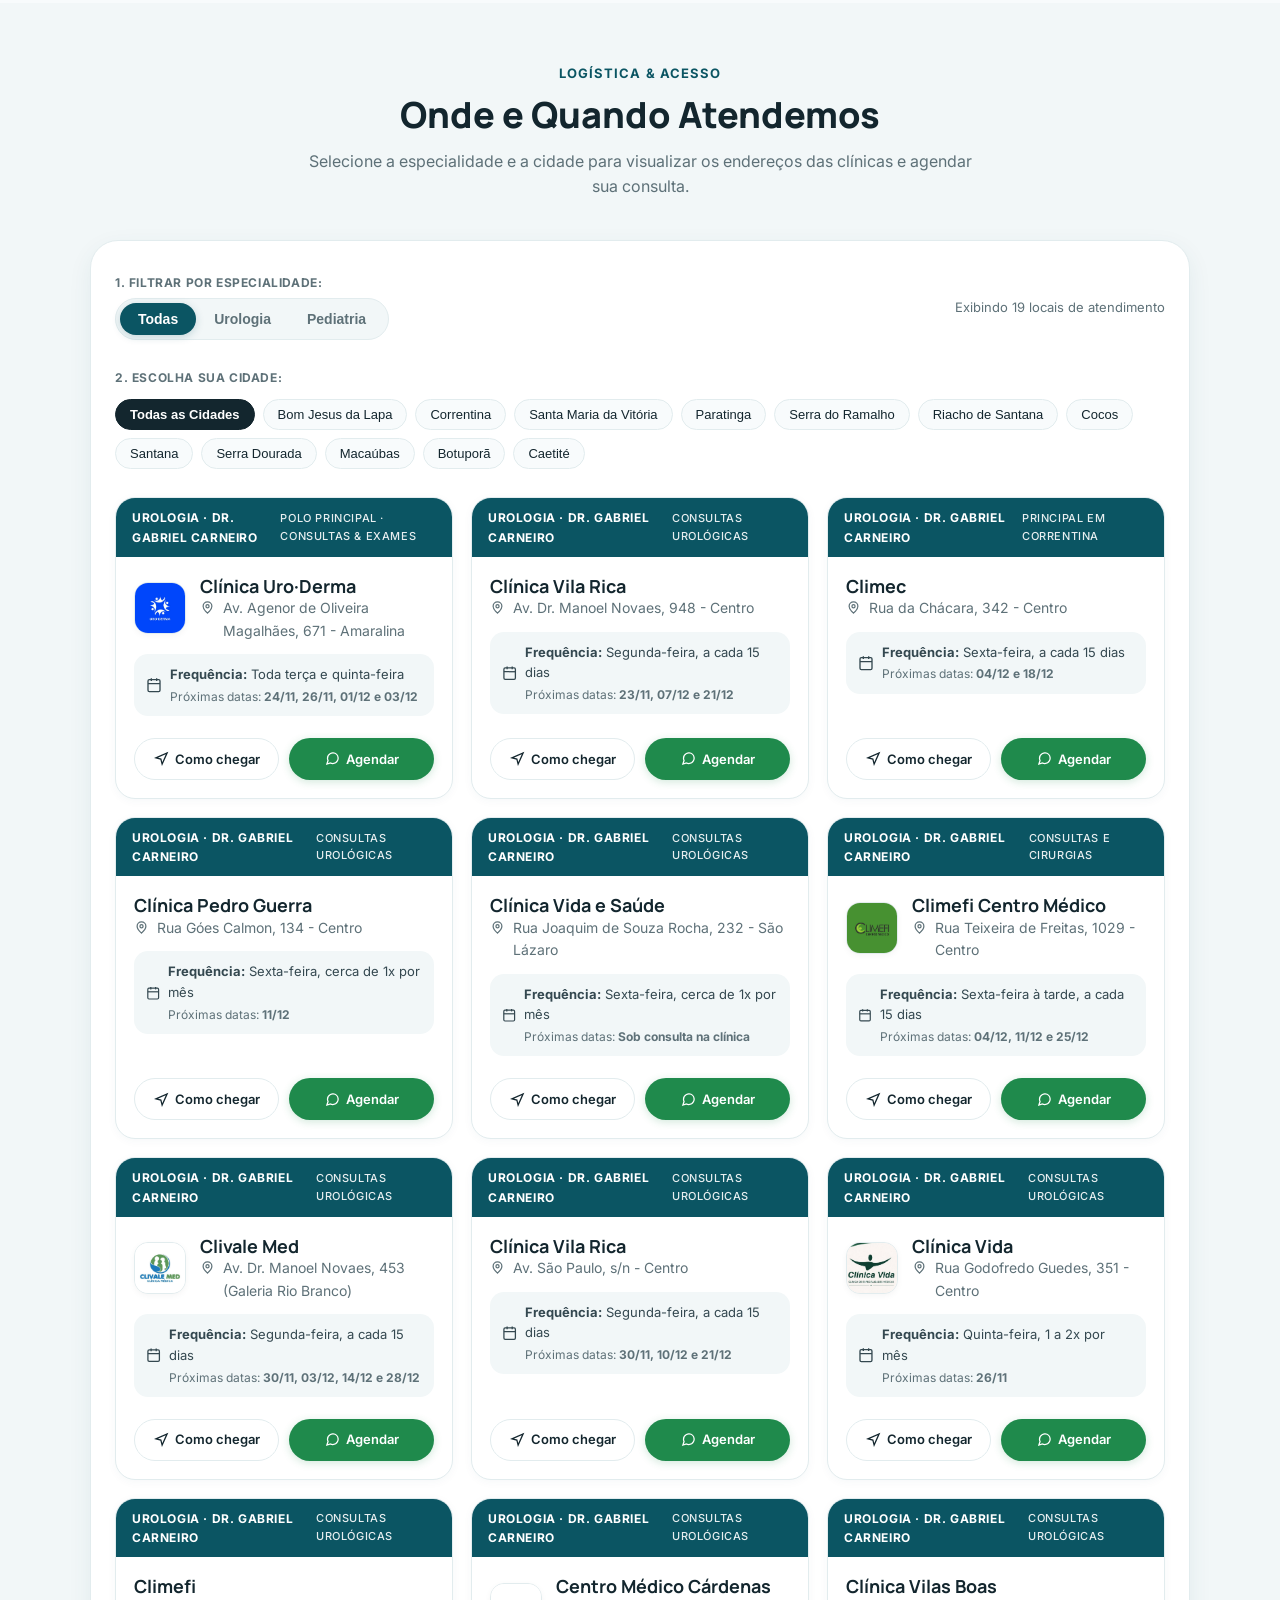
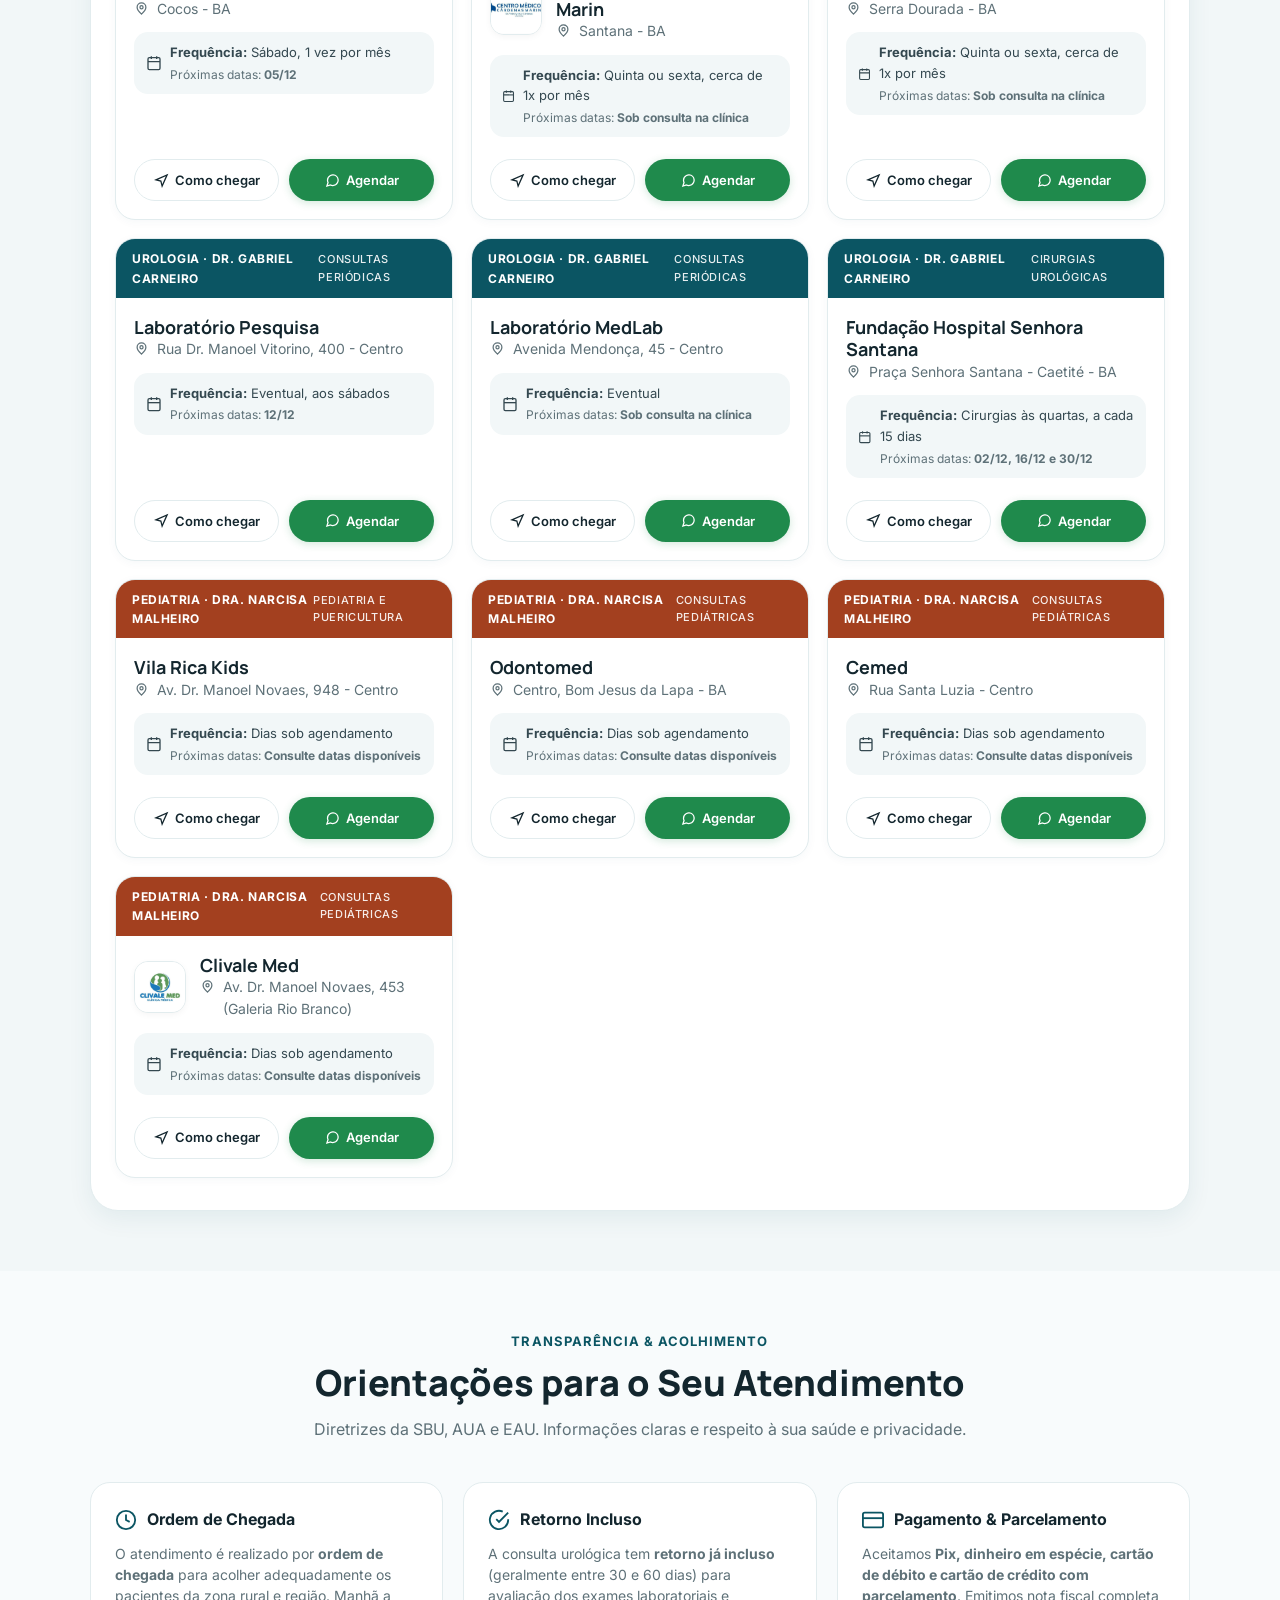
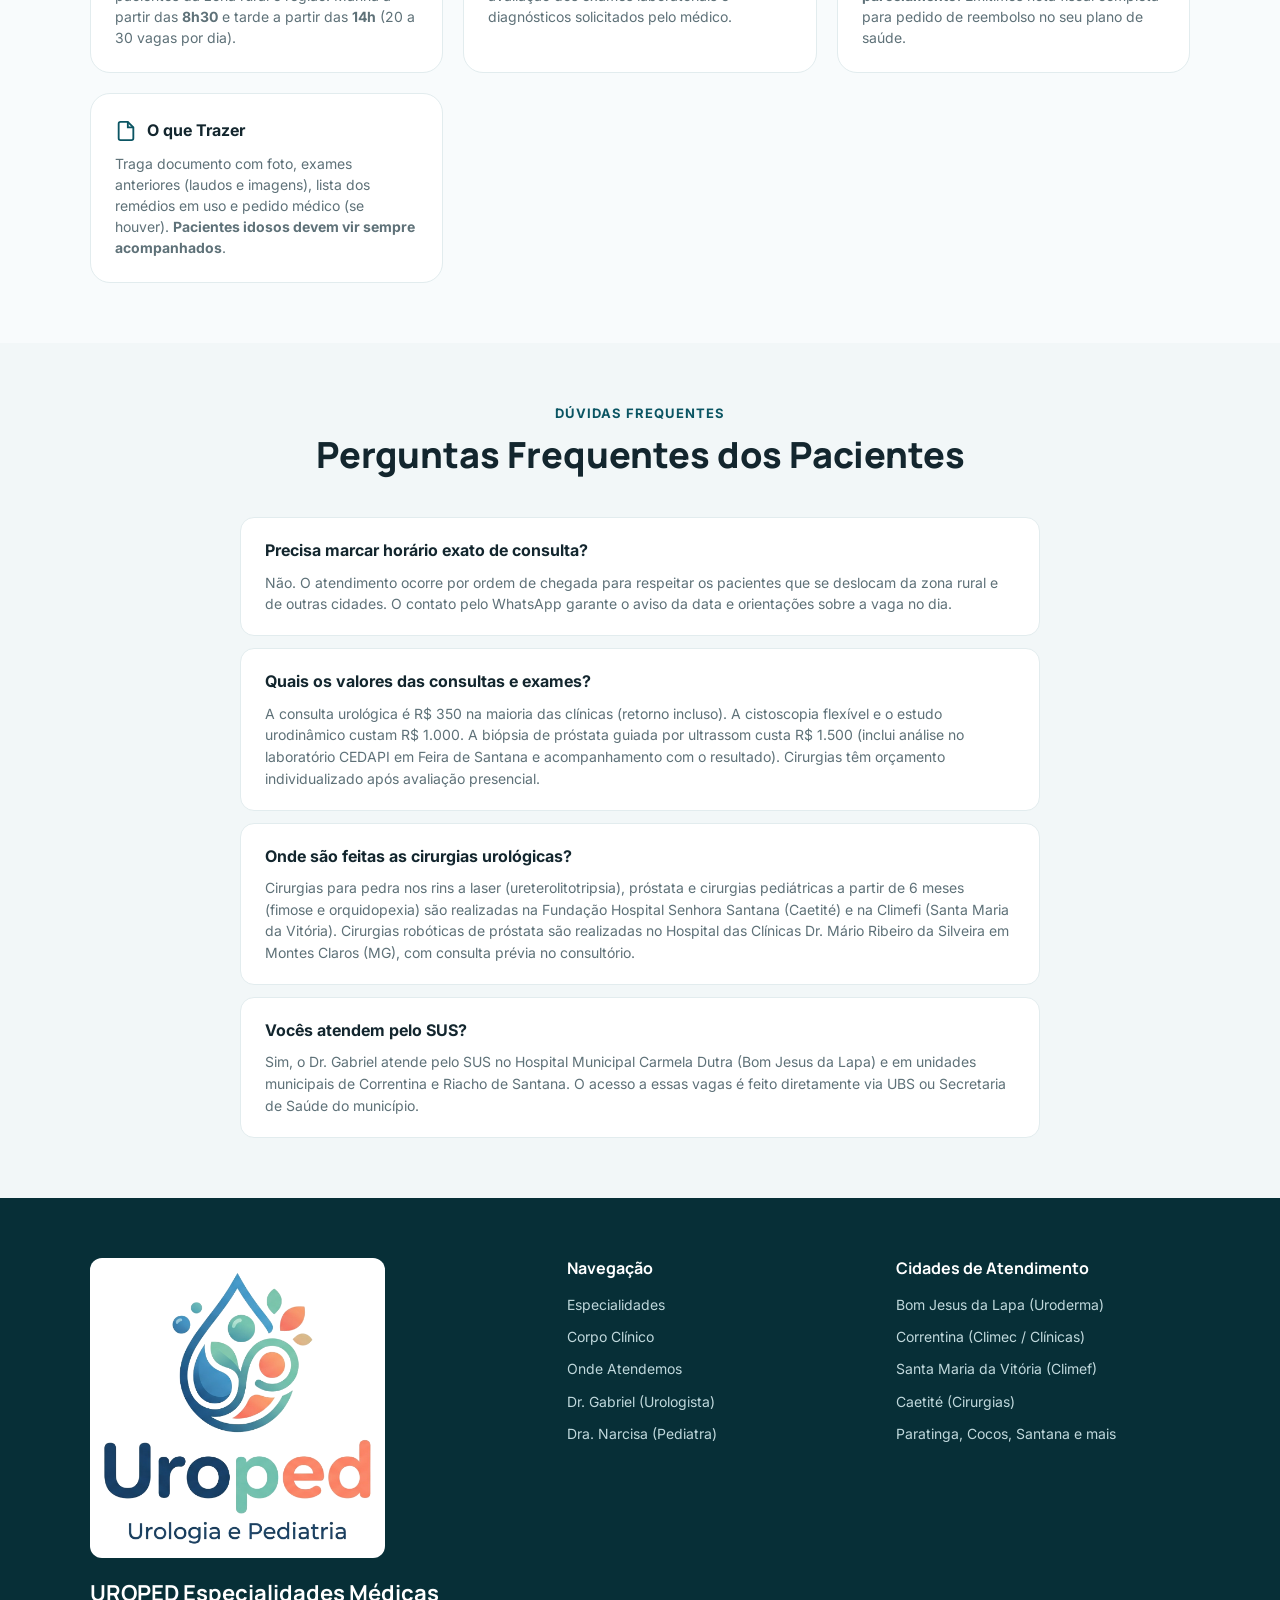
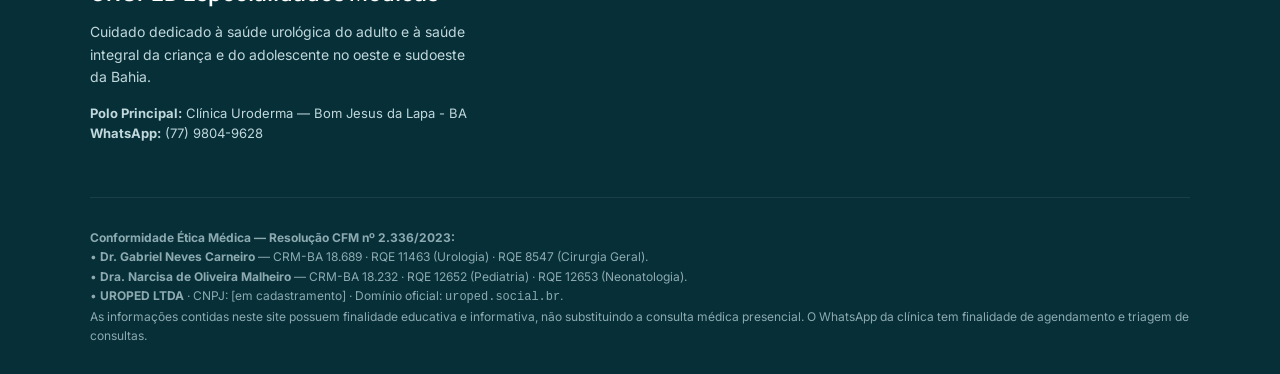
==== commit 12bd8399: "Aumenta a logo da Uroped em 100% no header e rodapé (300px desktop, 200px mobile)" ====
--- a/index.html
+++ b/index.html
@@ -505,7 +505,7 @@
     <div class="container">
       <div class="footer-top-grid">
         <div class="footer-brand">
-          <img src="logos/uroped-logo-transparente.png" alt="Uroped Logo" style="height: 172px; border-radius: 12px; margin-bottom: 16px; background: #fff; padding: 6px; display: inline-block;">
+          <img src="logos/uroped-logo-transparente.png" alt="Uroped Logo" style="height: 300px; border-radius: 12px; margin-bottom: 16px; background: #fff; padding: 6px; display: inline-block;">
           <h3>UROPED Especialidades Médicas</h3>
           <p>
             Cuidado dedicado à saúde urológica do adulto e à saúde integral da criança e do adolescente no oeste e sudoeste da Bahia.
--- a/css/style.css
+++ b/css/style.css
@@ -136,8 +136,8 @@
   display: flex;
   justify-content: space-between;
   align-items: center;
-  min-height: 170px;
-  padding: 10px 0;
+  min-height: 320px;
+  padding: 14px 0;
 }
 
 .brand-logo {
@@ -148,7 +148,7 @@
 }
 
 .brand-logo-img {
-  height: 152px;
+  height: 300px;
   width: auto;
   max-width: 100%;
   object-fit: contain;
@@ -161,13 +161,23 @@
   transform: scale(1.02);
 }
 
+@media (max-width: 860px) {
+  .nav-content {
+    min-height: 260px;
+    padding: 12px 0;
+  }
+  .brand-logo-img {
+    height: 240px;
+  }
+}
+
 @media (max-width: 600px) {
   .nav-content {
-    min-height: 140px;
-    padding: 8px 0;
+    min-height: 220px;
+    padding: 10px 0;
   }
   .brand-logo-img {
-    height: 124px;
+    height: 200px;
   }
 }
 
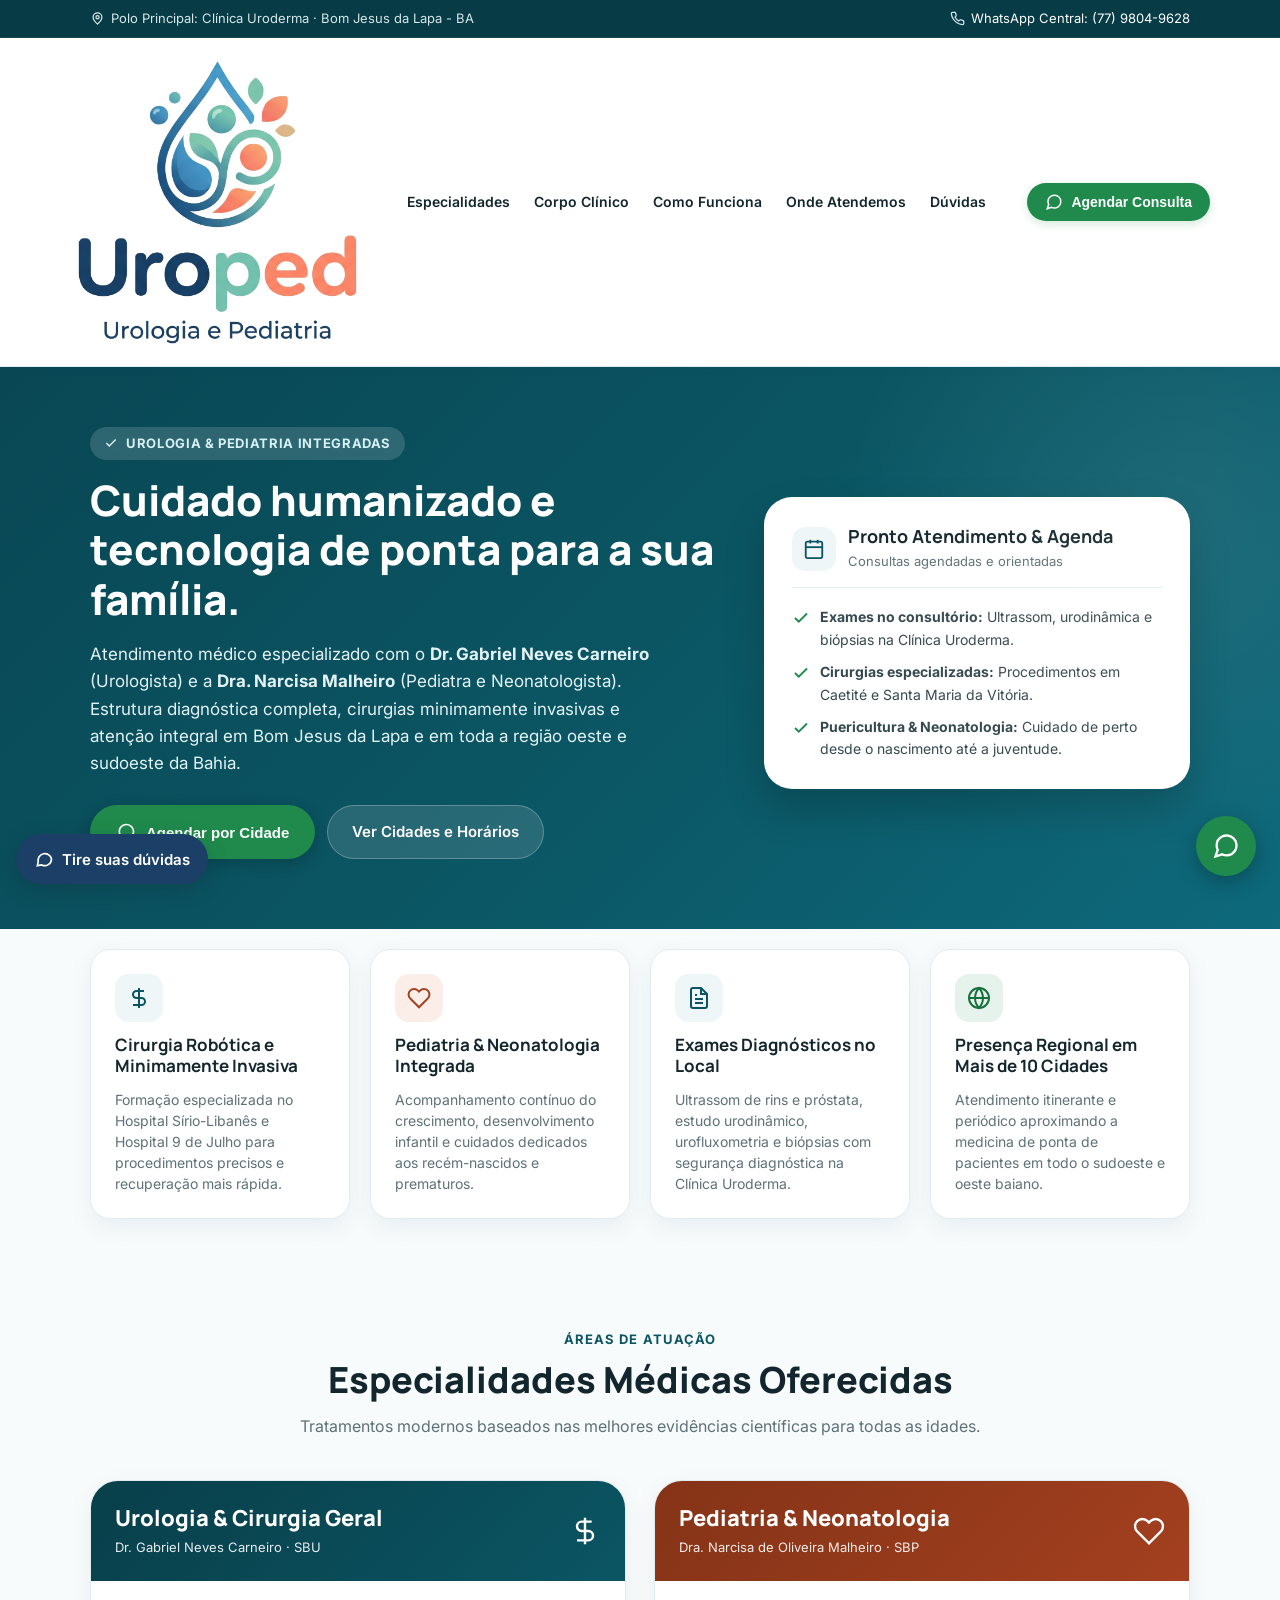
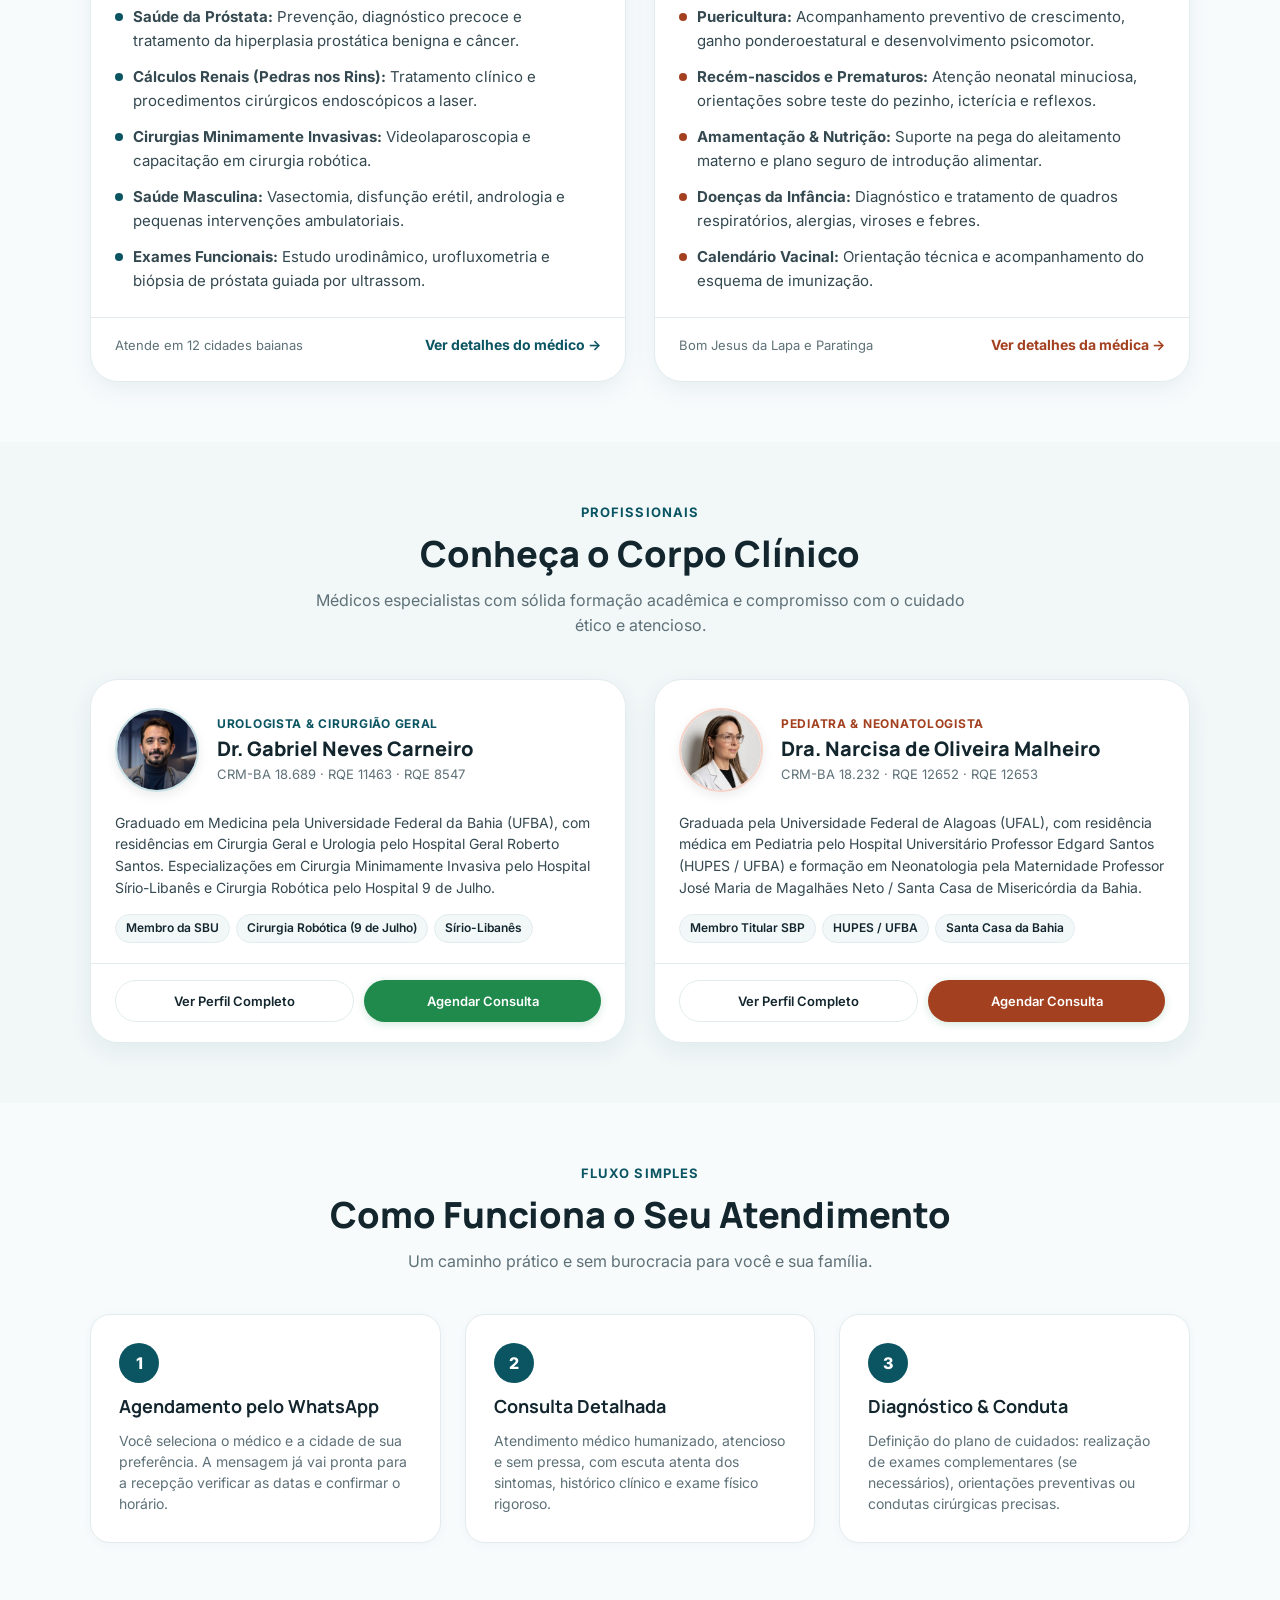
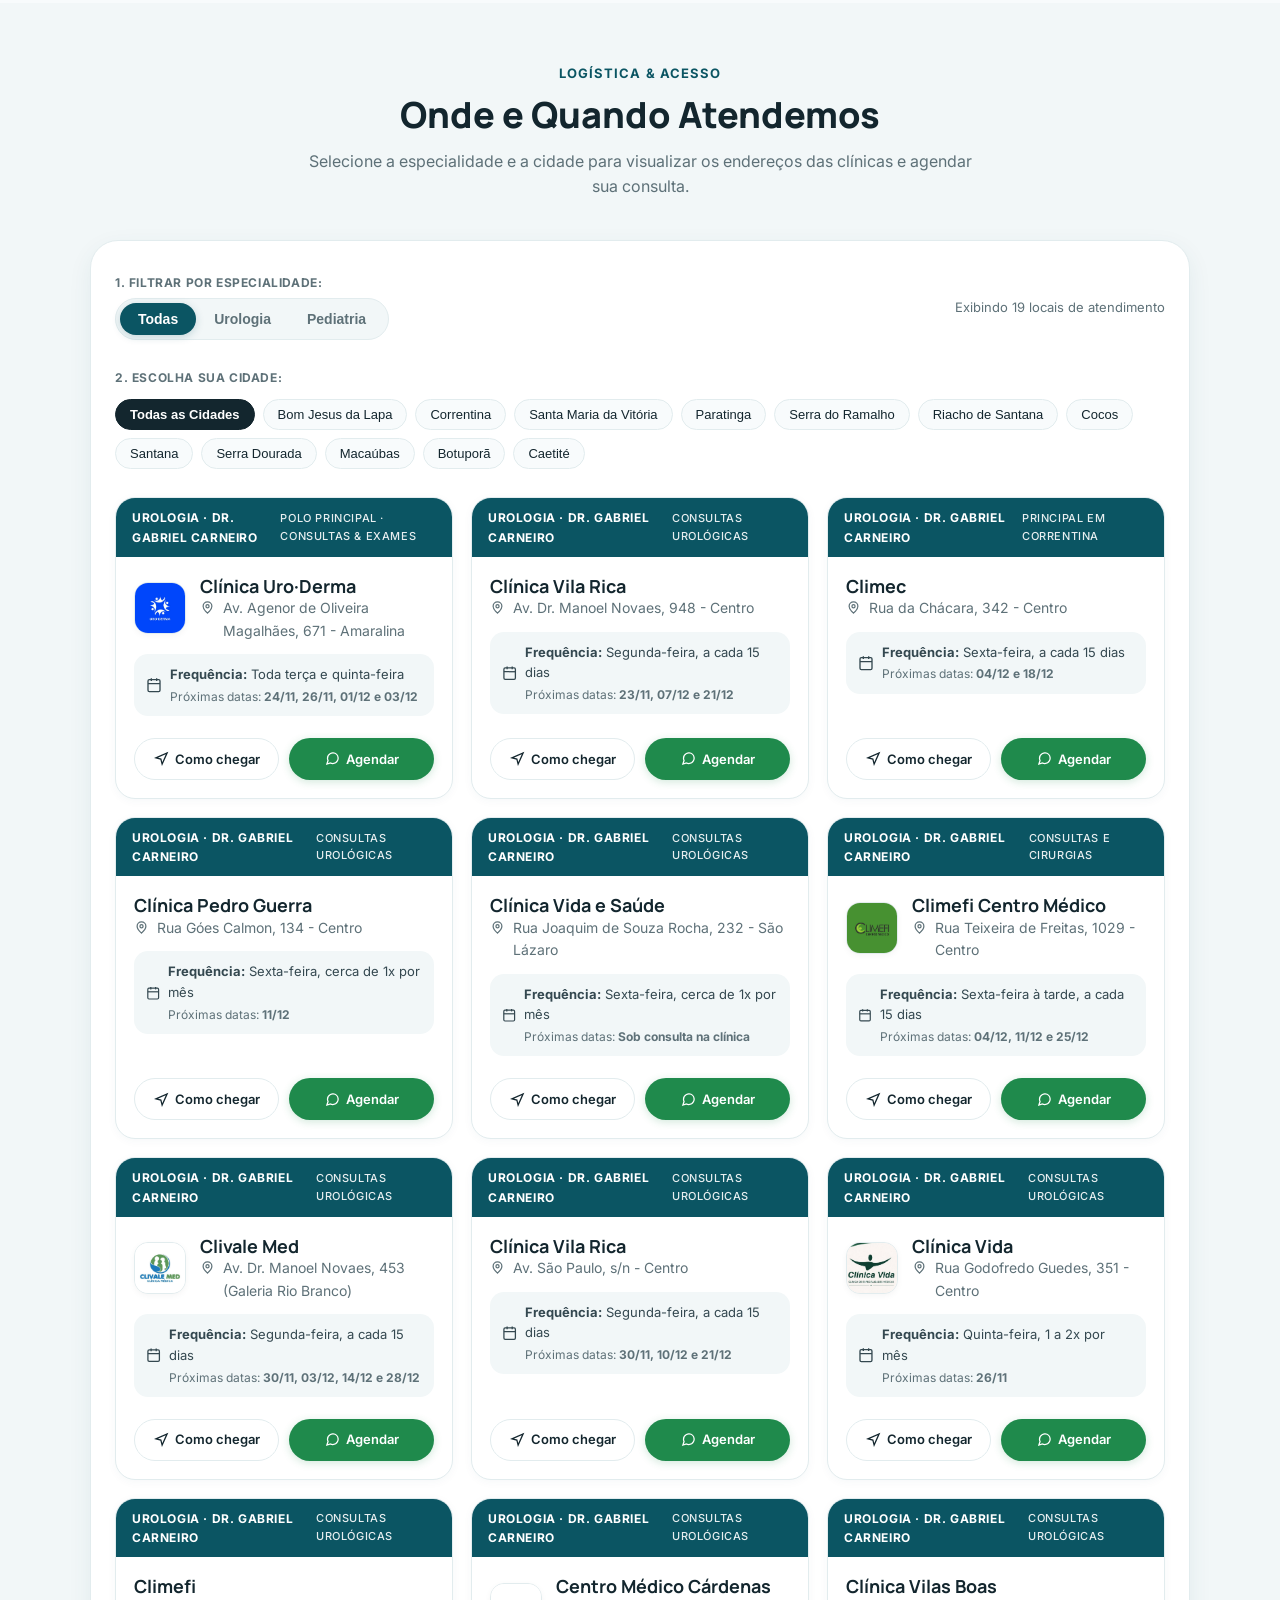
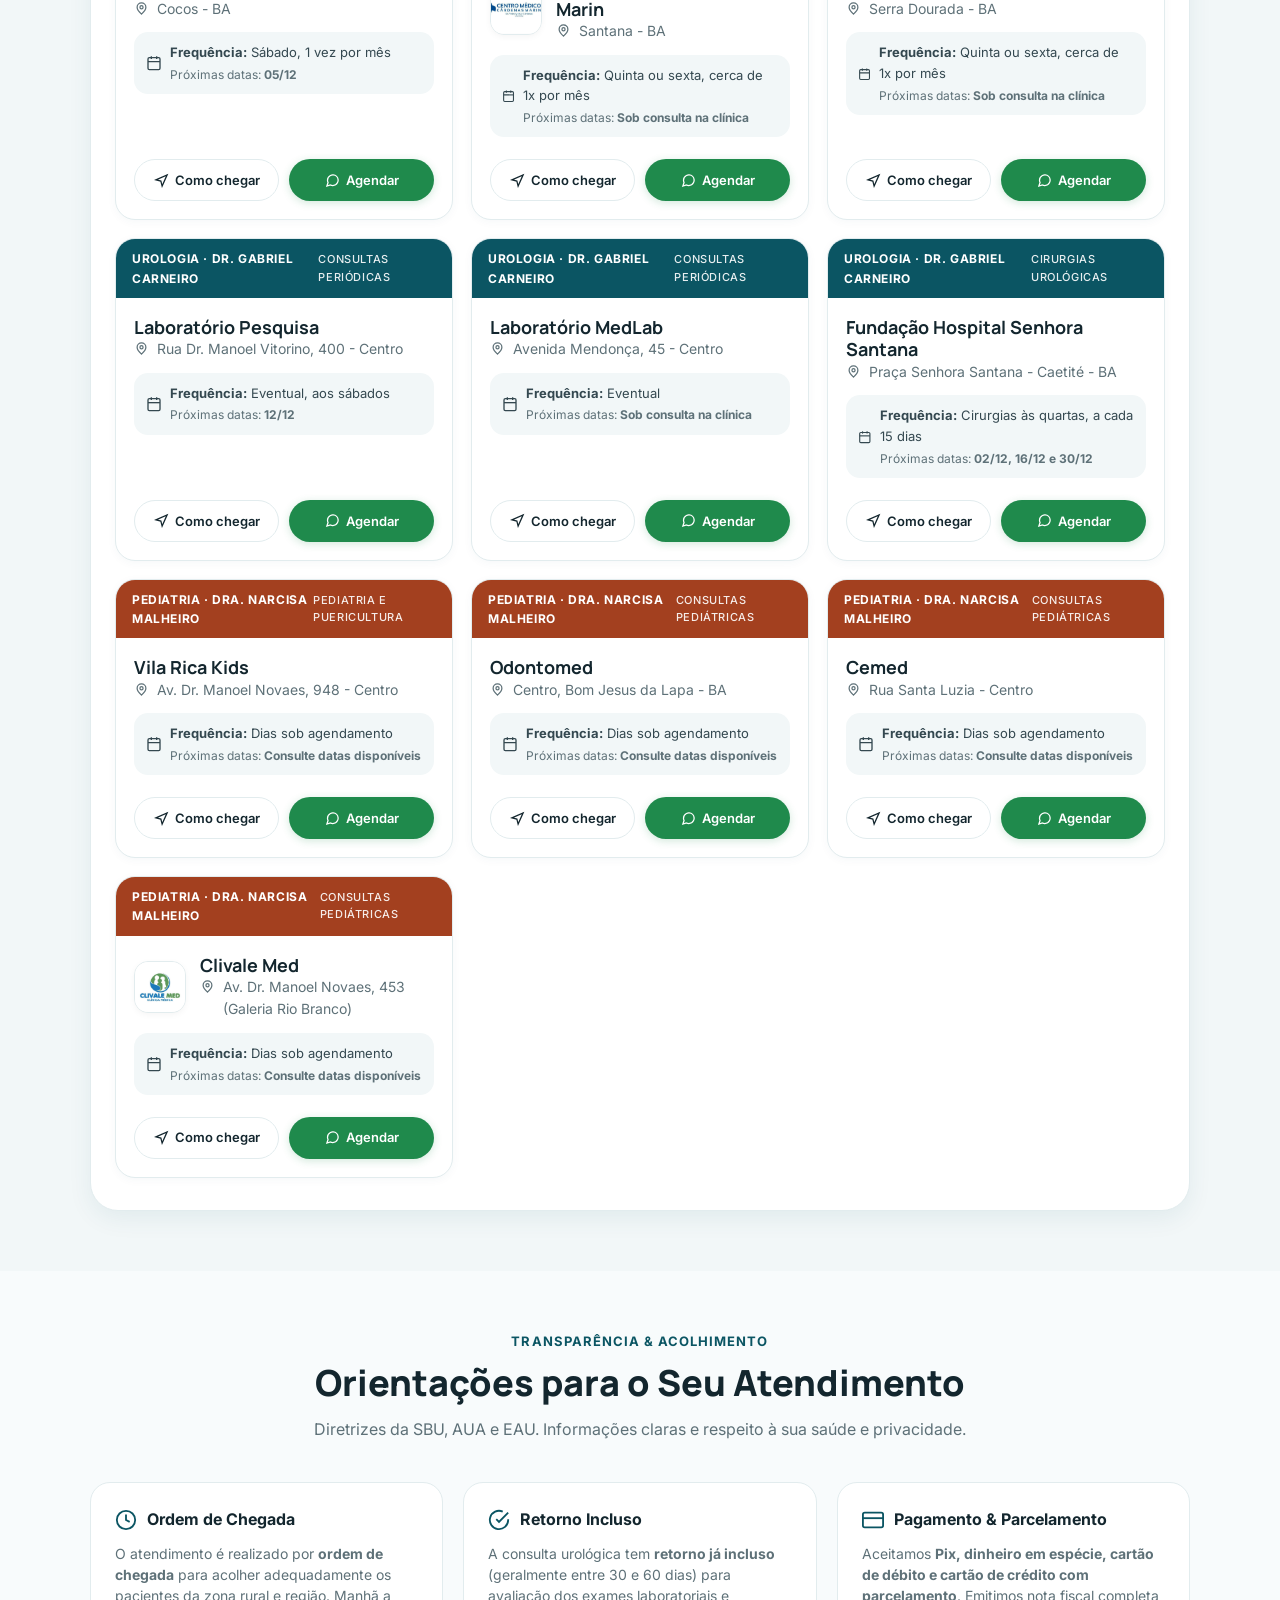
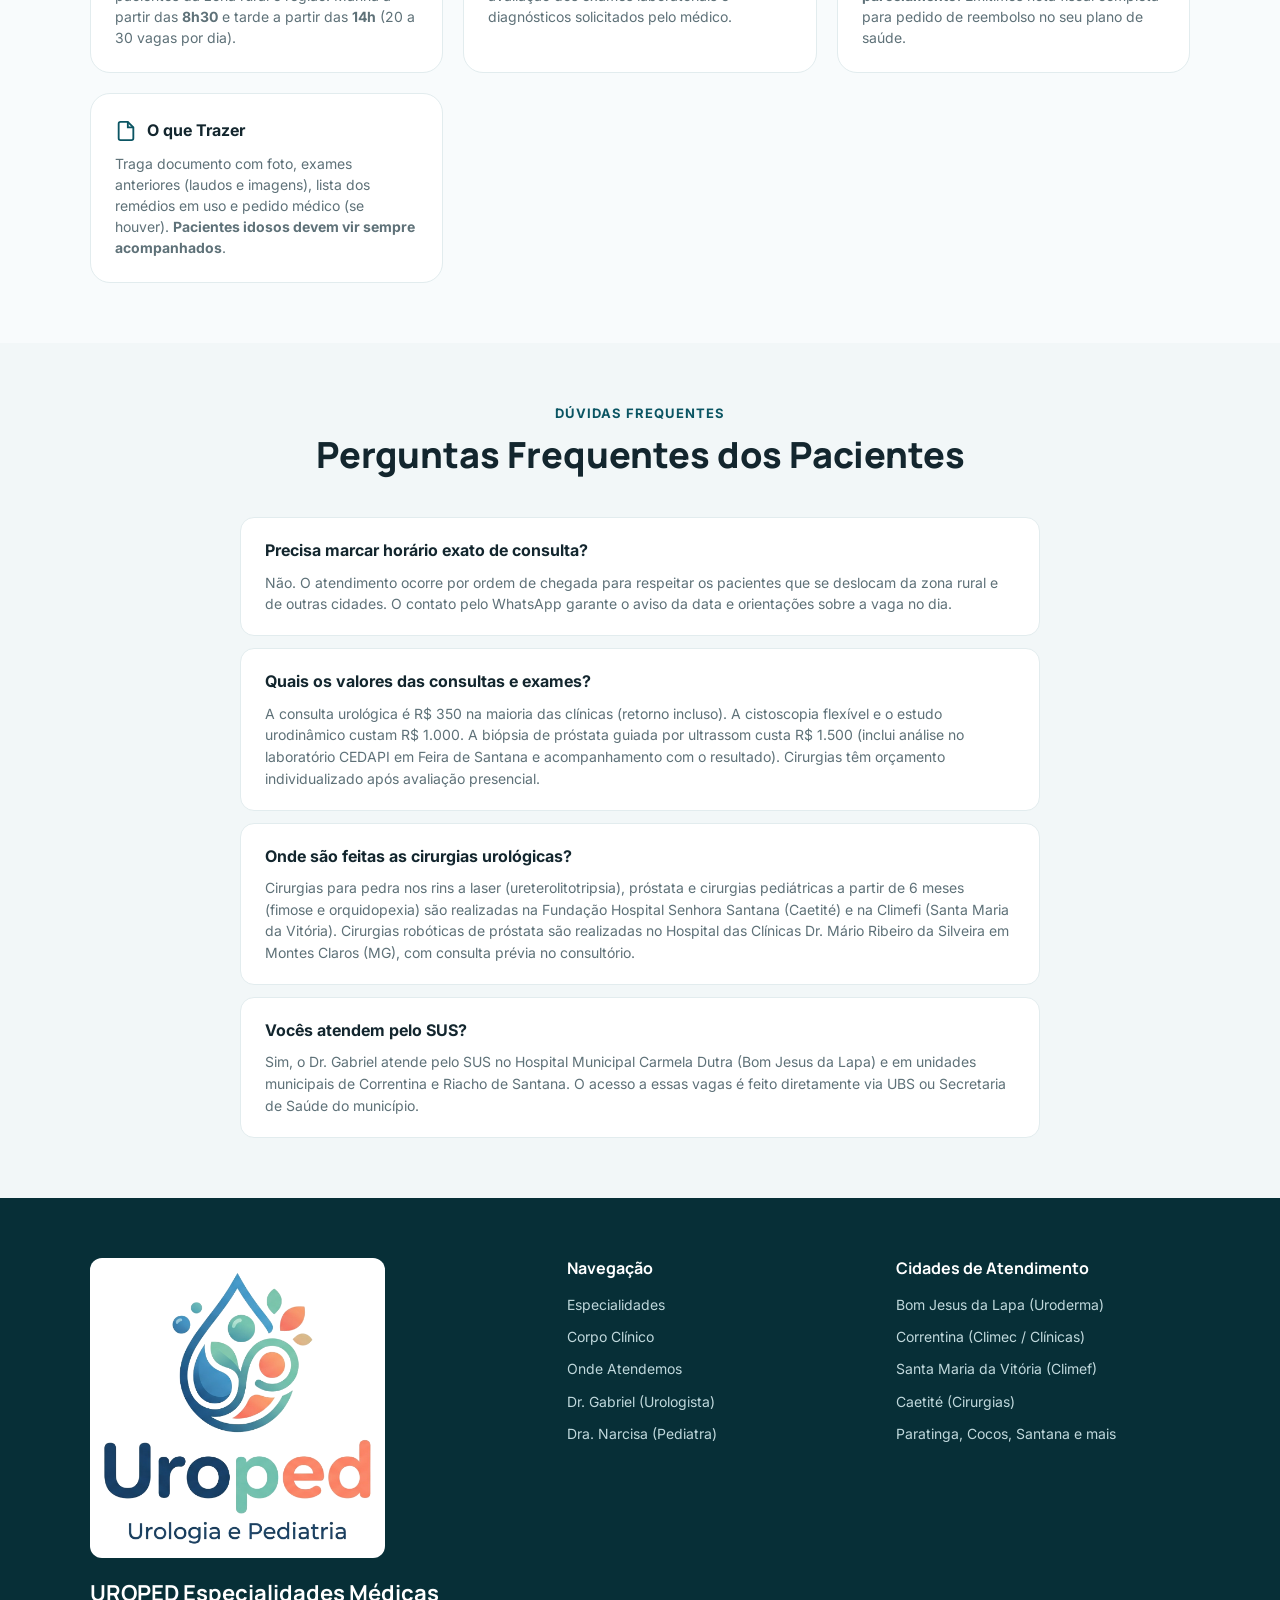
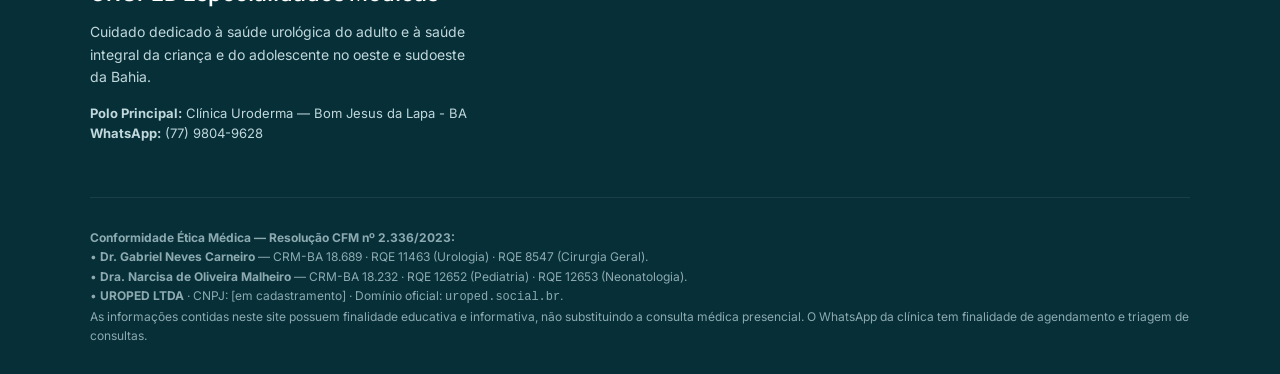
==== commit c1409608: "Assistente virtual Uroped" ====
--- a/index.html
+++ b/index.html
@@ -9,6 +9,7 @@
   <link rel="preconnect" href="https://fonts.gstatic.com" crossorigin>
   <link href="https://fonts.googleapis.com/css2?family=Inter:wght@400;500;600;700&family=Manrope:wght@600;700;800&display=swap" rel="stylesheet">
   <link rel="stylesheet" href="css/style.css">
+  <link rel="stylesheet" href="css/assistente.css">
 </head>
 <body>
 
@@ -1137,5 +1138,6 @@
 });
 </script>
 
+  <script src="js/assistente.js" defer></script>
 </body>
 </html>
--- a/css/assistente.css
+++ b/css/assistente.css
@@ -0,0 +1,25 @@
+/* Assistente virtual Uroped — cores da logo */
+.ia-root{--ia-navy:#1B3F66;--ia-mint:#72C2AA;--ia-ink:#13262E;--ia-mute:#4A5C63;--ia-line:#E3EBEC;--ia-bg:#F4F7F7;font-family:Inter,system-ui,sans-serif}
+.ia-abrir{position:fixed;left:16px;bottom:16px;z-index:1200;display:flex;align-items:center;gap:8px;min-height:50px;padding:0 18px;border:0;border-radius:25px;background:var(--ia-navy);color:#fff;font:600 15px Inter,sans-serif;box-shadow:0 6px 20px rgba(19,38,46,.25);cursor:pointer}
+.ia-abrir:focus-visible,.ia-painel button:focus-visible,.ia-painel input:focus-visible{outline:3px solid #418BBC;outline-offset:2px}
+.ia-painel{position:fixed;left:16px;bottom:78px;z-index:1200;width:min(380px,calc(100vw - 32px));height:min(560px,calc(100vh - 110px));display:flex;flex-direction:column;background:#fff;border:1px solid var(--ia-line);border-radius:20px;box-shadow:0 14px 40px rgba(19,38,46,.22);overflow:hidden}
+.ia-painel[hidden]{display:none}
+.ia-topo{display:flex;justify-content:space-between;align-items:center;gap:10px;padding:12px 14px;background:var(--ia-navy);color:#fff}
+.ia-topo strong{display:block;font:800 16px Manrope,Inter,sans-serif}
+.ia-topo small{font-size:12px;opacity:.85}
+.ia-fechar{width:40px;height:40px;border:0;border-radius:20px;background:rgba(255,255,255,.12);color:#fff;font-size:24px;line-height:1;cursor:pointer}
+.ia-msgs{flex:1;overflow-y:auto;padding:14px;display:flex;flex-direction:column;gap:10px;background:var(--ia-bg)}
+.ia-msg{max-width:88%;padding:10px 13px;border-radius:16px;font-size:15px;line-height:1.45;color:var(--ia-ink);overflow-wrap:anywhere}
+.ia-bot{align-self:flex-start;background:#fff;border:1px solid var(--ia-line);border-bottom-left-radius:4px}
+.ia-user{align-self:flex-end;background:#EAF6F2;border-bottom-right-radius:4px}
+.ia-msg a{display:inline-block;margin-top:4px;padding:6px 12px;border-radius:14px;background:#1F8A4C;color:#fff;font-weight:600;text-decoration:none}
+.ia-msg a[href*="google.com/maps"]{background:var(--ia-navy)}
+.ia-digitando{color:var(--ia-mute);font-style:italic}
+.ia-sug{display:flex;flex-wrap:wrap;gap:6px;padding:8px 12px;background:var(--ia-bg);border-top:1px solid var(--ia-line)}
+.ia-sug[hidden]{display:none}
+.ia-sug button{min-height:36px;padding:0 12px;border:1px solid var(--ia-line);border-radius:18px;background:#fff;color:var(--ia-ink);font:500 13px Inter,sans-serif;cursor:pointer}
+.ia-form{display:flex;gap:8px;padding:10px;border-top:1px solid var(--ia-line);background:#fff}
+.ia-form input{flex:1;min-width:0;min-height:44px;padding:0 12px;border:1px solid var(--ia-line);border-radius:22px;font:16px Inter,sans-serif;color:var(--ia-ink)}
+.ia-form button{min-height:44px;padding:0 16px;border:0;border-radius:22px;background:var(--ia-navy);color:#fff;font:600 14px Inter,sans-serif;cursor:pointer}
+.ia-sr{position:absolute;width:1px;height:1px;overflow:hidden;clip:rect(0 0 0 0)}
+@media(max-width:600px){.ia-abrir span{display:none}.ia-abrir{padding:0 15px}.ia-aberto .ia-abrir{display:none}.ia-painel{left:8px;right:8px;bottom:8px;width:auto;height:calc(100vh - 16px)}}
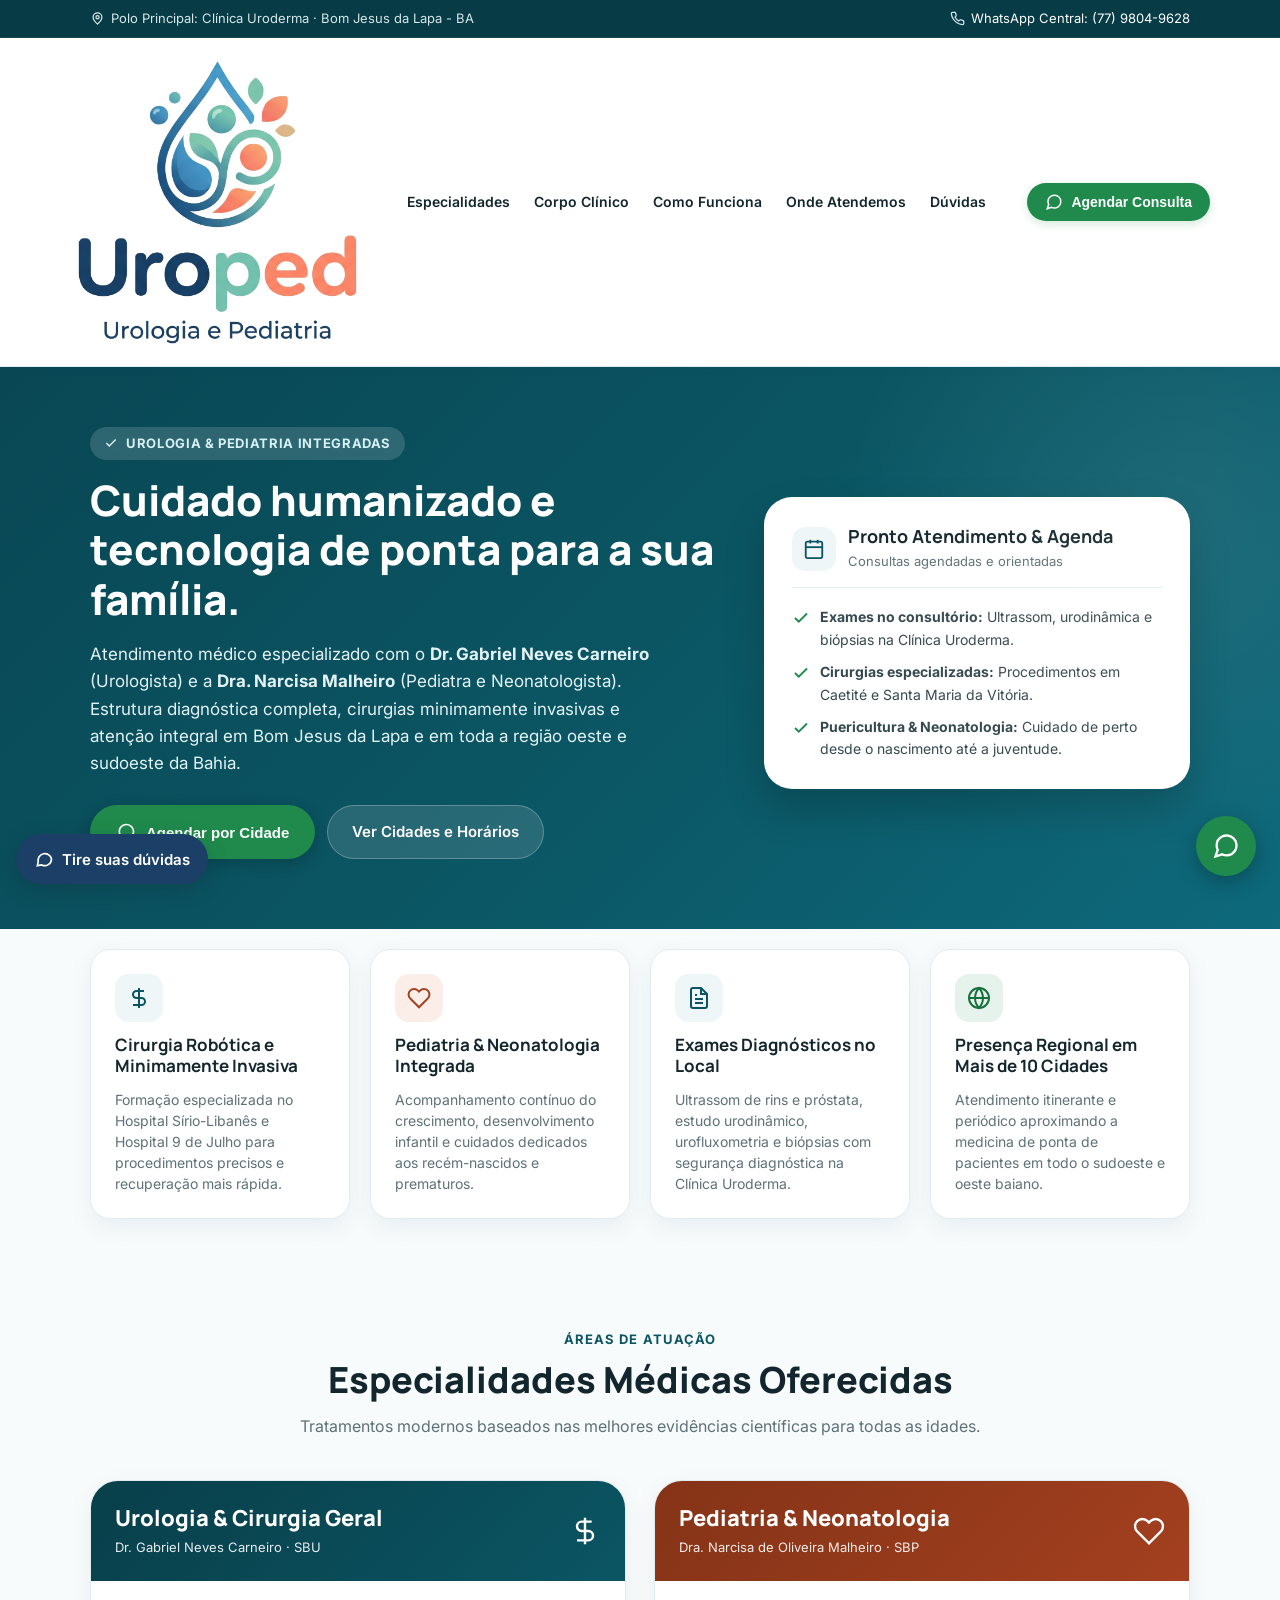
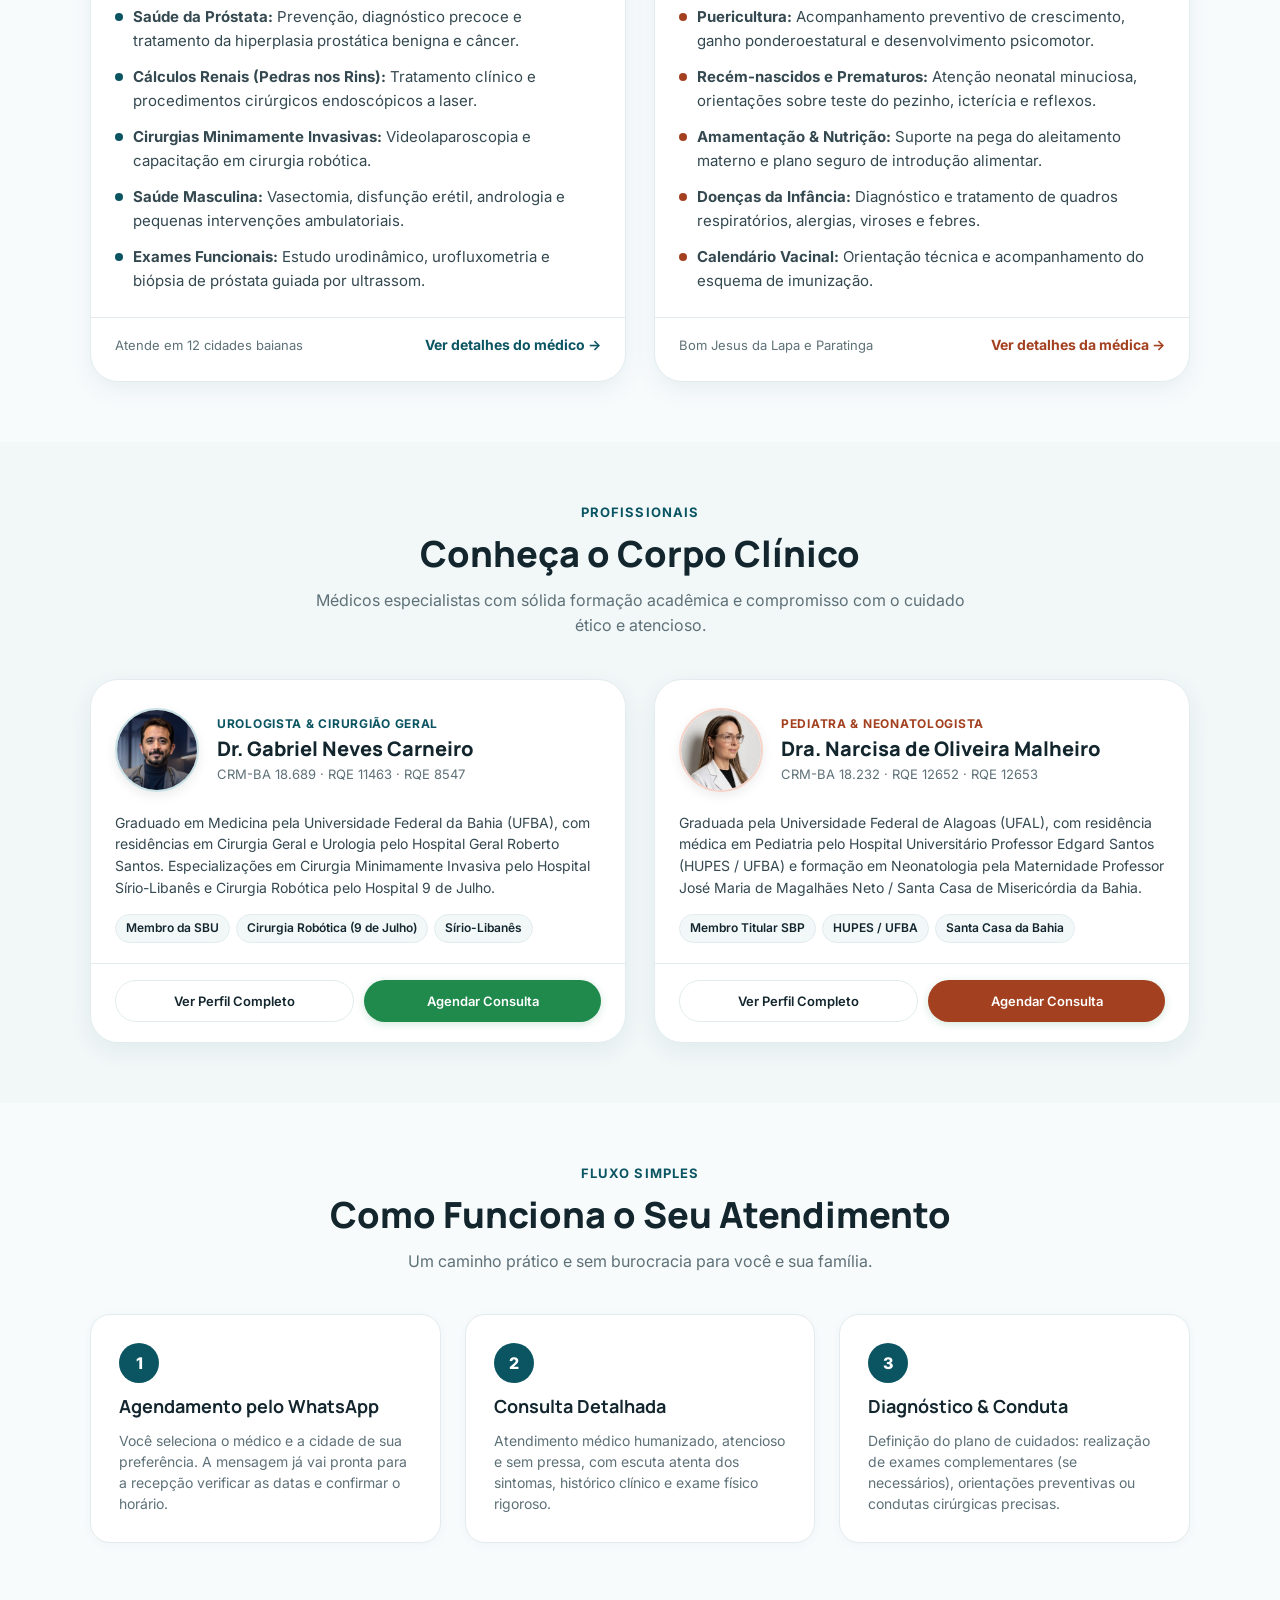
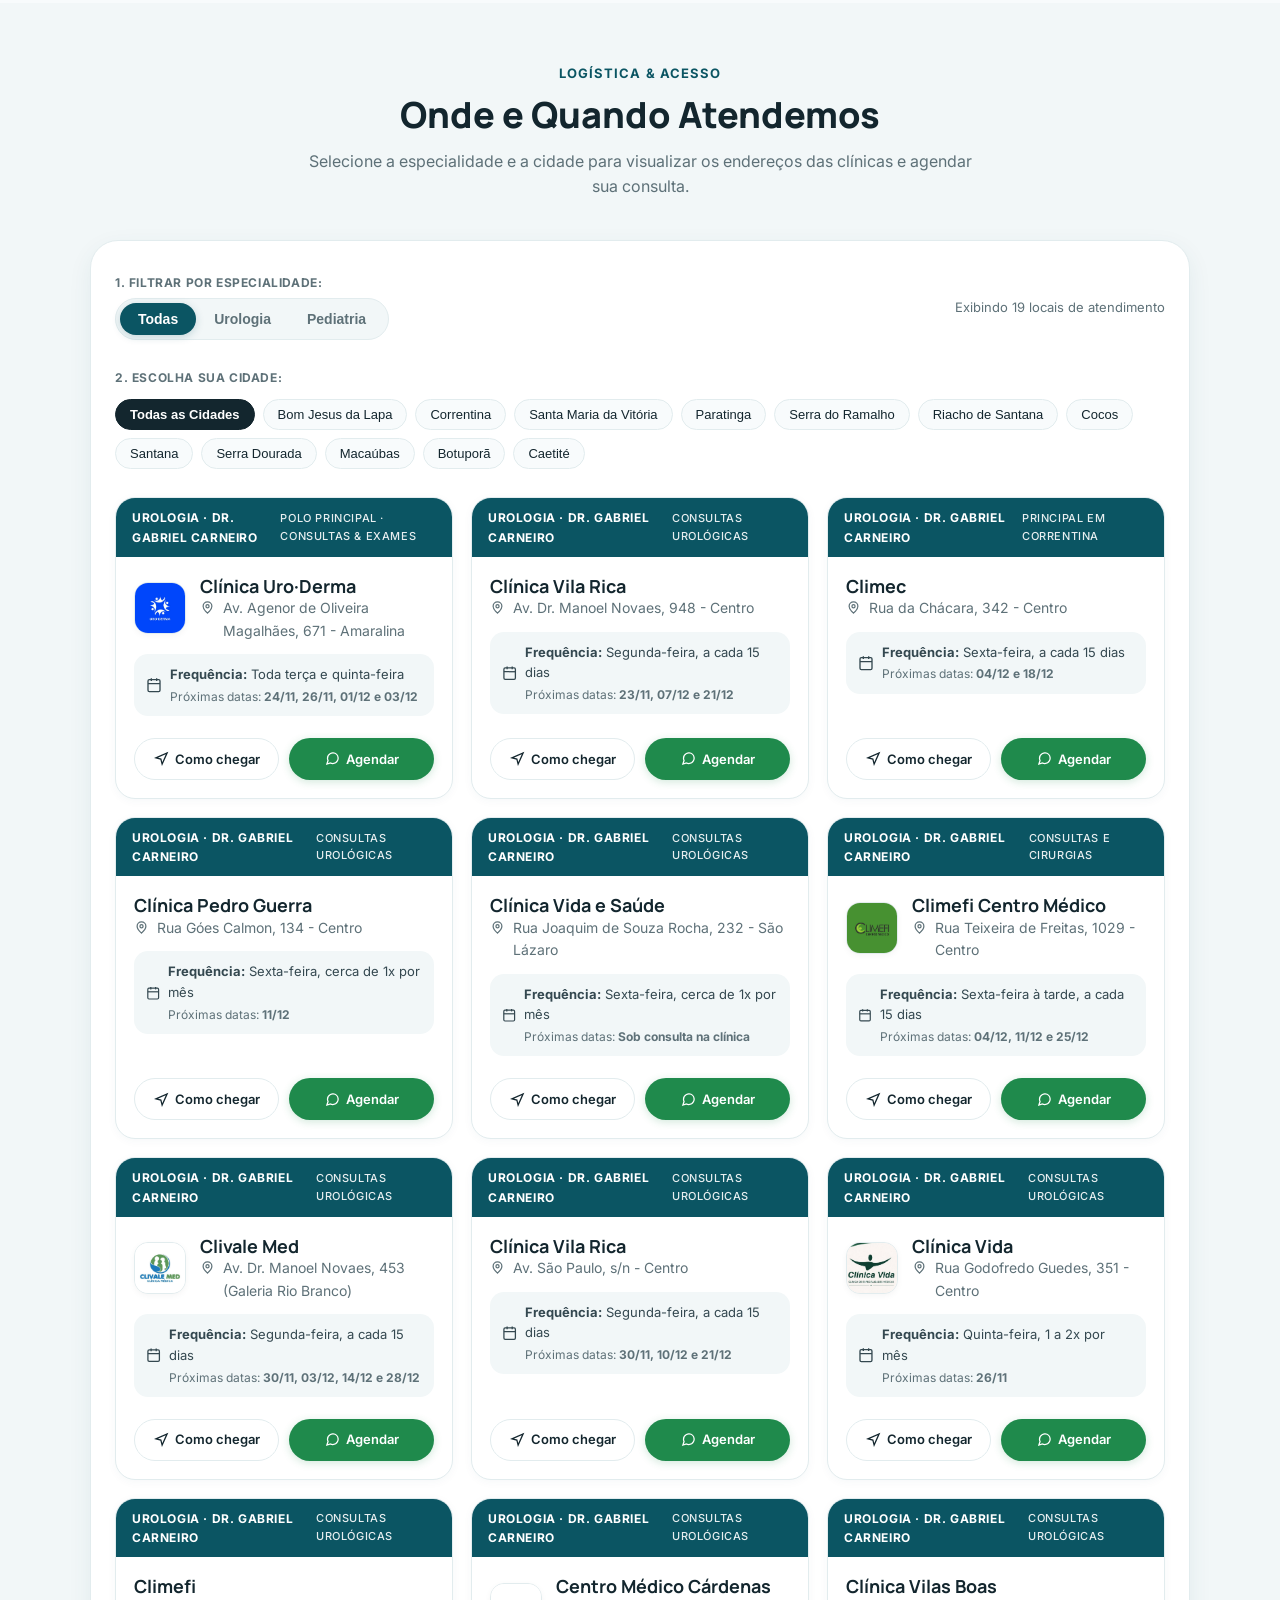
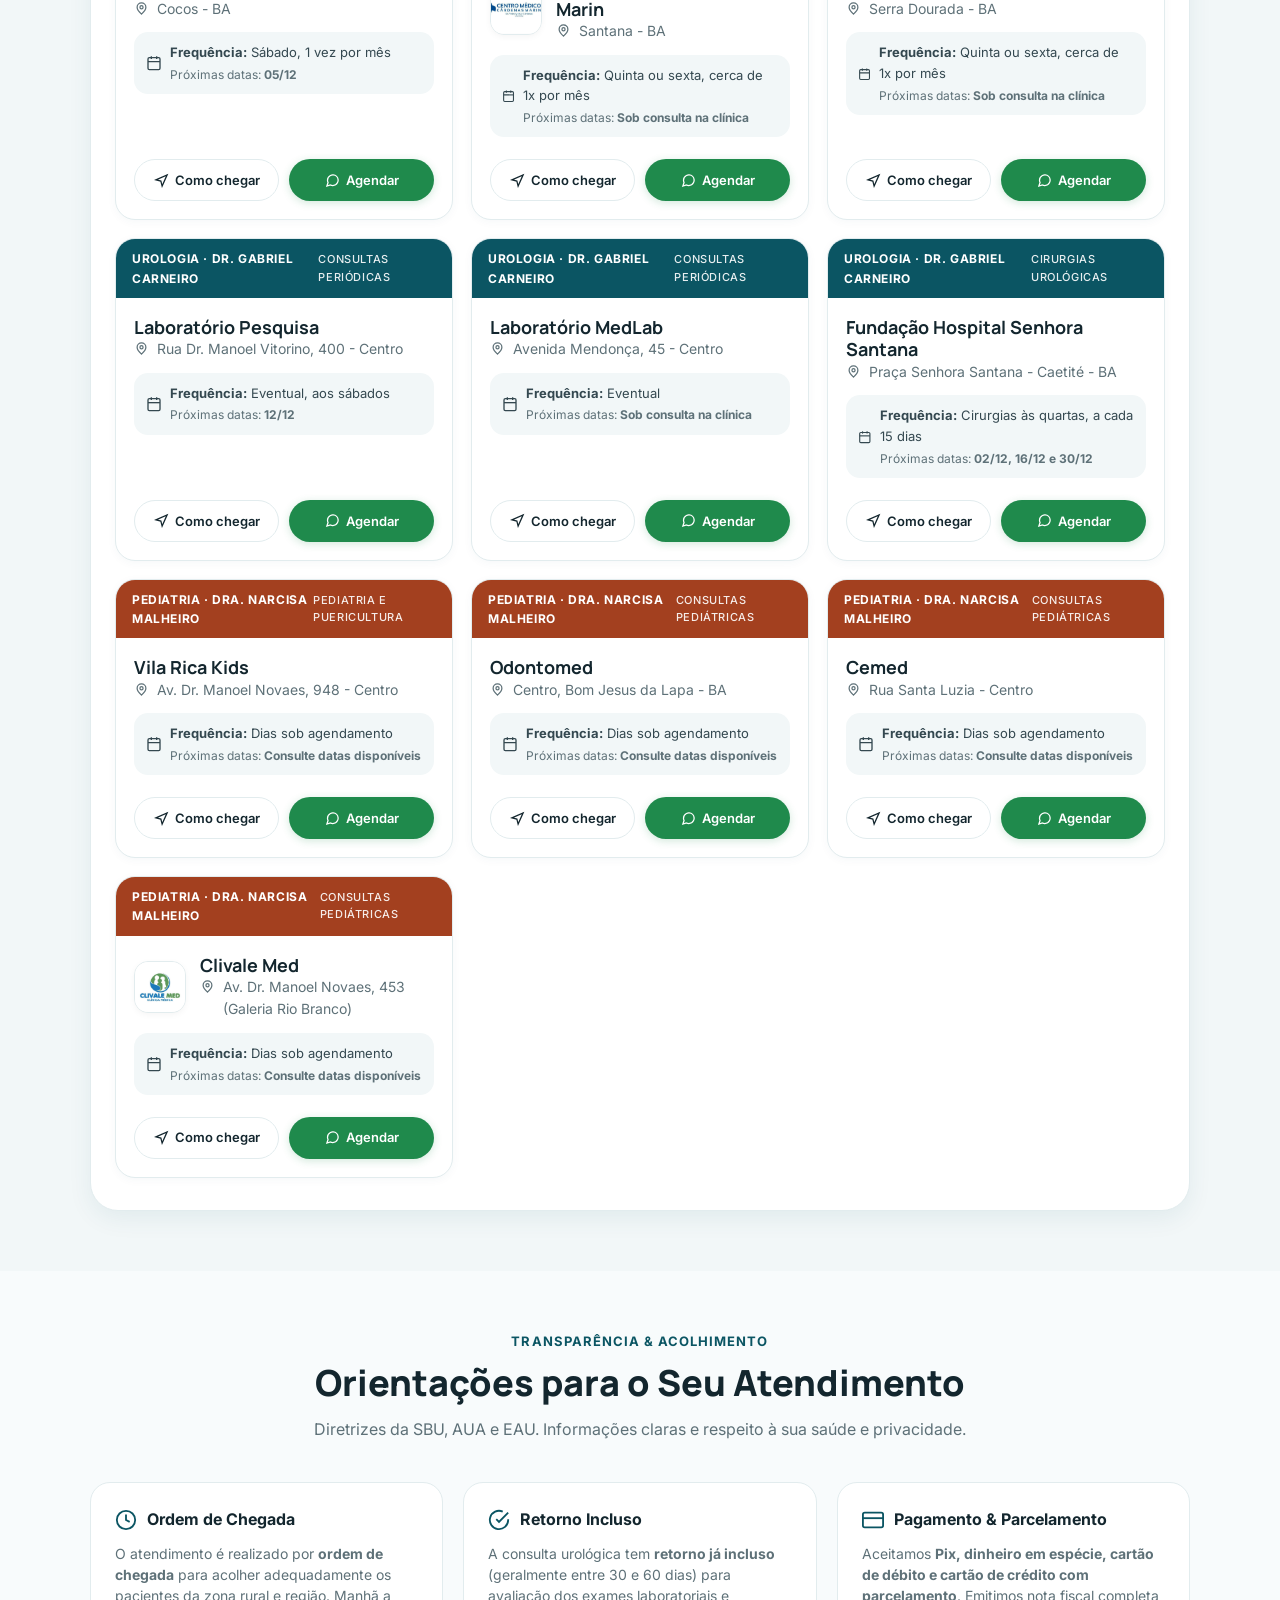
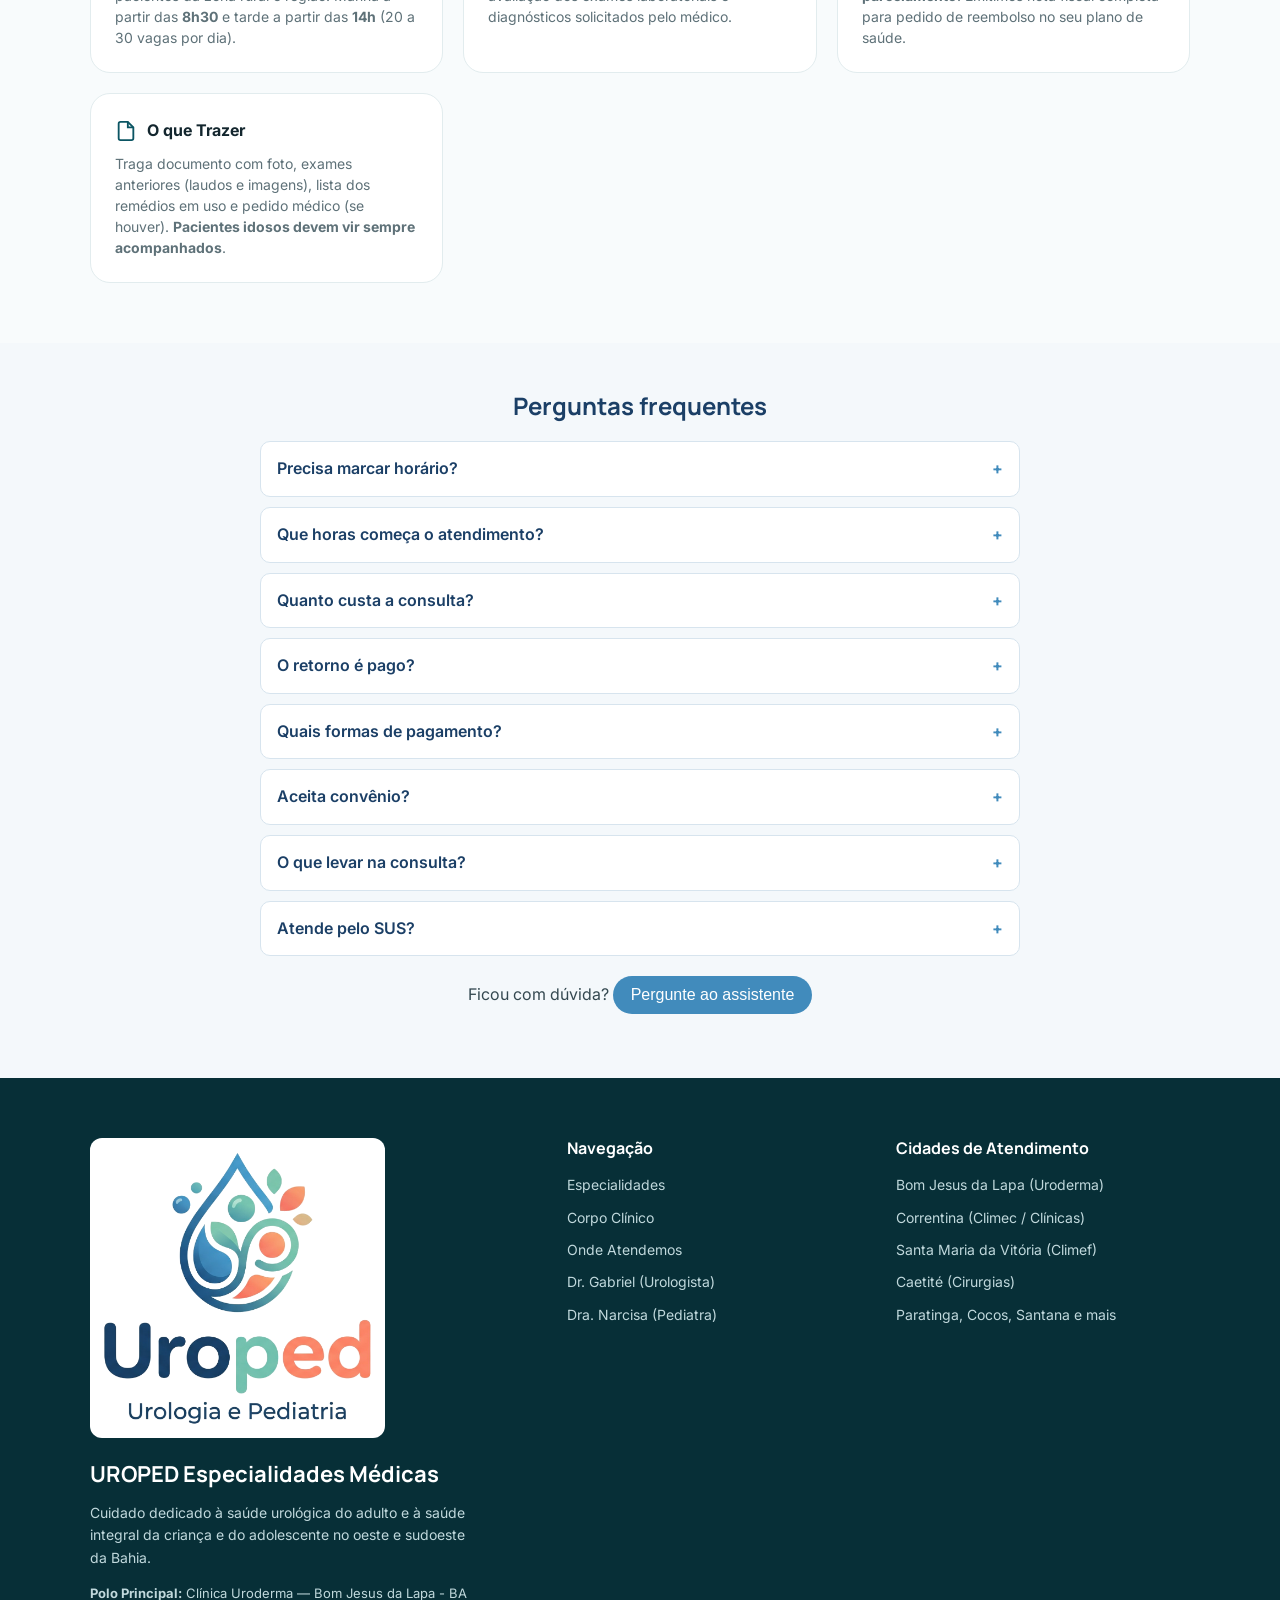
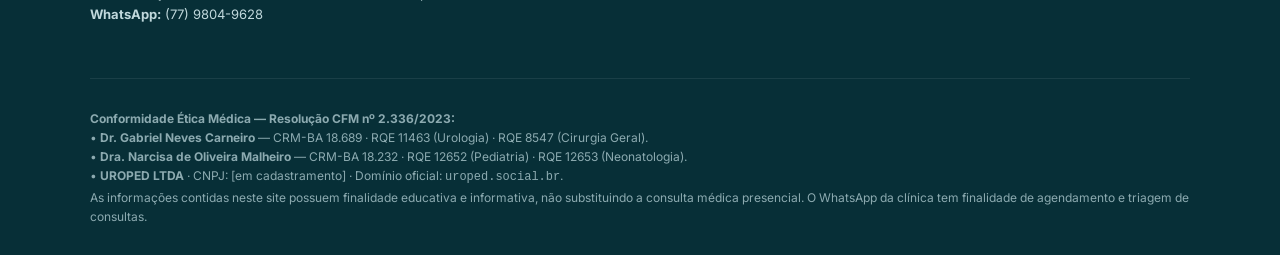
==== commit 20f00574: "Contatos das clínicas, logos, FAQ e ajustes do chat" ====
--- a/index.html
+++ b/index.html
@@ -10,6 +10,7 @@
   <link href="https://fonts.googleapis.com/css2?family=Inter:wght@400;500;600;700&family=Manrope:wght@600;700;800&display=swap" rel="stylesheet">
   <link rel="stylesheet" href="css/style.css">
   <link rel="stylesheet" href="css/assistente.css">
+  <link rel="stylesheet" href="css/faq.css">
 </head>
 <body>
 
@@ -1139,5 +1140,6 @@
 </script>
 
   <script src="js/assistente.js" defer></script>
+  <script src="js/faq.js" defer></script>
 </body>
 </html>
--- a/css/assistente.css
+++ b/css/assistente.css
@@ -1,8 +1,8 @@
 /* Assistente virtual Uroped — cores da logo */
 .ia-root{--ia-navy:#1B3F66;--ia-mint:#72C2AA;--ia-ink:#13262E;--ia-mute:#4A5C63;--ia-line:#E3EBEC;--ia-bg:#F4F7F7;font-family:Inter,system-ui,sans-serif}
-.ia-abrir{position:fixed;left:16px;bottom:16px;z-index:1200;display:flex;align-items:center;gap:8px;min-height:50px;padding:0 18px;border:0;border-radius:25px;background:var(--ia-navy);color:#fff;font:600 15px Inter,sans-serif;box-shadow:0 6px 20px rgba(19,38,46,.25);cursor:pointer}
+.ia-abrir{position:fixed;left:16px;bottom:16px;z-index:2147483000;display:flex;align-items:center;gap:8px;min-height:50px;padding:0 18px;border:0;border-radius:25px;background:var(--ia-navy);color:#fff;font:600 15px Inter,sans-serif;box-shadow:0 6px 20px rgba(19,38,46,.25);cursor:pointer}
 .ia-abrir:focus-visible,.ia-painel button:focus-visible,.ia-painel input:focus-visible{outline:3px solid #418BBC;outline-offset:2px}
-.ia-painel{position:fixed;left:16px;bottom:78px;z-index:1200;width:min(380px,calc(100vw - 32px));height:min(560px,calc(100vh - 110px));display:flex;flex-direction:column;background:#fff;border:1px solid var(--ia-line);border-radius:20px;box-shadow:0 14px 40px rgba(19,38,46,.22);overflow:hidden}
+.ia-painel{position:fixed;left:16px;bottom:78px;z-index:2147483000;width:min(380px,calc(100vw - 32px));height:min(560px,calc(100vh - 110px));display:flex;flex-direction:column;background:#fff;border:1px solid var(--ia-line);border-radius:20px;box-shadow:0 14px 40px rgba(19,38,46,.22);overflow:hidden}
 .ia-painel[hidden]{display:none}
 .ia-topo{display:flex;justify-content:space-between;align-items:center;gap:10px;padding:12px 14px;background:var(--ia-navy);color:#fff}
 .ia-topo strong{display:block;font:800 16px Manrope,Inter,sans-serif}
--- a/css/faq.css
+++ b/css/faq.css
@@ -0,0 +1,12 @@
+.faq { padding: 48px 16px; background: #f4f8fb; }
+.faq-caixa { max-width: 760px; margin: 0 auto; }
+.faq h2 { color: #1B3F66; margin: 0 0 20px; text-align: center; }
+.faq details { background: #fff; border: 1px solid #d7e4ee; border-radius: 10px; margin-bottom: 10px; padding: 0 16px; }
+.faq summary { cursor: pointer; padding: 14px 0; font-weight: 600; color: #1B3F66; list-style: none; }
+.faq summary::-webkit-details-marker { display: none; }
+.faq summary::after { content: "+"; float: right; color: #418BBC; font-weight: 700; }
+.faq details[open] summary::after { content: "–"; }
+.faq details p { margin: 0 0 14px; color: #33475b; line-height: 1.5; }
+.faq-mais { text-align: center; margin-top: 20px; }
+.faq-perguntar { background: #418BBC; color: #fff; border: 0; border-radius: 999px; padding: 10px 18px; font-size: 1rem; cursor: pointer; }
+.faq-perguntar:hover { background: #1B3F66; }
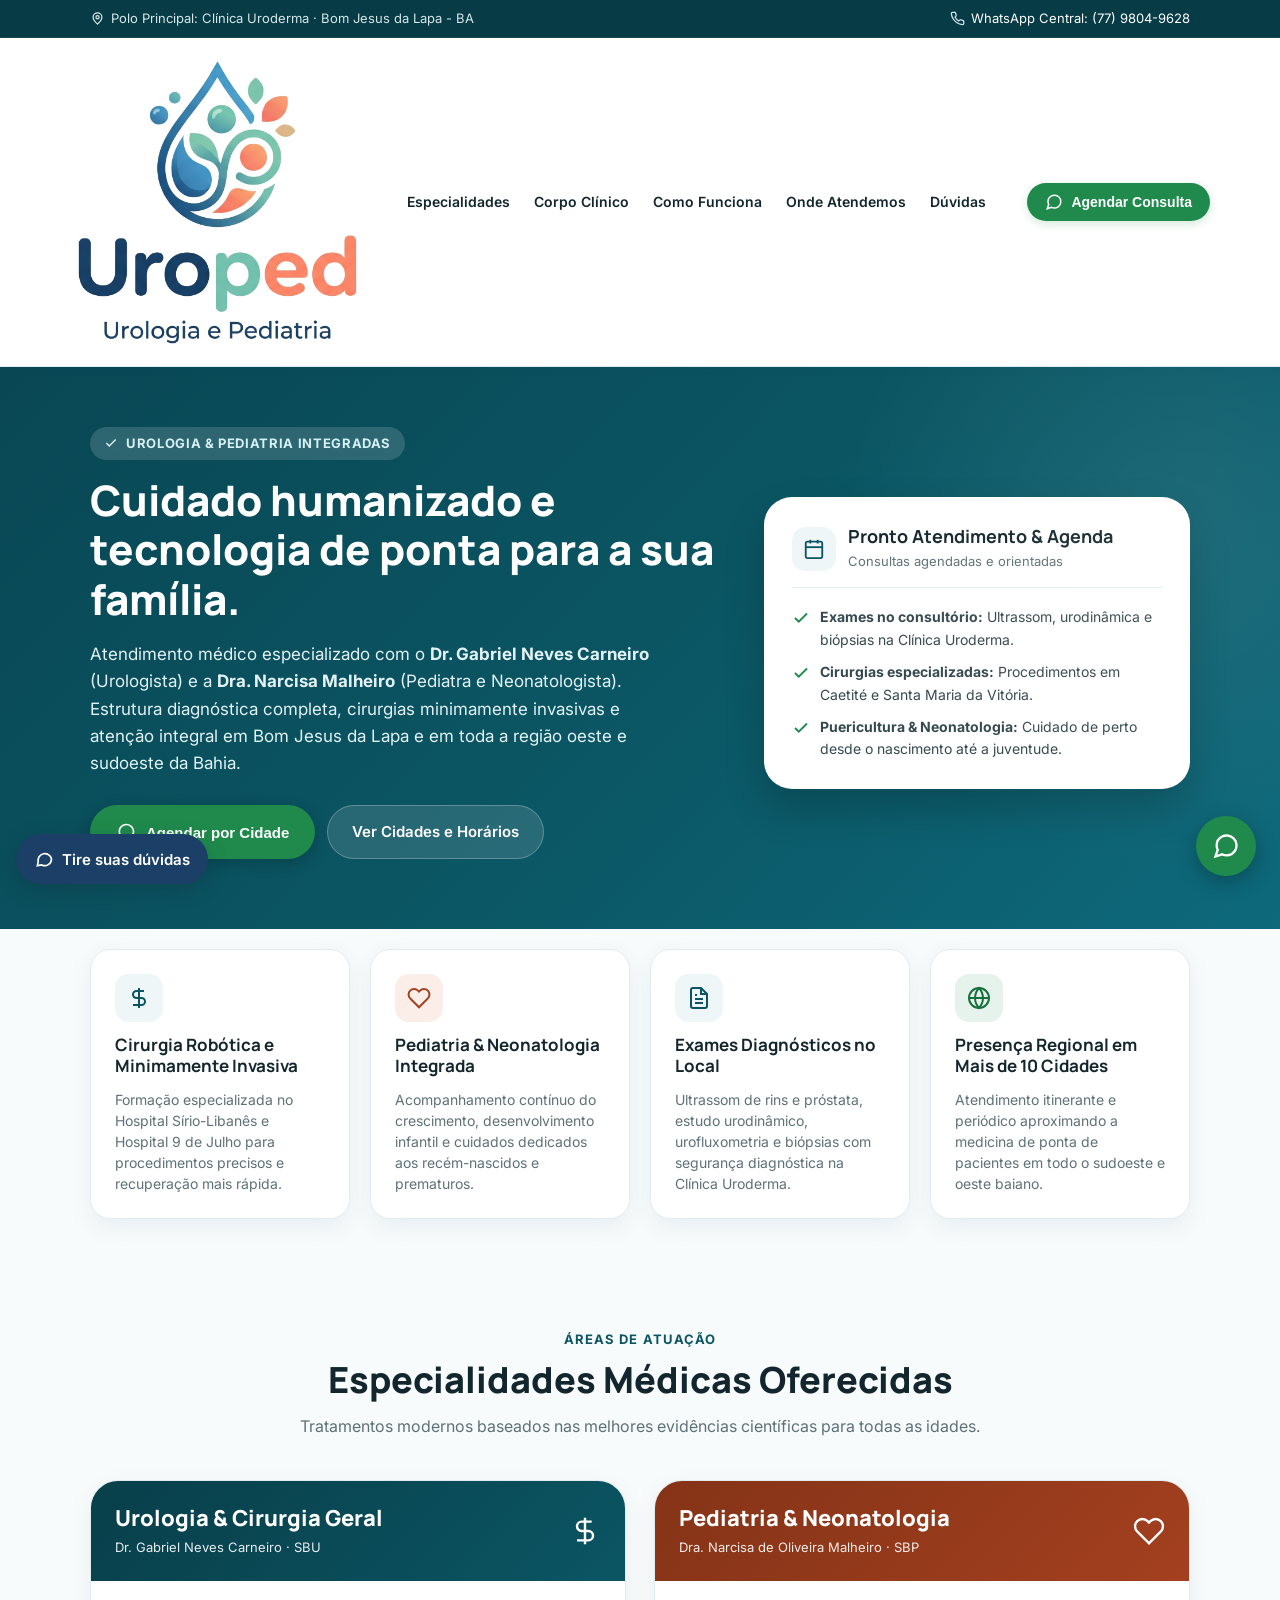
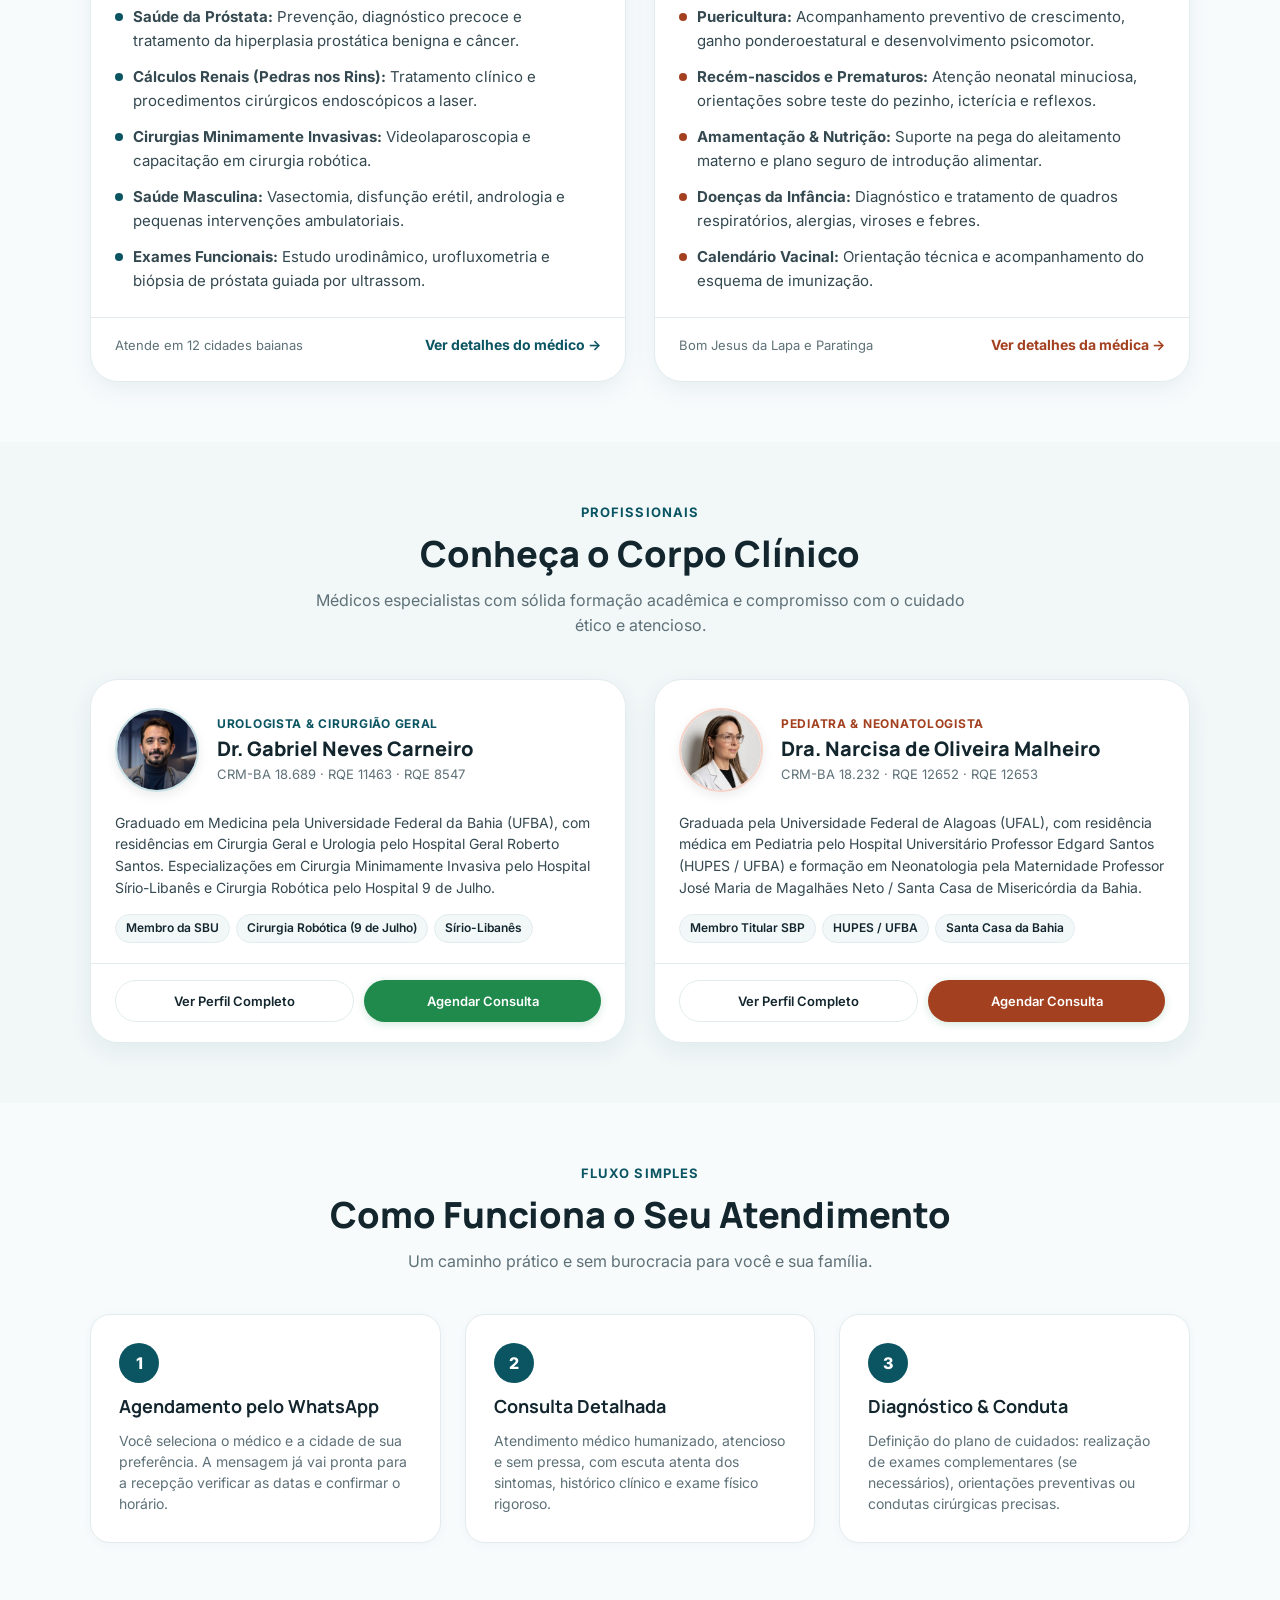
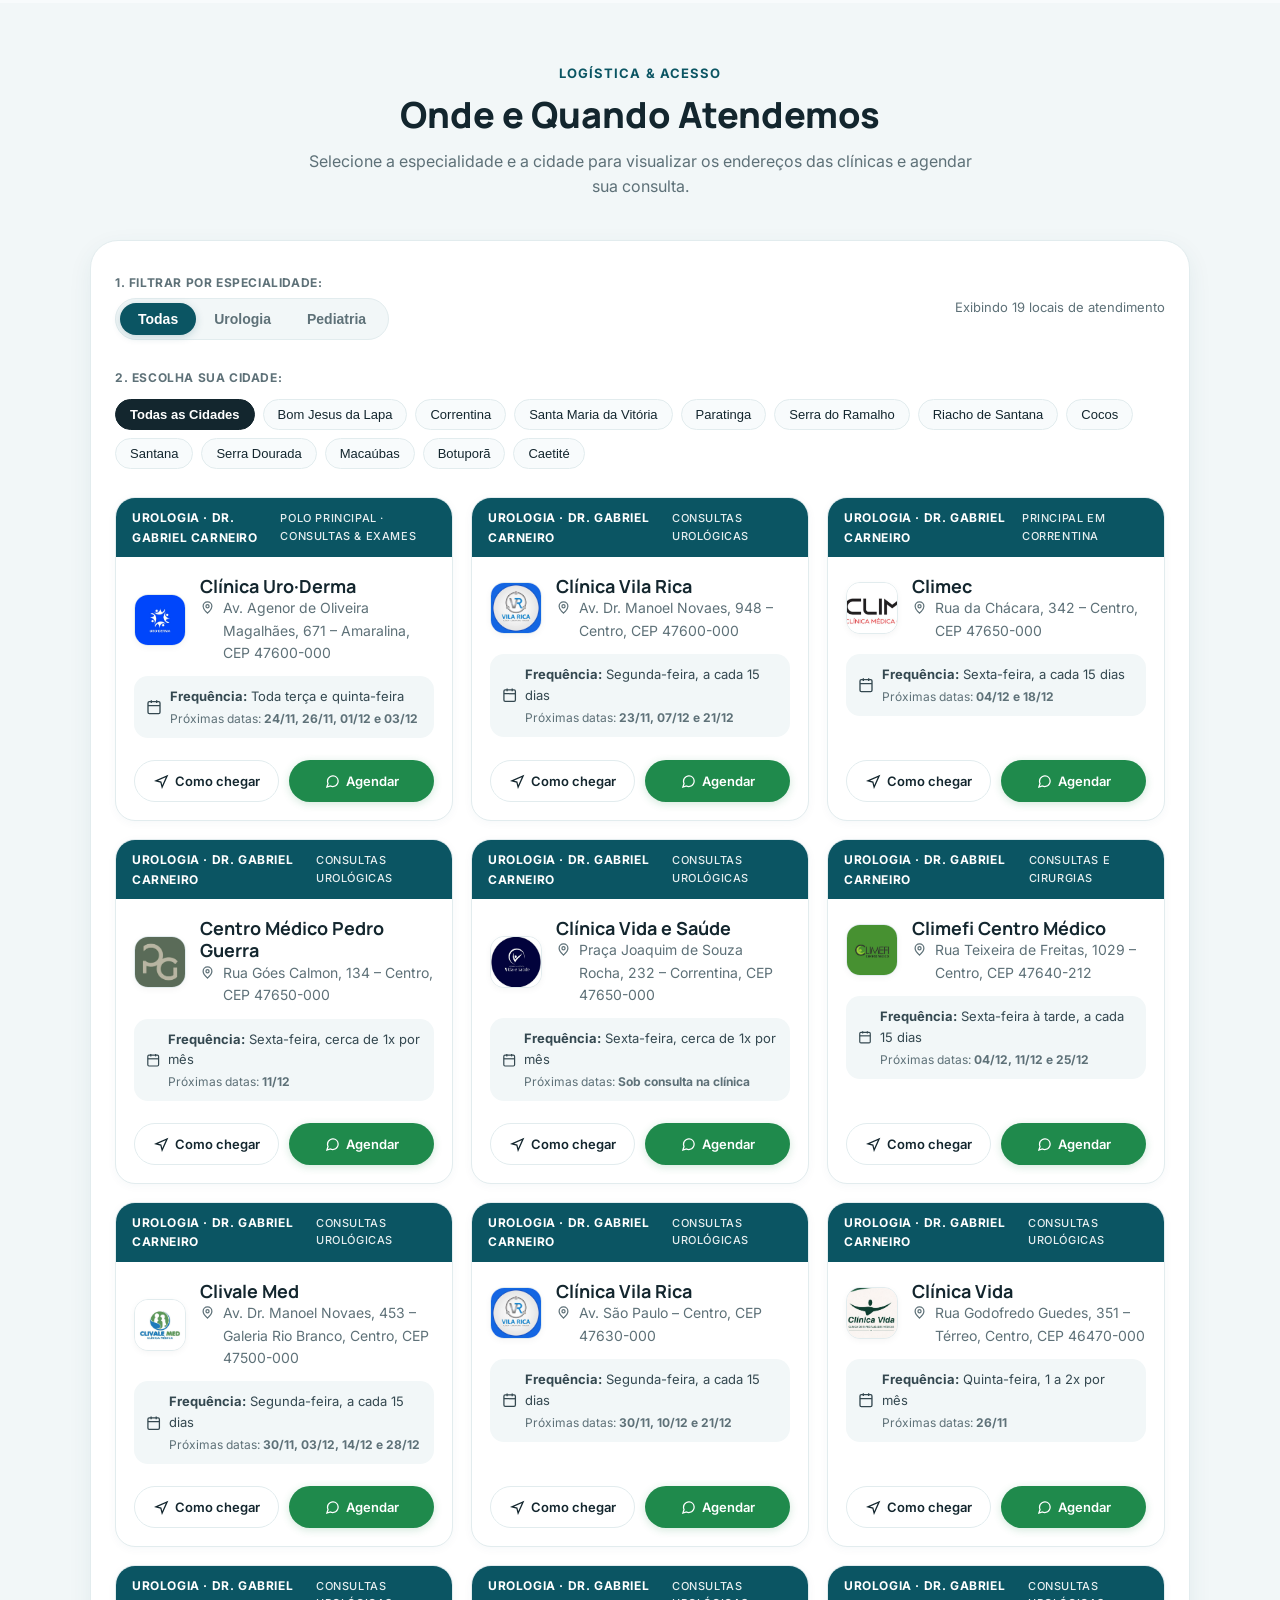
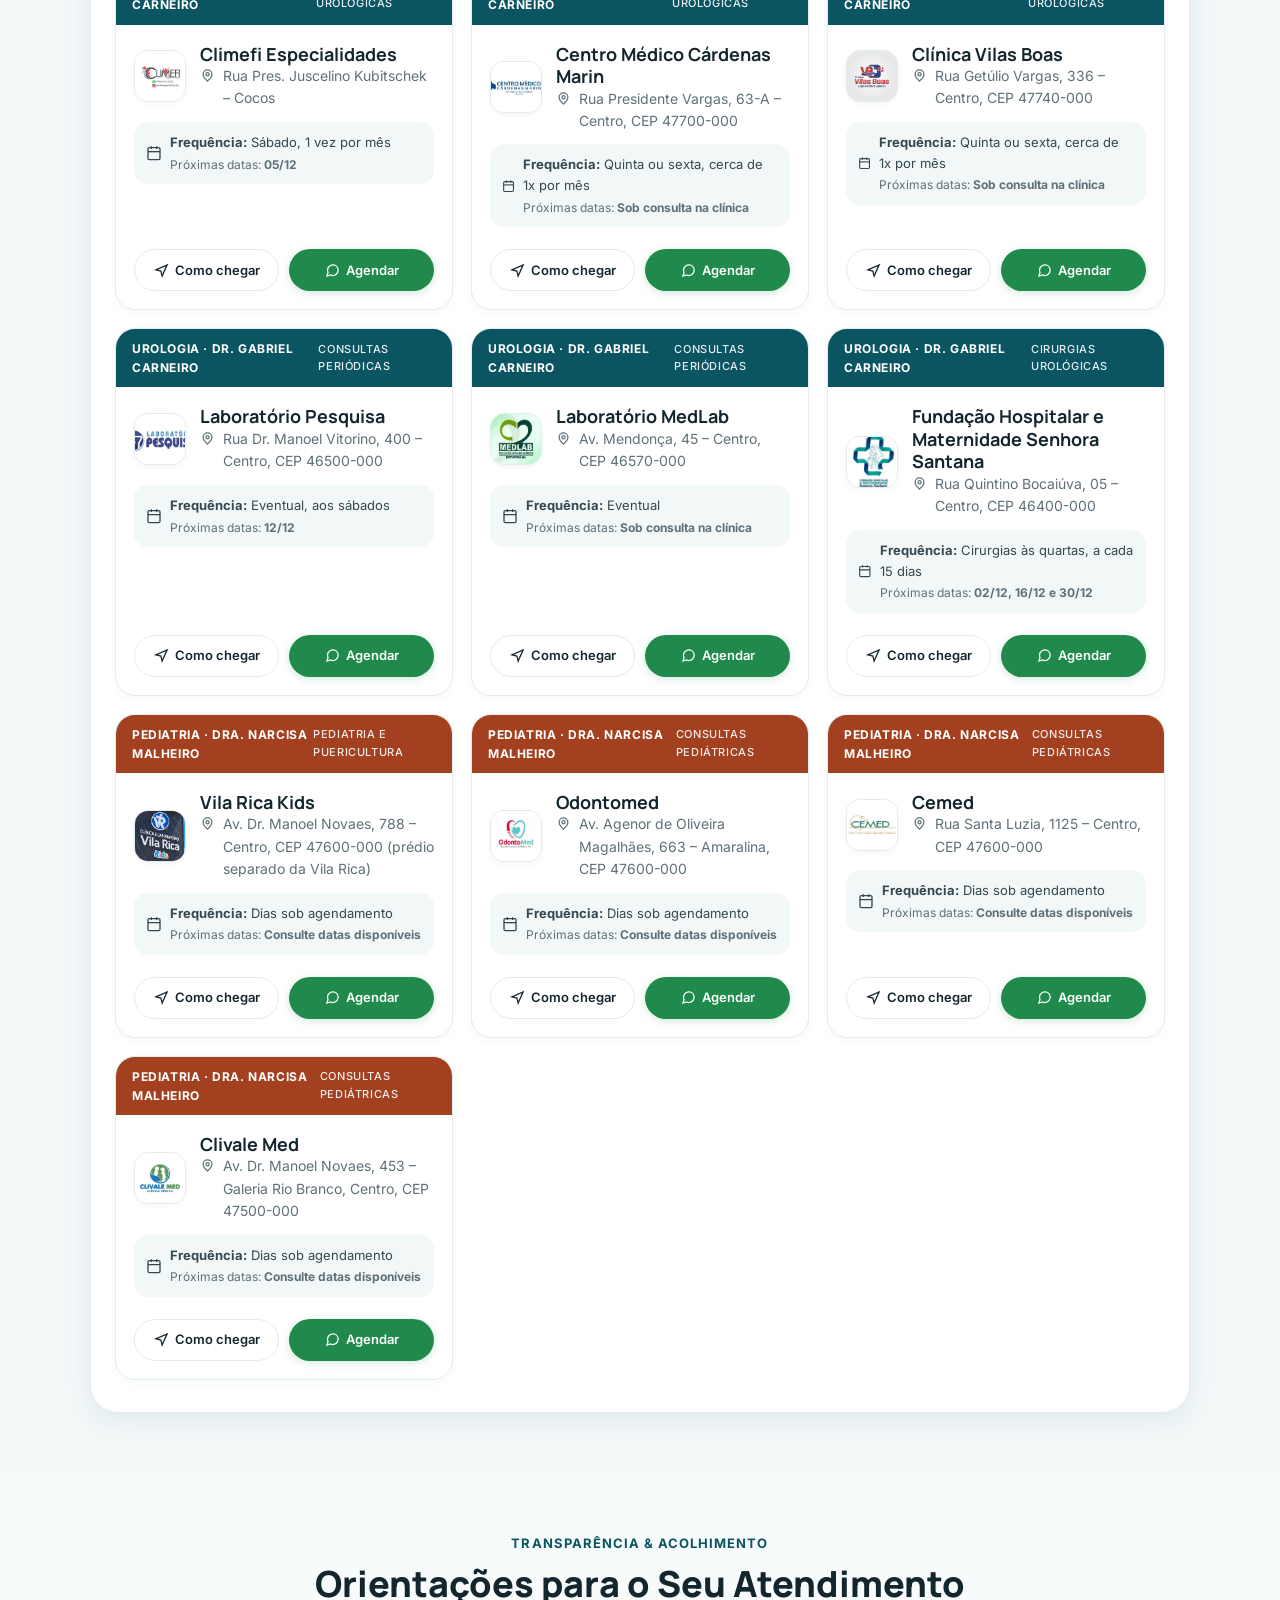
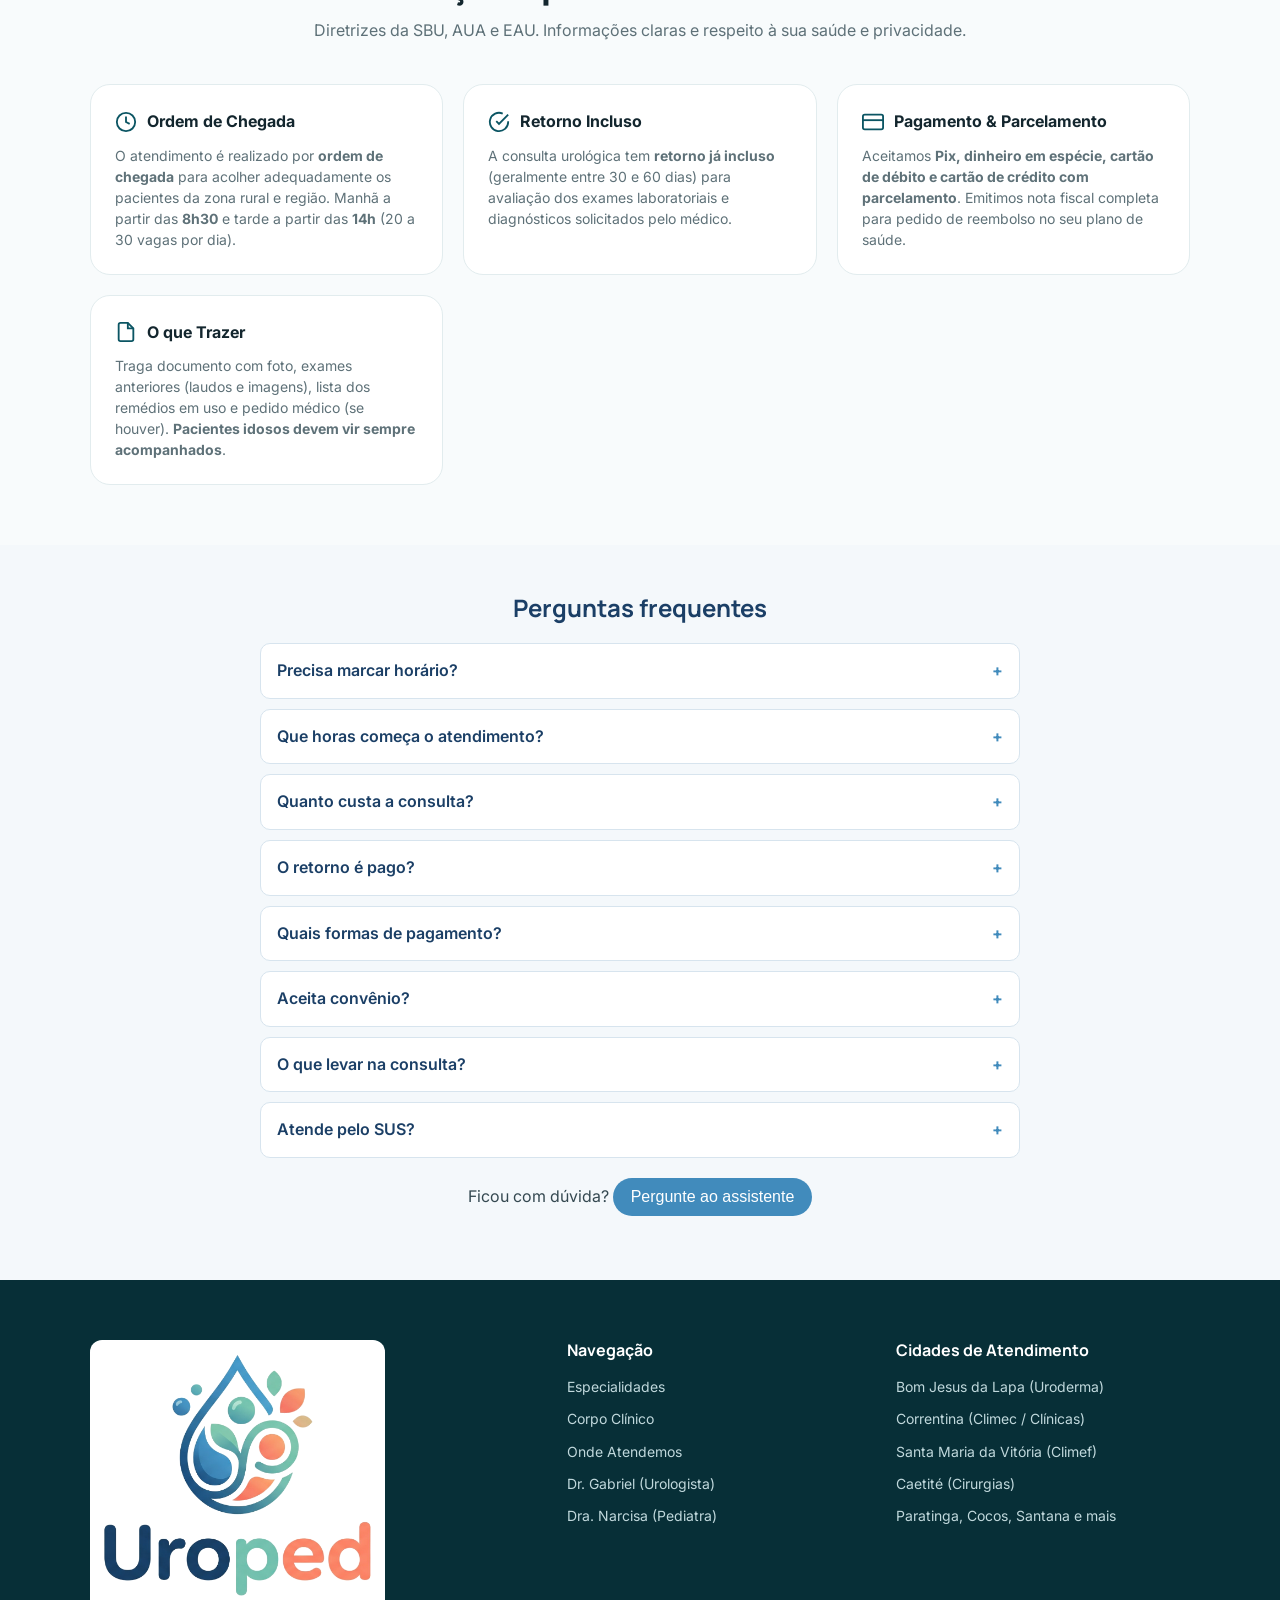
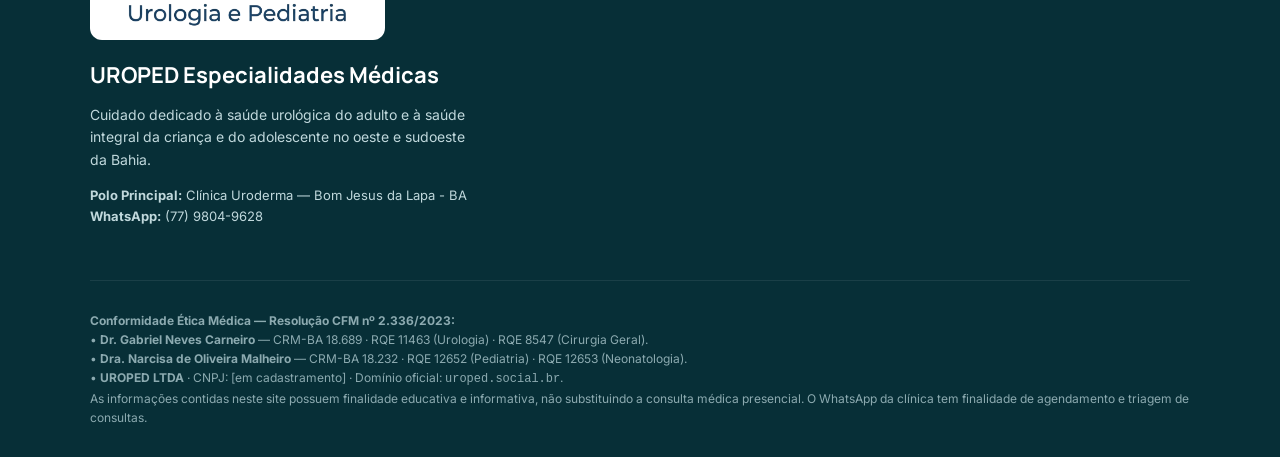
==== commit ab57c10e: "Logos e contatos em todas as clínicas da página inicial" ====
--- a/index.html
+++ b/index.html
@@ -615,8 +615,8 @@
     logo: "logos/clinicas/uroderma-lapa.jpg",
     preco: "R$ 350",
     tipo: "Polo Principal · Consultas & Exames",
-    endereco: "Av. Agenor de Oliveira Magalhães, 671 - Amaralina",
-    maps: "https://maps.google.com/?q=Av.+Agenor+de+Oliveira+Magalhaes+671+Bom+Jesus+da+Lapa",
+    endereco: "Av. Agenor de Oliveira Magalhães, 671 – Amaralina, CEP 47600-000",
+    maps: "https://www.google.com/maps/search/?api=1&query=Cl%C3%ADnica%20Uro-Derma%2C%20Av.%20Agenor%20de%20Oliveira%20Magalh%C3%A3es%2C%20671%20%E2%80%93%20Amaralina%2C%20CEP%2047600-000%2C%20Bom%20Jesus%20da%20Lapa%20-%20BA",
     whatsapp: "5577998049628",
     frequencia: "Toda terça e quinta-feira",
     proximaData: "24/11, 26/11, 01/12 e 03/12",
@@ -628,10 +628,11 @@
     especialidade: "urologia",
     cidade: "Bom Jesus da Lapa",
     clinica: "Clínica Vila Rica",
+    logo: "logos/clinicas/vila-rica.jpg",
     preco: "R$ 350",
     tipo: "Consultas Urológicas",
-    endereco: "Av. Dr. Manoel Novaes, 948 - Centro",
-    maps: "https://maps.google.com/?q=Clinica+Vila+Rica+Bom+Jesus+da+Lapa",
+    endereco: "Av. Dr. Manoel Novaes, 948 – Centro, CEP 47600-000",
+    maps: "https://www.google.com/maps/search/?api=1&query=Cl%C3%ADnica%20Vila%20Rica%2C%20Av.%20Dr.%20Manoel%20Novaes%2C%20948%20%E2%80%93%20Centro%2C%20CEP%2047600-000%2C%20Bom%20Jesus%20da%20Lapa%20-%20BA",
     whatsapp: "5577991980895",
     frequencia: "Segunda-feira, a cada 15 dias",
     proximaData: "23/11, 07/12 e 21/12",
@@ -643,10 +644,11 @@
     especialidade: "urologia",
     cidade: "Correntina",
     clinica: "Climec",
+    logo: "logos/clinicas/climec-correntina.jpg",
     preco: "R$ 350",
     tipo: "Principal em Correntina",
-    endereco: "Rua da Chácara, 342 - Centro",
-    maps: "https://maps.google.com/?q=Climec+Correntina+BA",
+    endereco: "Rua da Chácara, 342 – Centro, CEP 47650-000",
+    maps: "https://www.google.com/maps/search/?api=1&query=Climec%20%E2%80%93%20Cl%C3%ADnica%20M%C3%A9dica%20Correntina%2C%20Rua%20da%20Ch%C3%A1cara%2C%20342%20%E2%80%93%20Centro%2C%20CEP%2047650-000%2C%20Correntina%20-%20BA",
     whatsapp: "5577998654077",
     frequencia: "Sexta-feira, a cada 15 dias",
     proximaData: "04/12 e 18/12",
@@ -657,11 +659,12 @@
     medicoNome: "Dr. Gabriel Carneiro",
     especialidade: "urologia",
     cidade: "Correntina",
-    clinica: "Clínica Pedro Guerra",
+    clinica: "Centro Médico Pedro Guerra",
+    logo: "logos/clinicas/pedro-guerra-correntina.jpg",
     preco: "R$ 350",
     tipo: "Consultas Urológicas",
-    endereco: "Rua Góes Calmon, 134 - Centro",
-    maps: "https://maps.google.com/?q=Rua+Goes+Calmon+134+Correntina",
+    endereco: "Rua Góes Calmon, 134 – Centro, CEP 47650-000",
+    maps: "https://www.google.com/maps/search/?api=1&query=Centro%20M%C3%A9dico%20Pedro%20Guerra%2C%20Rua%20G%C3%B3es%20Calmon%2C%20134%20%E2%80%93%20Centro%2C%20CEP%2047650-000%2C%20Correntina%20-%20BA",
     whatsapp: "5577998455316",
     frequencia: "Sexta-feira, cerca de 1x por mês",
     proximaData: "11/12",
@@ -673,10 +676,11 @@
     especialidade: "urologia",
     cidade: "Correntina",
     clinica: "Clínica Vida e Saúde",
+    logo: "logos/clinicas/vida-e-saude-correntina.jpg",
     preco: "R$ 350",
     tipo: "Consultas Urológicas",
-    endereco: "Rua Joaquim de Souza Rocha, 232 - São Lázaro",
-    maps: "https://maps.google.com/?q=Rua+Joaquim+de+Souza+Rocha+232+Correntina",
+    endereco: "Praça Joaquim de Souza Rocha, 232 – Correntina, CEP 47650-000",
+    maps: "https://www.google.com/maps/search/?api=1&query=Cl%C3%ADnica%20M%C3%A9dica%20Vida%20e%20Sa%C3%BAde%2C%20Pra%C3%A7a%20Joaquim%20de%20Souza%20Rocha%2C%20232%20%E2%80%93%20Correntina%2C%20CEP%2047650-000%2C%20Correntina%20-%20BA",
     whatsapp: "5577998444004",
     frequencia: "Sexta-feira, cerca de 1x por mês",
     proximaData: "Sob consulta na clínica",
@@ -691,8 +695,8 @@
     logo: "logos/clinicas/climefi-santa-maria-da-vitoria.jpg",
     preco: "R$ 350",
     tipo: "Consultas e Cirurgias",
-    endereco: "Rua Teixeira de Freitas, 1029 - Centro",
-    maps: "https://maps.google.com/?q=Rua+Teixeira+de+Freitas+1029+Santa+Maria+da+Vitoria",
+    endereco: "Rua Teixeira de Freitas, 1029 – Centro, CEP 47640-212",
+    maps: "https://www.google.com/maps/search/?api=1&query=Climefi%20%E2%80%93%20Centro%20M%C3%A9dico%2C%20Rua%20Teixeira%20de%20Freitas%2C%201029%20%E2%80%93%20Centro%2C%20CEP%2047640-212%2C%20Santa%20Maria%20da%20Vit%C3%B3ria%20-%20BA",
     whatsapp: "5577998413648",
     frequencia: "Sexta-feira à tarde, a cada 15 dias",
     proximaData: "04/12, 11/12 e 25/12",
@@ -707,8 +711,8 @@
     logo: "logos/clinicas/clivale-med-paratinga.jpg",
     preco: "R$ 350",
     tipo: "Consultas Urológicas",
-    endereco: "Av. Dr. Manoel Novaes, 453 (Galeria Rio Branco)",
-    maps: "https://maps.google.com/?q=Galeria+Rio+Branco+Paratinga+BA",
+    endereco: "Av. Dr. Manoel Novaes, 453 – Galeria Rio Branco, Centro, CEP 47500-000",
+    maps: "https://www.google.com/maps/search/?api=1&query=Clivale%20Med%2C%20Av.%20Dr.%20Manoel%20Novaes%2C%20453%20%E2%80%93%20Galeria%20Rio%20Branco%2C%20Centro%2C%20CEP%2047500-000%2C%20Paratinga%20-%20BA",
     whatsapp: "5577999201219",
     frequencia: "Segunda-feira, a cada 15 dias",
     proximaData: "30/11, 03/12, 14/12 e 28/12",
@@ -720,10 +724,11 @@
     especialidade: "urologia",
     cidade: "Serra do Ramalho",
     clinica: "Clínica Vila Rica",
+    logo: "logos/clinicas/vila-rica.jpg",
     preco: "R$ 350",
     tipo: "Consultas Urológicas",
-    endereco: "Av. São Paulo, s/n - Centro",
-    maps: "https://maps.google.com/?q=Clinica+Vila+Rica+Serra+do+Ramalho",
+    endereco: "Av. São Paulo – Centro, CEP 47630-000",
+    maps: "https://www.google.com/maps/search/?api=1&query=Cl%C3%ADnica%20Vila%20Rica%2C%20Av.%20S%C3%A3o%20Paulo%20%E2%80%93%20Centro%2C%20CEP%2047630-000%2C%20Serra%20do%20Ramalho%20-%20BA",
     whatsapp: "5577991862121",
     frequencia: "Segunda-feira, a cada 15 dias",
     proximaData: "30/11, 10/12 e 21/12",
@@ -738,8 +743,8 @@
     logo: "logos/clinicas/clinica-vida-riacho-de-santana.jpg",
     preco: "R$ 350",
     tipo: "Consultas Urológicas",
-    endereco: "Rua Godofredo Guedes, 351 - Centro",
-    maps: "https://maps.google.com/?q=Rua+Godofredo+Guedes+351+Riacho+de+Santana",
+    endereco: "Rua Godofredo Guedes, 351 – Térreo, Centro, CEP 46470-000",
+    maps: "https://www.google.com/maps/search/?api=1&query=Cl%C3%ADnica%20Vida%2C%20Rua%20Godofredo%20Guedes%2C%20351%20%E2%80%93%20T%C3%A9rreo%2C%20Centro%2C%20CEP%2046470-000%2C%20Riacho%20de%20Santana%20-%20BA",
     whatsapp: "5577999515049",
     frequencia: "Quinta-feira, 1 a 2x por mês",
     proximaData: "26/11",
@@ -750,11 +755,12 @@
     medicoNome: "Dr. Gabriel Carneiro",
     especialidade: "urologia",
     cidade: "Cocos",
-    clinica: "Climefi",
+    clinica: "Climefi Especialidades",
+    logo: "logos/clinicas/climefi-especialidades-cocos.jpg",
     preco: "R$ 380",
     tipo: "Consultas Urológicas",
-    endereco: "Cocos - BA",
-    maps: "https://maps.google.com/?q=Climef+Cocos+BA",
+    endereco: "Rua Pres. Juscelino Kubitschek – Cocos",
+    maps: "https://www.google.com/maps/search/?api=1&query=Cl%C3%ADnica%20Climefi%20Especialidades%2C%20Rua%20Pres.%20Juscelino%20Kubitschek%20%E2%80%93%20Cocos%2C%20Cocos%20-%20BA",
     whatsapp: "5577991538953",
     frequencia: "Sábado, 1 vez por mês",
     proximaData: "05/12",
@@ -769,9 +775,9 @@
     logo: "logos/clinicas/cardenas-marin-santana.jpg",
     preco: "R$ 350",
     tipo: "Consultas Urológicas",
-    endereco: "Santana - BA",
-    maps: "https://maps.google.com/?q=Centro+Medico+Cardenas+Marim+Santana+BA",
-    whatsapp: "557781428514",
+    endereco: "Rua Presidente Vargas, 63-A – Centro, CEP 47700-000",
+    maps: "https://www.google.com/maps/search/?api=1&query=Centro%20M%C3%A9dico%20C%C3%A1rdenas%20Mar%C3%ADn%2C%20Rua%20Presidente%20Vargas%2C%2063-A%20%E2%80%93%20Centro%2C%20CEP%2047700-000%2C%20Santana%20-%20BA",
+    whatsapp: "5577981428514",
     frequencia: "Quinta ou sexta, cerca de 1x por mês",
     proximaData: "Sob consulta na clínica",
     destaque: true
@@ -782,11 +788,12 @@
     especialidade: "urologia",
     cidade: "Serra Dourada",
     clinica: "Clínica Vilas Boas",
+    logo: "logos/clinicas/vilas-boas-serra-dourada.jpg",
     preco: "R$ 350",
     tipo: "Consultas Urológicas",
-    endereco: "Serra Dourada - BA",
-    maps: "https://maps.google.com/?q=Clinica+Vilas+Boas+Serra+Dourada+BA",
-    whatsapp: "557791621963",
+    endereco: "Rua Getúlio Vargas, 336 – Centro, CEP 47740-000",
+    maps: "https://www.google.com/maps/search/?api=1&query=Cl%C3%ADnica%20Vilas%20Boas%20e%20Laborat%C3%B3rio%20Labmed%2C%20Rua%20Get%C3%BAlio%20Vargas%2C%20336%20%E2%80%93%20Centro%2C%20CEP%2047740-000%2C%20Serra%20Dourada%20-%20BA",
+    whatsapp: "5577991621963",
     frequencia: "Quinta ou sexta, cerca de 1x por mês",
     proximaData: "Sob consulta na clínica",
     destaque: true
@@ -797,10 +804,11 @@
     especialidade: "urologia",
     cidade: "Macaúbas",
     clinica: "Laboratório Pesquisa",
+    logo: "logos/clinicas/laboratorio-pesquisa.jpg",
     preco: "R$ 300 (a confirmar)",
     tipo: "Consultas Periódicas",
-    endereco: "Rua Dr. Manoel Vitorino, 400 - Centro",
-    maps: "https://maps.google.com/?q=Laboratorio+Pesquisa+Macaubas+BA",
+    endereco: "Rua Dr. Manoel Vitorino, 400 – Centro, CEP 46500-000",
+    maps: "https://www.google.com/maps/search/?api=1&query=Laborat%C3%B3rio%20Pesquisa%2C%20Rua%20Dr.%20Manoel%20Vitorino%2C%20400%20%E2%80%93%20Centro%2C%20CEP%2046500-000%2C%20Maca%C3%BAbas%20-%20BA",
     whatsapp: "5577999999495",
     frequencia: "Eventual, aos sábados",
     proximaData: "12/12",
@@ -812,11 +820,12 @@
     especialidade: "urologia",
     cidade: "Botuporã",
     clinica: "Laboratório MedLab",
+    logo: "logos/clinicas/medlab-botupora.jpg",
     preco: "R$ 350",
     tipo: "Consultas Periódicas",
-    endereco: "Avenida Mendonça, 45 - Centro",
-    maps: "https://maps.google.com/?q=MedLab+Botupora+BA",
-    whatsapp: "5577991713384",
+    endereco: "Av. Mendonça, 45 – Centro, CEP 46570-000",
+    maps: "https://www.google.com/maps/search/?api=1&query=MedLab%20%E2%80%93%20Medicina%20e%20An%C3%A1lises%20Cl%C3%ADnicas%2C%20Av.%20Mendon%C3%A7a%2C%2045%20%E2%80%93%20Centro%2C%20CEP%2046570-000%2C%20Botupor%C3%A3%20-%20BA",
+    whatsapp: "5577988670018",
     frequencia: "Eventual",
     proximaData: "Sob consulta na clínica",
     destaque: false
@@ -826,11 +835,12 @@
     medicoNome: "Dr. Gabriel Carneiro",
     especialidade: "urologia",
     cidade: "Caetité",
-    clinica: "Fundação Hospital Senhora Santana",
+    clinica: "Fundação Hospitalar e Maternidade Senhora Santana",
+    logo: "logos/clinicas/hospital-senhora-santana-caetite.jpg",
     preco: "Orçamento cirúrgico após consulta",
     tipo: "Cirurgias Urológicas",
-    endereco: "Praça Senhora Santana - Caetité - BA",
-    maps: "https://maps.google.com/?q=Fundacao+Hospitalar+Senhora+Santana+Caetite",
+    endereco: "Rua Quintino Bocaiúva, 05 – Centro, CEP 46400-000",
+    maps: "https://www.google.com/maps/search/?api=1&query=Funda%C3%A7%C3%A3o%20Hospitalar%20e%20Maternidade%20Senhora%20Santana%2C%20Rua%20Quintino%20Bocai%C3%BAva%2C%2005%20%E2%80%93%20Centro%2C%20CEP%2046400-000%2C%20Caetit%C3%A9%20-%20BA",
     whatsapp: "5577999418816",
     frequencia: "Cirurgias às quartas, a cada 15 dias",
     proximaData: "02/12, 16/12 e 30/12",
@@ -844,9 +854,10 @@
     especialidade: "pediatria",
     cidade: "Bom Jesus da Lapa",
     clinica: "Vila Rica Kids",
+    logo: "logos/clinicas/vila-rica-kids.jpg",
     tipo: "Pediatria e Puericultura",
-    endereco: "Av. Dr. Manoel Novaes, 948 - Centro",
-    maps: "https://maps.google.com/?q=Clinica+Vila+Rica+Bom+Jesus+da+Lapa",
+    endereco: "Av. Dr. Manoel Novaes, 788 – Centro, CEP 47600-000 (prédio separado da Vila Rica)",
+    maps: "https://www.google.com/maps/search/?api=1&query=Vila%20Rica%20Kids%2C%20Av.%20Dr.%20Manoel%20Novaes%2C%20788%20%E2%80%93%20Centro%2C%20CEP%2047600-000%20%28pr%C3%A9dio%20separado%20da%20Vila%20Rica%29%2C%20Bom%20Jesus%20da%20Lapa%20-%20BA",
     whatsapp: "5577981113178",
     frequencia: "Dias sob agendamento",
     proximaData: "Consulte datas disponíveis",
@@ -858,9 +869,10 @@
     especialidade: "pediatria",
     cidade: "Bom Jesus da Lapa",
     clinica: "Odontomed",
+    logo: "logos/clinicas/odontomed.jpg",
     tipo: "Consultas Pediátricas",
-    endereco: "Centro, Bom Jesus da Lapa - BA",
-    maps: "https://maps.google.com/?q=Odontomed+Bom+Jesus+da+Lapa",
+    endereco: "Av. Agenor de Oliveira Magalhães, 663 – Amaralina, CEP 47600-000",
+    maps: "https://www.google.com/maps/search/?api=1&query=OdontoMed%20%E2%80%93%20Odontologia%20e%20Medicina%2C%20Av.%20Agenor%20de%20Oliveira%20Magalh%C3%A3es%2C%20663%20%E2%80%93%20Amaralina%2C%20CEP%2047600-000%2C%20Bom%20Jesus%20da%20Lapa%20-%20BA",
     whatsapp: "5577999110210",
     frequencia: "Dias sob agendamento",
     proximaData: "Consulte datas disponíveis",
@@ -872,9 +884,10 @@
     especialidade: "pediatria",
     cidade: "Bom Jesus da Lapa",
     clinica: "Cemed",
+    logo: "logos/clinicas/cemed.jpg",
     tipo: "Consultas Pediátricas",
-    endereco: "Rua Santa Luzia - Centro",
-    maps: "https://maps.google.com/?q=Cemed+Bom+Jesus+da+Lapa",
+    endereco: "Rua Santa Luzia, 1125 – Centro, CEP 47600-000",
+    maps: "https://www.google.com/maps/search/?api=1&query=Cemed%20%E2%80%93%20Centro%20de%20Especialidades%20M%C3%A9dicas%2C%20Rua%20Santa%20Luzia%2C%201125%20%E2%80%93%20Centro%2C%20CEP%2047600-000%2C%20Bom%20Jesus%20da%20Lapa%20-%20BA",
     whatsapp: "5577991996264",
     frequencia: "Dias sob agendamento",
     proximaData: "Consulte datas disponíveis",
@@ -888,8 +901,8 @@
     clinica: "Clivale Med",
     logo: "logos/clinicas/clivale-med-paratinga.jpg",
     tipo: "Consultas Pediátricas",
-    endereco: "Av. Dr. Manoel Novaes, 453 (Galeria Rio Branco)",
-    maps: "https://maps.google.com/?q=Galeria+Rio+Branco+Paratinga+BA",
+    endereco: "Av. Dr. Manoel Novaes, 453 – Galeria Rio Branco, Centro, CEP 47500-000",
+    maps: "https://www.google.com/maps/search/?api=1&query=Clivale%20Med%2C%20Av.%20Dr.%20Manoel%20Novaes%2C%20453%20%E2%80%93%20Galeria%20Rio%20Branco%2C%20Centro%2C%20CEP%2047500-000%2C%20Paratinga%20-%20BA",
     whatsapp: "5577999201219",
     frequencia: "Dias sob agendamento",
     proximaData: "Consulte datas disponíveis",
